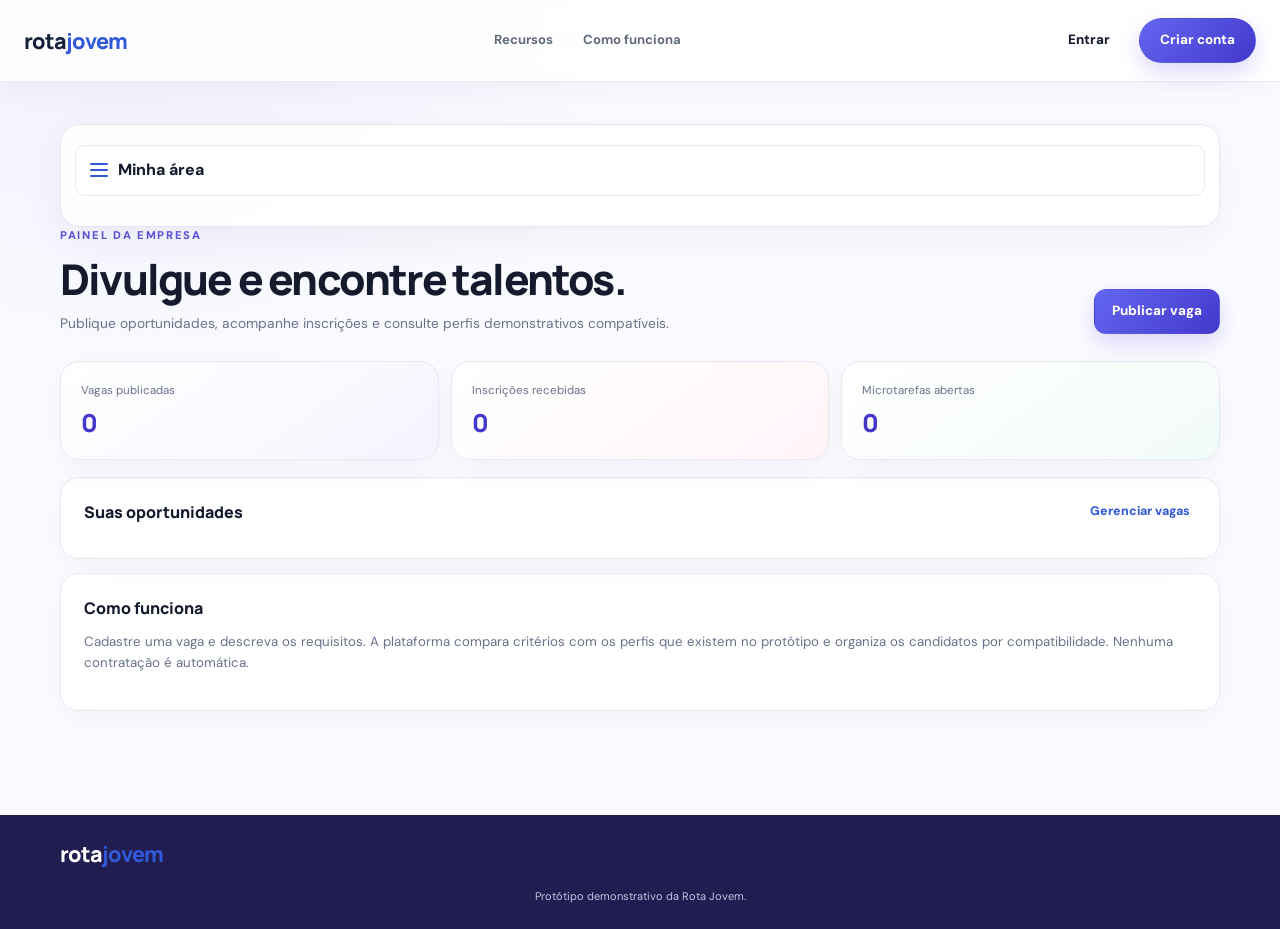
==== empresa.html @ 95242f40 "3- mudando o layout da página e deixando mais atrativa" ====
<!doctype html>
<html lang="pt-BR">

<head>
  <meta charset="utf-8">
  <meta name="viewport" content="width=device-width,initial-scale=1">
  <meta name="theme-color" content="#2457d6">
  <title>Rota Jovem | Área do empresa</title>
  <link rel="stylesheet" href="style.css">
  <script src="app.js" defer></script>
<style>body[data-account-page="company"] #view-home, body[data-account-page="company"] #view-student {display:none!important} body[data-account-page="company"] #view-company {display:block!important} body[data-account-page="company"] #mainNav a[href="#inicio"] {display:none}</style></head>

<body data-account-page="company">
  <header class="topbar">
    <a class="brand" href="#inicio" aria-label="Rota Jovem, início"><span>rota<strong>jovem</strong></span></a>
    <button class="mobile-menu" id="mobileMenu" aria-label="Abrir menu">Menu</button>
    <nav id="mainNav" class="main-nav">
      <a href="#inicio" data-view="home" id="homeNavLink">Início</a><a href="#recursos">Recursos</a><a href="#como-funciona">Como funciona</a>
    </nav>
    <div class="top-actions" id="topActions">
      <button class="btn btn-quiet" data-action="open-login">Entrar</button>
      <button class="btn btn-primary" data-action="open-register">Criar conta</button>
    </div>
  </header>

  <main>
    <section class="view active" id="view-home">
      <section class="hero hero-showcase shell" id="inicio">
        <div class="hero-copy">
          <p class="eyebrow"><span class="eyebrow-dot"></span> O futuro começa com uma oportunidade</p>
          <h1>Seu talento merece <em>um caminho.</em></h1>
          <p class="lead">Aprenda, descubra suas possibilidades e chegue mais perto do mundo do trabalho. A Rota Jovem conecta desenvolvimento e oportunidades em um só lugar.</p>
          <div class="button-row">
            <button class="btn btn-primary btn-lg" data-action="open-register" data-role="student">Quero começar <span aria-hidden="true">↗</span></button>
            <button class="btn btn-outline btn-lg" data-action="open-register" data-role="company">Sou empresa</button>
          </div>
          <p class="microcopy">Uma plataforma para dar os primeiros passos — e para abrir portas.</p>
        </div>
        <div class="showcase-art mountain-showcase" role="img" aria-label="Ilustração minimalista de uma montanha com uma bandeira no topo, representando novas oportunidades">
          <div class="art-orbit orbit-one"></div><div class="art-orbit orbit-two"></div>
          <div class="art-sun"></div>
          <div class="mountain-label mountain-label-top">NOVOS CAMINHOS <span>↗</span></div>
          <svg class="mountain-scene" viewBox="0 0 560 430" xmlns="http://www.w3.org/2000/svg" aria-hidden="true">
            <path d="M28 376 171 190l62 73 104-166 196 279H28Z" fill="#cbd7ff"/>
            <path d="m171 190 31 37-31-5-29 33 29-65Zm166-93 35 48-38-15-25 30 28-63Z" fill="#fff" opacity=".92"/>
            <path d="M88 377 244 164l52 69 55-83 143 227H88Z" fill="#7892ed"/>
            <path d="m244 164 52 69-46-17-26 33 20-85Zm107-14 42 59-42-18-23 25 23-66Z" fill="#eef2ff"/>
            <path d="m120 377 151-146 42 43 75-101 112 204H120Z" fill="#3458c9"/>
            <path d="m271 231 42 43-45-11-24 22 27-54Zm117-58 25 39-31-12-20 22 26-49Z" fill="#a9b9ff"/>
            <path d="M48 378h472" stroke="#263d91" stroke-width="8" stroke-linecap="round"/>
            <path d="M393 177V89" stroke="#283d91" stroke-width="6" stroke-linecap="round"/><path d="M395 91q43-22 76 0-34 28-76 12Z" fill="#f17eb2"/>
          </svg>
          <div class="mountain-caption"><span class="caption-mark">✦</span><div><b>Cada passo conta.</b><small>Aprenda · Explore · Conquiste</small></div></div>
        </div>
      </section>

      <section class="home-proof">
        <div class="shell proof-inner"><div><strong>01</strong><span>Descubra seus interesses</span></div><div><strong>02</strong><span>Desenvolva habilidades</span></div><div><strong>03</strong><span>Conecte-se a oportunidades</span></div></div>
      </section>

      <section class="home-highlights shell" id="recursos" aria-label="O que você encontra na Rota Jovem">
        <div class="section-heading centered">
          <p class="eyebrow">Muito além de encontrar uma vaga</p>
          <h2>Ferramentas para transformar <em>potencial em movimento.</em></h2>
          <p>Uma jornada completa para se preparar, experimentar e construir novas possibilidades.</p>
        </div>
        <div class="highlight-grid">
          <article class="highlight-card highlight-blue"><span class="highlight-icon">⌕</span><span class="card-index">01 / DESCOBRIR</span><h3>Encontre sua direção</h3><p>Explore áreas profissionais, entenda seus interesses e descubra caminhos que combinam com você.</p><span class="highlight-arrow">↗</span></article>
          <article class="highlight-card highlight-yellow"><span class="highlight-icon">✳</span><span class="card-index">02 / DESENVOLVER</span><h3>Aprenda no seu ritmo</h3><p>Acesse cursos, conteúdos, orientação profissional e recursos para fortalecer suas habilidades.</p><span class="highlight-arrow">↗</span></article>
          <article class="highlight-card highlight-pink"><span class="highlight-icon">◎</span><span class="card-index">03 / CONECTAR</span><h3>Chegue a novas oportunidades</h3><p>Conheça vagas, experiências e empresas que podem fazer parte do início da sua trajetória.</p><span class="highlight-arrow">↗</span></article>
        </div>
      </section>

      <section class="home-audience">
        <div class="shell audience-showcase">
          <div class="audience-intro"><p class="eyebrow">Duas jornadas. Um mesmo propósito.</p><h2>Oportunidade boa é aquela que <em>faz todo mundo crescer.</em></h2><p>A Rota Jovem aproxima quem está construindo o futuro profissional de quem pode abrir portas para ele.</p></div>
          <article class="audience-card student-audience"><div class="audience-symbol">✳</div><p class="eyebrow">PARA ESTUDANTES</p><h3>Seu começo pode ir mais longe.</h3><p>Organize sua jornada, desenvolva competências, prepare seu currículo e explore oportunidades.</p><button class="text-link" data-action="open-register" data-role="student">Conhecer a área do estudante <span>↗</span></button></article>
          <article class="audience-card company-audience"><div class="audience-symbol">↗</div><p class="eyebrow">PARA EMPRESAS</p><h3>Descubra novos talentos.</h3><p>Divulgue oportunidades, publique experiências e encontre jovens com vontade de aprender e crescer.</p><button class="text-link" data-action="open-register" data-role="company">Conhecer a área da empresa <span>↗</span></button></article>
        </div>
      </section>

      <section class="home-how shell" id="como-funciona"><div class="how-copy"><p class="eyebrow">Simples assim</p><h2>Uma rota com espaço para <em>o seu próximo passo.</em></h2><p>Comece criando seu acesso. Depois, explore os recursos que fazem sentido para sua jornada.</p><button class="btn btn-primary btn-lg" data-action="open-register">Fazer parte da Rota Jovem <span>↗</span></button></div>
        <div class="how-steps"><article><b>01</b><div><h3>Crie sua conta</h3><p>Escolha seu perfil e faça seu cadastro.</p></div><span>✦</span></article><article><b>02</b><div><h3>Explore as possibilidades</h3><p>Conheça os recursos disponíveis para sua jornada.</p></div><span>⌕</span></article><article><b>03</b><div><h3>Dê o próximo passo</h3><p>Aprenda, conecte-se e transforme planos em ação.</p></div><span>↗</span></article></div>
      </section>

      <section class="testimonials shell" aria-label="Avaliações da Rota Jovem">
        <div class="testimonials-heading">
          <p class="eyebrow">Gente que acredita em novas possibilidades</p>
          <h2>Uma boa oportunidade pode mudar <em>o começo de uma história.</em></h2>
          <p class="testimonial-intro">Veja como estudantes e empresas enxergam a proposta da Rota Jovem.</p>
          <div class="testimonial-tabs" role="tablist" aria-label="Tipo de avaliação">
            <button class="testimonial-tab active" type="button" data-testimonial-type="student" role="tab" aria-selected="true">Estudantes</button>
            <button class="testimonial-tab" type="button" data-testimonial-type="company" role="tab" aria-selected="false">Empresas</button>
          </div>
        </div>
        <div class="testimonial-carousel">
          <button class="testimonial-arrow" id="testimonialPrev" type="button" aria-label="Avaliação anterior">‹</button>
          <article class="testimonial-card">
            <div class="testimonial-stars" aria-label="5 de 5 estrelas">★★★★★</div>
            <blockquote id="testimonialQuote">“A plataforma me ajudou a organizar os próximos passos e enxergar possibilidades que eu ainda não conhecia.”</blockquote>
            <p class="testimonial-author" id="testimonialAuthor">Estudante participante</p>
            <span class="testimonial-note">Depoimento ilustrativo do protótipo escolar</span>
          </article>
          <button class="testimonial-arrow" id="testimonialNext" type="button" aria-label="Próxima avaliação">›</button>
        </div>
        <div class="testimonial-dots" aria-label="Selecionar avaliação">
          <button class="active" type="button" data-testimonial-index="0" aria-label="Avaliação 1"></button>
          <button type="button" data-testimonial-index="1" aria-label="Avaliação 2"></button>
          <button type="button" data-testimonial-index="2" aria-label="Avaliação 3"></button>
        </div>
      </section>
      <section class="home-final-cta"><div class="shell final-cta-inner"><div><p class="eyebrow">Seu futuro não precisa esperar</p><h2>Vamos descobrir até onde sua rota pode chegar?</h2><p>Crie sua conta e comece a explorar.</p></div><button class="btn btn-dark btn-lg" data-action="open-register">Começar agora <span>↗</span></button></div></section>
    </section>

    <section class="view shell dashboard" id="view-student">
      <aside class="side-nav">
        <button class="area-menu-toggle" type="button" aria-expanded="false" aria-controls="studentMenuLinks"><span
            class="hamburger-lines" aria-hidden="true"><i></i><i></i><i></i></span> Minha área</button>
        <div class="area-menu-links" id="studentMenuLinks">
          <p class="eyebrow">Área do estudante</p>
          <h2 id="studentGreeting">Sua jornada</h2>
          <button class="side-link active" data-panel="student-overview">Visão geral</button>
          <button class="side-link" data-panel="career">Orientação profissional</button>
          <button class="side-link" data-panel="learning">Cursos e certificados</button>
          <button class="side-link" data-panel="resume">Meu currículo</button>
          <button class="side-link" data-panel="student-jobs">Encontrar vagas</button>
          <button class="side-link" data-panel="tasks">Microtarefas</button>
          <button class="side-link" data-panel="ranking">Ranking e reconhecimento</button>
          <button class="side-link" data-panel="profile">Meu perfil</button>
        </div>
      </aside>
      <div class="dashboard-main">
        <section class="panel active" id="panel-student-overview">
          <div class="panel-heading">
            <div>
              <p class="eyebrow">Seu espaço</p>
              <h1>Continue de onde parou.</h1>
              <p>Organize seu desenvolvimento e acompanhe seus próximos passos.</p>
            </div>
          </div>
          <section class="content-card mountain-route">
            <div class="route-intro">
              <div>
                <p class="eyebrow">Sua trilha</p>
                <h2>Um passo de cada vez.</h2>
                <p>Avance pela montanha no seu ritmo. Cada etapa abre um novo caminho.</p>
              </div><span class="route-mark">ROTA<br>JOVEM</span>
            </div>
            <div class="route-path" id="routePath"><button class="route-stop" data-panel-link="career"><span
                  class="route-number">1</span><strong>Descobrir</strong><small>Orientação profissional</small><i
                  id="routeStatus1">Ponto de partida</i></button><span class="route-connector"></span><button
                class="route-stop" data-panel-link="learning"><span
                  class="route-number">2</span><strong>Preparar</strong><small>Capacitação e cursos</small><i
                  id="routeStatus2">Próxima etapa</i></button><span class="route-connector"></span><button
                class="route-stop" data-panel-link="tasks"><span
                  class="route-number">3</span><strong>Praticar</strong><small>Atividades e experiências</small><i
                  id="routeStatus3">Em seguida</i></button><span class="route-connector"></span><button
                class="route-stop" data-panel-link="resume"><span class="route-number">4</span><strong>Se
                  apresentar</strong><small>Currículo e perfil</small><i id="routeStatus4">Em seguida</i></button><span
                class="route-connector"></span><button class="route-stop" data-panel-link="student-jobs"><span
                  class="route-number">5</span><strong>Chegar ao topo</strong><small>Vagas e entrevistas</small><i
                  id="routeStatus5">Objetivo da jornada</i></button></div>
            <div class="route-bottom"><span id="routeProgressText">0 de 5 etapas iniciadas</span>
              <div class="route-progress"><span id="routeProgressBar"></span></div><button class="btn btn-primary"
                data-panel-link="career">Continuar trilha</button>
            </div>
          </section>
          <div class="stats-grid">
            <article><span>Etapas concluídas</span><b id="statSteps">0 de 4</b></article>
            <article><span>Cursos concluídos</span><b id="statCourses">0</b></article>
            <article><span>Certificados enviados</span><b id="statCertificates">0</b></article>
          </div>
          <div class="content-grid">
            <article class="content-card">
              <div class="card-head">
                <h3>Próximos passos</h3><span class="pill">Seu progresso</span>
              </div>
              <div id="nextSteps" class="check-list"></div>
            </article>
            <article class="content-card">
              <div class="card-head">
                <h3>Recomendação para você</h3>
              </div>
              <div id="studentRecommendation"></div><button class="btn btn-outline full"
                data-panel-link="career">Explorar orientação profissional</button>
            </article>
          </div>
          <div class="content-card">
            <div class="card-head">
              <h3>Oportunidades recentes</h3><button class="text-button" data-panel-link="student-jobs">Ver
                todas</button>
            </div>
            <div id="studentRecentJobs" class="compact-list"></div>
          </div>
        </section>

        <section class="panel" id="panel-career">
          <div class="panel-heading">
            <div>
              <p class="eyebrow">Orientação profissional</p>
              <h1>Descubra caminhos possíveis.</h1>
              <p>O questionário abaixo é uma orientação inicial baseada em interesses, não um diagnóstico nem uma
                decisão definitiva.</p>
            </div>
          </div>
          <div class="content-card career-start" id="careerStart">
            <h3>Você já tem uma área em mente?</h3>
            <p>Escolha uma opção para personalizar as próximas informações.</p>
            <div class="button-row"><button class="btn btn-primary" id="careerUndecided">Ainda estou
                descobrindo</button><button class="btn btn-outline" id="careerDefined">Já tenho uma área</button></div>
          </div>
          <form class="content-card form-stack" id="careerQuiz" hidden>
            <h3>Questionário de interesses</h3>
            <p>Marque a opção que mais combina com você em cada pergunta.</p>
            <div id="quizQuestions"></div>
            <button class="btn btn-primary" type="submit">Ver minhas áreas sugeridas</button>
          </form>
          <form class="content-card form-stack" id="careerKnown" hidden>
            <h3>Explore uma área específica</h3><label for="knownCareer">Área ou carreira de interesse</label><input
              id="knownCareer" class="field" placeholder="Ex.: tecnologia, administração, saúde" required>
            <button class="btn btn-primary" type="submit">Explorar possibilidades</button>
          </form>
          <div id="careerResults" class="content-card" hidden></div>
          <div class="content-card">
            <div class="card-head">
              <h3>Áreas para explorar</h3>
            </div>
            <div id="careerCatalog" class="career-grid"></div>
          </div>
        </section>

        <section class="panel" id="panel-learning">
          <div class="panel-heading">
            <div>
              <p class="eyebrow">Capacitação</p>
              <h1>Aprenda algo novo.</h1>
              <p>Conteúdos introdutórios e indicações de cursos gratuitos para desenvolver competências.</p>
            </div>
          </div>
          <div id="courseGrid" class="course-grid"></div>
          <div class="content-card form-stack">
            <h3>Enviar certificado</h3>
            <p>Depois de concluir um curso, registre o certificado no seu perfil. O protótipo guarda o nome do arquivo e
              os dados informados neste navegador; o documento não é enviado a um servidor.</p>
            <form id="certificateForm"><label for="certificateCourse">Curso concluído</label><select class="field"
                id="certificateCourse" required></select><label for="certificateFile">Arquivo do certificado (PDF ou
                imagem)</label><input class="field" id="certificateFile" type="file" accept=".pdf,.png,.jpg,.jpeg"
                required><button class="btn btn-primary" type="submit">Registrar certificado</button></form>
            <div id="certificateList" class="compact-list"></div>
          </div>
        </section>

        <section class="panel" id="panel-resume">
          <div class="panel-heading">
            <div>
              <p class="eyebrow">Currículo</p>
              <h1>Apresente suas habilidades.</h1>
              <p>Preencha os dados e gere uma versão simples para revisar, imprimir ou salvar em PDF.</p>
            </div>
          </div>
          <form id="resumeForm" class="content-card form-grid">
            <label>Nome para o currículo<input class="field" name="fullName" required></label><label>E-mail de
              contato<input class="field" name="email" type="email" required></label>
            <label>Cidade / região<input class="field" name="location"
                placeholder="Ex.: Campinas, SP"></label><label>Escolaridade<input class="field" name="education"
                placeholder="Ex.: 2º ano do ensino médio"></label>
            <label>Área de interesse<input class="field" name="interests"
                placeholder="Ex.: administração, tecnologia"></label><label>Habilidades<input class="field"
                name="skills" placeholder="Separe por vírgulas"></label>
            <label class="wide">Objetivo profissional<textarea class="field" name="objective" rows="3"
                placeholder="Uma breve apresentação profissional"></textarea></label>
            <label class="wide">Cursos e certificados<textarea class="field" name="courses" rows="3"
                placeholder="Cursos concluídos, certificados e projetos"></textarea></label>
            <div class="wide button-row"><button class="btn btn-primary" type="submit">Atualizar
                currículo</button><button class="btn btn-outline" type="button" id="printResume">Imprimir / salvar em
                PDF</button></div>
          </form>
          <div id="resumePreview" class="resume-preview"></div>
        </section>

        <section class="panel" id="panel-student-jobs">
          <div class="panel-heading">
            <div>
              <p class="eyebrow">Vagas</p>
              <h1>Encontre uma oportunidade.</h1>
              <p>Filtre as vagas cadastradas neste protótipo por localidade, área, habilidades ou empresa.</p>
            </div>
          </div>
          <form id="jobFilter" class="content-card filter-grid">
            <label>Localidade<input class="field" name="location" placeholder="Cidade ou remoto"></label><label>Área de
              interesse<input class="field" name="area" placeholder="Ex.: tecnologia"></label><label>Habilidades
              exigidas<input class="field" name="skills" placeholder="Ex.: comunicação"></label><label>Empresa
              desejada<input class="field" name="company" placeholder="Nome da empresa"></label>
            <label class="wide">Certificados exigidos<input class="field" name="certificate"
                placeholder="Opcional"></label>
            <div class="wide button-row"><button class="btn btn-primary" type="submit">Filtrar
                oportunidades</button><button class="btn btn-outline" type="reset">Limpar filtros</button></div>
          </form>
          <div id="jobResults" class="job-grid"></div>
        </section>

        <section class="panel" id="panel-tasks">
          <div class="panel-heading">
            <div>
              <p class="eyebrow">Microtarefas</p>
              <h1>Atividades de curta duração.</h1>
              <p>Esta área é demonstrativa. No projeto, tarefas remuneradas ficam restritas a pessoas com 18 anos ou
                mais.</p>
            </div>
          </div>
          <div id="taskAgeNotice" class="notice" hidden></div>
          <div id="taskStudentArea">
            <div class="content-card">
              <h3>Dados de recebimento</h3>
              <p>Por segurança, este protótipo não solicita nem armazena dados bancários reais. Uma versão de produção
                exigiria provedor de pagamentos e controles de segurança apropriados.</p>
              <p class="muted">Cadastro de recebimento: não disponível nesta demonstração.</p>
            </div>
            <div id="taskList" class="task-grid"></div>
          </div>
        </section>

        <section class="panel" id="panel-ranking">
          <div class="panel-heading">
            <div>
              <p class="eyebrow">Reconhecimento</p>
              <h1>Seu progresso conta.</h1>
              <p>Uma proposta de ranking por participação em cursos e atividades concluídas, com ligas e possíveis
                recompensas educativas.</p>
            </div>
          </div>
          <div class="content-card league-card">
            <p class="eyebrow">Sua liga demonstrativa</p>
            <h2 id="leagueName">Bronze</h2>
            <p id="leagueDescription">Conclua cursos e atividades para acumular pontos de demonstração.</p>
            <div class="progress-track"><span id="leagueProgress"></span></div>
            <p id="pointsText">0 pontos</p>
          </div>
          <div class="content-card">
            <h3>Como poderia funcionar</h3>
            <p>Os pontos representam participação no protótipo. Vouchers, visitas a empresas e outras recompensas são
              ideias para uma etapa futura; não há prêmios reais disponíveis nesta versão.</p>
          </div>
          <div class="content-card">
            <div class="card-head">
              <h3>Ranking local</h3><span class="pill">Dados demonstrativos</span>
            </div>
            <div id="rankingList" class="ranking-list"></div>
          </div>
        </section>

        <section class="panel" id="panel-profile">
          <div class="panel-heading">
            <div>
              <p class="eyebrow">Conta</p>
              <h1>Seu perfil.</h1>
              <p>Revise os dados básicos usados para personalizar a experiência.</p>
            </div>
          </div>
          <form id="studentProfileForm" class="content-card form-stack"><label>Nome<input class="field" name="name"
                required></label><label>E-mail<input class="field" name="email" type="email"
                required></label><label>Idade<input class="field" name="age" type="number" min="14" max="20"
                required></label><label>Escolaridade<select class="field" name="education" required>
                <option value="">Selecione</option>
                <option>Ensino médio — 1º ano</option>
                <option>Ensino médio — 2º ano</option>
                <option>Ensino médio — 3º ano</option>
                <option>Ensino técnico integrado</option>
                <option>Ensino médio concluído</option>
              </select></label><button class="btn btn-primary" type="submit">Salvar perfil</button></form>
        </section>
      </div>
    </section>

    <section class="view shell dashboard" id="view-company">
      <aside class="side-nav">
        <button class="area-menu-toggle" type="button" aria-expanded="false" aria-controls="companyMenuLinks"><span
            class="hamburger-lines" aria-hidden="true"><i></i><i></i><i></i></span> Minha área</button>
        <div class="area-menu-links" id="companyMenuLinks">
          <p class="eyebrow">Área da empresa</p>
          <h2 id="companyGreeting">Painel da empresa</h2>
          <button class="side-link active" data-panel="company-overview">Visão geral</button>
          <button class="side-link" data-panel="company-vacancies">Vagas de emprego</button>
          <button class="side-link" data-panel="company-tasks">Microtarefas</button>
          <button class="side-link" data-panel="company-candidates">Candidatos compatíveis</button>
          <button class="side-link" data-panel="company-plan">Planos e divulgação</button>
          <button class="side-link" data-panel="company-profile">Perfil da empresa</button>
        </div>
      </aside>
      <div class="dashboard-main">
        <section class="panel active" id="panel-company-overview">
          <div class="panel-heading">
            <div>
              <p class="eyebrow">Painel da empresa</p>
              <h1>Divulgue e encontre talentos.</h1>
              <p>Publique oportunidades, acompanhe inscrições e consulte perfis demonstrativos compatíveis.</p>
            </div><button class="btn btn-primary" data-panel-link="company-vacancies">Publicar vaga</button>
          </div>
          <div class="stats-grid">
            <article><span>Vagas publicadas</span><b id="companyStatJobs">0</b></article>
            <article><span>Inscrições recebidas</span><b id="companyStatApps">0</b></article>
            <article><span>Microtarefas abertas</span><b id="companyStatTasks">0</b></article>
          </div>
          <div class="content-card">
            <div class="card-head">
              <h3>Suas oportunidades</h3><button class="text-button" data-panel-link="company-vacancies">Gerenciar
                vagas</button>
            </div>
            <div id="companyRecentJobs" class="compact-list"></div>
          </div>
          <div class="content-card">
            <h3>Como funciona</h3>
            <p>Cadastre uma vaga e descreva os requisitos. A plataforma compara critérios com os perfis que existem no
              protótipo e organiza os candidatos por compatibilidade. Nenhuma contratação é automática.</p>
          </div>
        </section>
        <section class="panel" id="panel-company-vacancies">
          <div class="panel-heading">
            <div>
              <p class="eyebrow">Publicação</p>
              <h1>Gerencie suas vagas.</h1>
              <p>Cadastre oportunidades de Jovem Aprendiz e vagas de início de carreira.</p>
            </div>
          </div>
          <form id="vacancyForm" class="content-card form-grid">
            <label class="wide">Título da vaga<input class="field" name="title" required
                placeholder="Ex.: Jovem Aprendiz — Administrativo"></label>
            <label>Área<input class="field" name="area" required
                placeholder="Ex.: administração"></label><label>Localidade<input class="field" name="location" required
                placeholder="Cidade, estado ou remoto"></label>
            <label>Modalidade<select class="field" name="workMode">
                <option>Presencial</option>
                <option>Híbrido</option>
                <option>Remoto</option>
              </select></label><label>Tipo de oportunidade<select class="field" name="type">
                <option>Jovem Aprendiz</option>
                <option>Estágio</option>
                <option>Entrada no mercado</option>
              </select></label>
            <label class="wide">Habilidades desejadas<input class="field" name="skills"
                placeholder="Separe por vírgulas"></label><label class="wide">Certificados ou requisitos<input
                class="field" name="certificates" placeholder="Opcional"></label>
            <label class="wide">Descrição<textarea class="field" name="description" rows="3" required
                placeholder="Responsabilidades e requisitos principais"></textarea></label>
            <label>Faixa etária mínima<input class="field" name="minAge" type="number" min="14" max="99"
                value="14"></label><label>Faixa etária máxima<input class="field" name="maxAge" type="number" min="14"
                max="99" value="20"></label>
            <div class="wide"><button class="btn btn-primary" type="submit">Publicar vaga</button></div>
          </form>
          <div class="content-card">
            <div class="card-head">
              <h3>Vagas cadastradas</h3>
            </div>
            <div id="companyVacancyList" class="compact-list"></div>
          </div>
        </section>
        <section class="panel" id="panel-company-tasks">
          <div class="panel-heading">
            <div>
              <p class="eyebrow">Atividades</p>
              <h1>Publique microtarefas.</h1>
              <p>Esta funcionalidade é um protótipo e deve ser revisada juridicamente antes de uso real.</p>
            </div>
          </div>
          <form id="taskForm" class="content-card form-grid">
            <label class="wide">Título da tarefa<input class="field" name="title" required
                placeholder="Ex.: Organizar uma planilha de demonstração"></label><label>Categoria<input class="field"
                name="area" required placeholder="Ex.: dados"></label><label>Prazo em dias<input class="field"
                name="deadline" type="number" min="1" max="90" value="7" required></label>
            <label>Valor demonstrativo (R$)<input class="field" name="payment" type="number" min="0" step="0.01"
                required placeholder="0,00"></label><label>Certificado obrigatório<input class="field"
                name="certificate" placeholder="Nenhum, se não houver"></label>
            <label class="wide">Descrição e entrega esperada<textarea class="field" name="description" rows="3"
                required></textarea></label>
            <div class="wide"><button class="btn btn-primary" type="submit">Publicar microtarefa</button></div>
          </form>
          <div class="content-card">
            <h3>Microtarefas publicadas</h3>
            <div id="companyTaskList" class="compact-list"></div>
          </div>
        </section>
        <section class="panel" id="panel-company-candidates">
          <div class="panel-heading">
            <div>
              <p class="eyebrow">Seleção</p>
              <h1>Perfis por compatibilidade.</h1>
              <p>Veja candidatos demonstrativos e compare requisitos. Os perfis de exemplo não representam pessoas
                reais.</p>
            </div>
          </div>
          <div class="content-card">
            <h3>Selecione uma vaga</h3><select class="field" id="candidateVacancySelect"></select>
            <div id="candidateResults" class="candidate-list"></div>
          </div>
          <div class="content-card">
            <h3>Modelo de acesso</h3>
            <p>A navegação e uma prévia limitada de perfis são gratuitas no conceito freemium. O acesso a uma base
              ampliada e serviços de divulgação aparecem como opções de plano, sem cobrança real implementada.</p>
            <button class="btn btn-outline" data-panel-link="company-plan">Ver planos demonstrativos</button>
          </div>
        </section>
        <section class="panel" id="panel-company-plan">
          <div class="panel-heading">
            <div>
              <p class="eyebrow">Modelo freemium</p>
              <h1>Escolha como divulgar.</h1>
              <p>Valores abaixo são apenas exemplos para discutir o modelo comercial; não há pagamentos habilitados.</p>
            </div>
          </div>
          <div class="plan-grid">
            <article class="plan-card">
              <p class="eyebrow">Gratuito</p>
              <h2>R$ 0</h2>
              <p>Para conhecer a plataforma.</p>
              <ul>
                <li>Publicação de vagas no protótipo</li>
                <li>Prévia limitada de perfis fictícios</li>
                <li>Filtros básicos</li>
              </ul><span class="pill">Plano demonstrativo</span>
            </article>
            <article class="plan-card featured">
              <p class="eyebrow">Seleção ampliada</p>
              <h2>R$ 99 <small>/ exemplo</small></h2>
              <p>Para explorar uma base maior.</p>
              <ul>
                <li>Lista ampliada de perfis compatíveis</li>
                <li>Organização por requisitos</li>
                <li>Relatório demonstrativo de compatibilidade</li>
              </ul><span class="pill">Preço ilustrativo</span>
            </article>
            <article class="plan-card">
              <p class="eyebrow">Divulgação</p>
              <h2>Personalizado</h2>
              <p>Para ampliar o alcance da vaga.</p>
              <ul>
                <li>Divulgação em canais parceiros, se formalizados</li>
                <li>Publicações e campanhas</li>
                <li>Acompanhamento de resultados</li>
              </ul><span class="pill">Serviço futuro</span>
            </article>
          </div>
          <div class="content-card">
            <h3>Importante sobre a proposta</h3>
            <p>A divulgação em escolas, redes sociais e instituições depende de parcerias reais e autorização. O
              protótipo não afirma ter essas parcerias. Antes de vender acesso a currículos, será necessário definir
              consentimento, privacidade, critérios de seleção, retenção de dados e termos de serviço.</p>
          </div>
        </section>
        <section class="panel" id="panel-company-profile">
          <div class="panel-heading">
            <div>
              <p class="eyebrow">Conta empresarial</p>
              <h1>Dados da empresa.</h1>
            </div>
          </div>
        </section>
      </div>
    </section>


  </main>

  <footer class="footer">
    <div class="shell footer-inner"><a class="brand" href="#inicio"><span>rota<strong>jovem</strong></span></a><small>Protótipo demonstrativo da Rota
        Jovem.</small></div>
  </footer>

  <div class="modal-backdrop auth-backdrop" id="authModal" hidden>
    <section class="modal auth-modal" role="dialog" aria-modal="true" aria-labelledby="authTitle">
      <div class="auth-visual">
        <button class="auth-visual-close" id="closeModal" type="button" aria-label="Fechar">×</button>
        <div class="auth-visual-copy"><span class="auth-kicker">BEM-VINDO À ROTA JOVEM</span><h2>Seu próximo capítulo começa aqui.</h2><p>Conecte talentos, aprendizado e oportunidades em um só lugar.</p></div>
        <div class="auth-illustration" aria-hidden="true">
          <div class="auth-orbit auth-orbit-a"></div><div class="auth-orbit auth-orbit-b"></div>
          <div class="auth-paper-plane">➤</div>
          <div class="auth-phone"><span class="auth-avatar">●</span><i></i><i></i><b>SEU FUTURO</b></div>
          <div class="auth-person auth-person-one"><span></span><i></i></div><div class="auth-person auth-person-two"><span></span><i></i></div>
          <div class="auth-plant">✦</div>
        </div>
        <div class="auth-visual-foot"><span>✦</span> Descubra. Desenvolva. Conquiste.</div>
      </div>
      <div class="auth-content">
        <button class="auth-content-close" type="button" id="closeModalMobile" aria-label="Fechar">×</button>
        <a class="brand modal-brand" href="#inicio"><span>rota<strong>jovem</strong></span></a>
        <p class="eyebrow">Acesse a plataforma</p>
        <h2 id="authTitle">Crie sua conta</h2>
        <p id="authIntro" class="muted">Escolha seu perfil e preencha os dados.</p>
        <div class="auth-tabs"><button class="auth-tab active" type="button" data-auth-mode="register">Criar conta</button><button class="auth-tab" type="button" data-auth-mode="login">Entrar</button></div>
        <form id="authForm" class="form-stack">
          <fieldset class="role-choice">
            <legend>Tipo de conta</legend><label><input type="radio" name="role" value="student" checked> Estudante</label><label><input type="radio" name="role" value="company"> Empresa</label>
          </fieldset>
          <div id="authNameWrap"><label for="authName">Nome completo / empresa</label><input class="field" id="authName" name="name" required></div>
          <div id="authStudentFields"><label for="authCpf">CPF</label><input class="field" id="authCpf" name="cpf" inputmode="numeric" autocomplete="off" placeholder="000.000.000-00" maxlength="14"><label for="authAge">Idade (14 a 20 anos)</label><input class="field" id="authAge" name="age" type="number" min="14" max="20"><label for="authEducation">Escolaridade</label><select class="field" id="authEducation" name="education"><option value="">Selecione</option><option>Ensino médio — 1º ano</option><option>Ensino médio — 2º ano</option><option>Ensino médio — 3º ano</option><option>Ensino técnico integrado</option><option>Ensino médio concluído</option></select></div>
          <div id="authCompanyFields" hidden><label for="authCnpj">CNPJ</label><input class="field" id="authCnpj" name="cnpj" inputmode="numeric" placeholder="00.000.000/0000-00" maxlength="18"></div>
          <label for="authEmail">E-mail</label><input class="field" id="authEmail" name="email" type="email" autocomplete="email" required>
          <label for="authPassword">Senha</label><input class="field" id="authPassword" name="password" type="password" minlength="6" autocomplete="current-password" required>
          <button class="btn btn-primary btn-lg full" id="authSubmit" type="submit">Criar conta demonstrativa</button>
          <p class="fine-print">Use somente dados fictícios. Esta demonstração guarda dados no navegador e não possui segurança de autenticação de um serviço real.</p>
        </form>
      </div>
    </section>
  </div>
  <div class="modal-backdrop" id="jobInfoModal" hidden>
    <section class="modal job-info-modal" role="dialog" aria-modal="true" aria-labelledby="jobInfoTitle"><button
        class="modal-close" id="closeJobInfo" aria-label="Fechar">Fechar</button>
      <p class="eyebrow" id="jobInfoCompany">Empresa</p>
      <h2 id="jobInfoTitle">Detalhes da vaga</h2>
      <div id="jobInfoBody"></div><button class="btn btn-primary btn-lg full" id="jobInfoInterest">Tenho
        interesse</button>
    </section>
  </div>
  <div class="toast" id="toast" role="status" aria-live="polite"></div>
</body>

</html>
---- style.css ----
@import url('https://fonts.googleapis.com/css2?family=DM+Sans:wght@400;500;600;700&family=Manrope:wght@400;500;600;700;800&display=swap');

:root {
    --blue: #2457d6;
    --blue-dark: #173b96;
    --blue-pale: #edf2ff;
    --yellow: #ffd84d;
    --pink: #f58ab5;
    --pink-pale: #fff0f6;
    --ink: #171923;
    --muted: #697184;
    --line: #e5e8ef;
    --paper: #fff;
    --wash: #f7f8fb;
    --green: #21784c;
    --radius: 16px
}

* {
    box-sizing: border-box
}

html {
    scroll-behavior: smooth;
    scroll-padding-top: 88px
}

body {
    margin: 0;
    font-family: 'DM Sans', sans-serif;
    color: var(--ink);
    background: #fff;
    line-height: 1.55
}

button,
input,
textarea,
select {
    font: inherit
}

button {
    cursor: pointer
}

a {
    color: inherit;
    text-decoration: none
}

button:focus-visible,
a:focus-visible,
input:focus-visible,
select:focus-visible,
textarea:focus-visible {
    outline: 3px solid #2457d655;
    outline-offset: 2px
}

.shell {
    width: min(1160px, calc(100% - 40px));
    margin-inline: auto
}

.topbar {
    height: 78px;
    width: min(1240px, calc(100% - 40px));
    margin: auto;
    display: flex;
    align-items: center;
    justify-content: space-between;
    gap: 24px;
    border-bottom: 1px solid #f0f1f5
}

.brand {
    display: inline-flex;
    align-items: center;
    gap: 9px;
    font: 800 1.18rem Manrope, sans-serif;
    letter-spacing: -.7px;
    white-space: nowrap
}

.brand strong {
    color: var(--pink);
    font-weight: 800
}

.brand-mark {
    display: grid;
    place-items: center;
    width: 34px;
    height: 34px;
    border-radius: 10px 10px 10px 4px;
    background: var(--blue);
    color: white
}

.main-nav {
    display: flex;
    gap: 25px
}

.main-nav a {
    font-size: .85rem;
    font-weight: 700;
    color: #626b7c
}

.main-nav a:hover {
    color: var(--blue)
}

.top-actions {
    display: flex;
    gap: 8px
}

.btn {
    display: inline-flex;
    align-items: center;
    justify-content: center;
    gap: 8px;
    padding: 10px 15px;
    border: 1px solid transparent;
    border-radius: 9px;
    font-size: .84rem;
    font-weight: 800;
    transition: transform .18s, background .18s, border-color .18s
}

.btn:hover {
    transform: translateY(-1px)
}

.btn-primary {
    background: var(--blue);
    color: #fff;
    box-shadow: 0 6px 15px #2457d61c
}

.btn-primary:hover {
    background: var(--blue-dark)
}

.btn-outline {
    border-color: #d8deea;
    background: #fff;
    color: var(--ink)
}

.btn-outline:hover {
    border-color: var(--blue);
    color: var(--blue)
}

.btn-quiet {
    background: white;
    color: var(--ink)
}

.btn-dark {
    background: var(--ink);
    color: white
}

.btn-lg {
    padding: 13px 19px;
    font-size: .9rem
}

.full {
    width: 100%
}

.mobile-menu {
    display: none;
    border: 1px solid var(--line);
    background: white;
    padding: 8px 11px;
    border-radius: 8px;
    font-weight: 700
}

.hero {
    display: grid;
    grid-template-columns: 1.05fr .95fr;
    align-items: center;
    gap: 45px;
    padding-top: 66px;
    padding-bottom: 68px
}

.eyebrow {
    margin: 0 0 12px;
    color: var(--blue);
    font-size: .69rem;
    letter-spacing: 1.25px;
    text-transform: uppercase;
    font-weight: 800
}

.hero h1,
.panel-heading h1 {
    font: 800 clamp(2.7rem, 4.7vw, 4.15rem)/1.1 Manrope, sans-serif;
    letter-spacing: -2px;
    margin: 0;
    max-width: 650px
}

.hero h1 em,
.section-heading h2 em {
    font-style: normal;
    color: var(--blue)
}

.lead {
    font-size: 1rem;
    color: var(--muted);
    max-width: 560px;
    margin: 20px 0 24px
}

.button-row {
    display: flex;
    align-items: center;
    gap: 10px;
    flex-wrap: wrap
}

.microcopy {
    margin: 19px 0 0;
    color: #858c9b;
    font-size: .75rem
}

.hero-visual {
    height: 370px;
    border-radius: 25px;
    background: linear-gradient(135deg, #f0f4ff, #fff1f6);
    position: relative;
    overflow: hidden;
    display: grid;
    place-items: center
}

.hero-disc {
    position: absolute;
    width: 285px;
    height: 285px;
    border-radius: 50%;
    background: #dce6ff;
    right: 10%;
    top: 35px
}

.hero-card {
    position: relative;
    z-index: 1;
    width: min(300px, 78%);
    padding: 24px;
    background: #fff;
    border: 1px solid #fff;
    border-radius: 17px;
    box-shadow: 0 24px 55px #263d7518;
    transform: rotate(-2deg)
}

.mini-label {
    font-size: .65rem;
    font-weight: 800;
    letter-spacing: 1.4px;
    color: var(--blue)
}

.visual-line {
    height: 7px;
    border-radius: 8px;
    background: #e9ecf3;
    margin-top: 13px
}

.visual-line.short {
    width: 60%;
    margin-bottom: 17px
}

.visual-step {
    display: flex;
    align-items: center;
    gap: 11px;
    border-top: 1px solid var(--line);
    padding: 12px 0
}

.visual-step>span {
    display: grid;
    place-items: center;
    width: 34px;
    height: 34px;
    border-radius: 9px;
    background: var(--blue-pale);
    font-size: .7rem;
    font-weight: 800;
    color: var(--blue)
}

.visual-step:nth-of-type(4)>span {
    background: #fff6ce;
    color: #876700
}

.visual-step b,
.visual-step small {
    display: block
}

.visual-step b {
    font-size: .8rem
}

.visual-step small {
    font-size: .68rem;
    color: var(--muted)
}

.visual-tag {
    position: absolute;
    z-index: 2;
    padding: 9px 14px;
    border: 1.5px solid var(--ink);
    border-radius: 8px;
    font-size: .75rem;
    font-weight: 800;
    box-shadow: 3px 3px 0 var(--ink)
}

.tag-yellow {
    right: 8%;
    top: 58px;
    background: var(--yellow);
    transform: rotate(6deg)
}

.tag-pink {
    left: 6%;
    bottom: 47px;
    background: var(--pink);
    transform: rotate(-6deg)
}

.feature-strip {
    display: flex;
    justify-content: center;
    gap: clamp(22px, 6vw, 90px);
    padding: 19px 20px;
    background: #fbfbfd;
    border-block: 1px solid var(--line);
    flex-wrap: wrap
}

.feature-strip div {
    display: flex;
    align-items: center;
    gap: 10px;
    font-size: .8rem;
    font-weight: 700
}

.feature-strip b {
    font-size: .68rem;
    color: var(--blue);
    background: var(--blue-pale);
    padding: 5px 7px;
    border-radius: 5px
}

.section {
    padding-top: 82px;
    padding-bottom: 82px
}

.section-heading {
    display: flex;
    align-items: flex-end;
    justify-content: space-between;
    gap: 25px;
    margin-bottom: 29px
}

.section-heading h2 {
    font: 800 clamp(1.9rem, 3vw, 2.65rem)/1.17 Manrope, sans-serif;
    letter-spacing: -1px;
    margin: 0
}

.section-heading>p {
    max-width: 330px;
    margin: 0;
    color: var(--muted);
    font-size: .88rem
}

.steps-grid {
    display: grid;
    grid-template-columns: repeat(4, 1fr);
    gap: 14px
}

.step-card {
    border: 1px solid var(--line);
    border-radius: 14px;
    padding: 22px 19px;
    min-height: 190px;
    position: relative;
    overflow: hidden
}

.step-card:after {
    content: "";
    height: 4px;
    position: absolute;
    bottom: 0;
    left: 0;
    right: 0;
    background: var(--blue)
}

.step-card:nth-child(2):after {
    background: var(--pink)
}

.step-card:nth-child(3):after {
    background: var(--yellow)
}

.step-card:nth-child(4):after {
    background: var(--blue)
}

.step-number {
    font-size: .7rem;
    font-weight: 800;
    color: var(--blue)
}

.step-card h3 {
    font: 800 1rem Manrope, sans-serif;
    margin: 22px 0 8px
}

.step-card p,
.audience-columns p:not(.eyebrow) {
    font-size: .82rem;
    color: var(--muted);
    margin: 0
}

.audience-band {
    background: linear-gradient(110deg, #fff0f6 0 50%, #f0f4ff 50%)
}

.audience-columns {
    display: grid;
    grid-template-columns: 1fr 1fr;
    gap: clamp(35px, 7vw, 90px);
    padding-top: 58px;
    padding-bottom: 58px
}

.audience-columns h2 {
    font: 800 clamp(1.65rem, 2.7vw, 2.3rem)/1.2 Manrope, sans-serif;
    letter-spacing: -.8px;
    margin: 0 0 14px;
    max-width: 480px
}

.audience-columns article p:not(.eyebrow) {
    max-width: 470px;
    margin-bottom: 20px
}

.job-grid {
    display: grid;
    grid-template-columns: repeat(3, 1fr);
    gap: 15px
}

.job-card {
    border: 1px solid var(--line);
    border-radius: 14px;
    padding: 20px;
    display: flex;
    flex-direction: column;
    min-width: 0
}

.job-card:hover {
    box-shadow: 0 14px 35px #1e305a0d
}

.job-company {
    font-size: .68rem;
    color: var(--muted);
    font-weight: 700;
    margin-bottom: 9px
}

.job-card h3 {
    font: 800 1rem/1.35 Manrope, sans-serif;
    margin: 0 0 7px
}

.job-meta {
    font-size: .75rem;
    color: var(--muted);
    margin: 0 0 12px
}

.tag-list {
    display: flex;
    gap: 6px;
    flex-wrap: wrap;
    margin: 0 0 17px
}

.tag {
    font-size: .65rem;
    background: var(--wash);
    padding: 5px 7px;
    border-radius: 5px;
    color: #525a6a
}

.job-card .btn {
    margin-top: auto
}

.disclaimer,
.muted {
    color: #858c9b;
    font-size: .74rem
}

.disclaimer {
    margin-top: 15px
}

.footer {
    border-top: 1px solid var(--line)
}

.footer-inner {
    padding: 24px 0;
    display: flex;
    align-items: center;
    gap: 20px;
    flex-wrap: wrap
}

.footer p {
    font-size: .78rem;
    color: var(--muted);
    margin: 0
}

.footer small {
    width: 100%;
    text-align: center;
    color: #858c9b;
    font-size: .69rem
}

.view {
    display: none
}

.view.active {
    display: block
}

.dashboard {
    display: grid;
    grid-template-columns: 230px minmax(0, 1fr);
    gap: 30px;
    padding-top: 36px;
    padding-bottom: 70px;
    min-height: 65vh
}

.side-nav {
    align-self: start;
    position: sticky;
    top: 18px;
    border: 1px solid var(--line);
    border-radius: 14px;
    padding: 18px 12px;
    background: white
}

.side-nav h2 {
    font: 800 1.1rem Manrope, sans-serif;
    margin: 0 8px 17px;
    overflow-wrap: anywhere
}

.side-nav .eyebrow {
    margin-left: 8px
}

.side-link {
    display: block;
    width: 100%;
    text-align: left;
    border: 0;
    background: transparent;
    border-radius: 8px;
    padding: 10px 9px;
    color: #5e6677;
    font-size: .8rem;
    font-weight: 700;
    margin: 2px 0
}

.side-link:hover,
.side-link.active {
    background: var(--blue-pale);
    color: var(--blue)
}

.dashboard-main {
    min-width: 0
}

.panel {
    display: none
}

.panel.active {
    display: block
}

.panel-heading {
    display: flex;
    align-items: flex-end;
    justify-content: space-between;
    gap: 20px;
    margin-bottom: 23px
}

.panel-heading h1 {
    font-size: clamp(1.9rem, 3.5vw, 2.65rem);
    letter-spacing: -1.1px
}

.panel-heading p:not(.eyebrow) {
    color: var(--muted);
    font-size: .86rem;
    margin: 10px 0 0;
    max-width: 650px
}

.stats-grid {
    display: grid;
    grid-template-columns: repeat(3, 1fr);
    gap: 12px;
    margin-bottom: 17px
}

.stats-grid article {
    padding: 17px;
    border: 1px solid var(--line);
    border-radius: 12px
}

.stats-grid span,
.stats-grid b {
    display: block
}

.stats-grid span {
    font-size: .72rem;
    color: var(--muted)
}

.stats-grid b {
    font: 800 1.55rem Manrope, sans-serif;
    margin-top: 6px
}

.content-grid {
    display: grid;
    grid-template-columns: 1fr 1fr;
    gap: 14px
}

.content-card {
    border: 1px solid var(--line);
    border-radius: 13px;
    padding: 20px;
    margin-bottom: 14px;
    min-width: 0
}

.content-card h3 {
    font: 800 1rem Manrope, sans-serif;
    margin: 0 0 10px
}

.content-card p {
    font-size: .83rem;
    color: var(--muted)
}

.card-head {
    display: flex;
    align-items: center;
    justify-content: space-between;
    gap: 12px;
    margin-bottom: 12px
}

.card-head h3 {
    margin: 0
}

.pill {
    display: inline-flex;
    padding: 5px 8px;
    border-radius: 5px;
    background: var(--blue-pale);
    color: var(--blue);
    font-size: .65rem;
    font-weight: 800
}

.text-button {
    border: 0;
    background: transparent;
    color: var(--blue);
    font-size: .78rem;
    font-weight: 800
}

.check-list {
    display: grid;
    gap: 11px
}

.check-item {
    display: flex;
    align-items: center;
    gap: 9px;
    font-size: .79rem
}

.check-mark {
    width: 18px;
    height: 18px;
    border: 1px solid #cdd3df;
    border-radius: 5px;
    display: grid;
    place-items: center;
    font-size: .65rem;
    color: var(--green);
    flex-shrink: 0
}

.check-mark.done {
    background: #e8f6ee;
    border-color: #b8e2c9
}

.recommendation-box {
    padding: 14px;
    border-radius: 10px;
    background: var(--blue-pale);
    margin-bottom: 13px
}

.recommendation-box h4 {
    margin: 0 0 6px;
    font-size: .88rem
}

.recommendation-box p {
    margin: 0;
    font-size: .78rem
}

.compact-list {
    display: grid;
    gap: 0
}

.compact-row {
    display: flex;
    align-items: flex-start;
    justify-content: space-between;
    gap: 15px;
    padding: 13px 0;
    border-bottom: 1px solid var(--line)
}

.compact-row:last-child {
    border-bottom: 0
}

.compact-row h4 {
    font-size: .83rem;
    margin: 0 0 3px
}

.compact-row p {
    font-size: .73rem;
    margin: 0;
    color: var(--muted)
}

.compact-row .row-actions {
    display: flex;
    gap: 6px;
    flex-wrap: wrap;
    justify-content: flex-end
}

.small-btn {
    border: 1px solid var(--line);
    background: #fff;
    border-radius: 7px;
    padding: 6px 9px;
    font-size: .7rem;
    font-weight: 800;
    color: var(--blue)
}

.small-btn.danger {
    color: #b42335
}

.empty-state {
    padding: 17px;
    border-radius: 9px;
    background: var(--wash);
    color: var(--muted);
    font-size: .8rem
}

.form-stack {
    display: grid;
    gap: 9px
}

.form-stack label,
.form-grid label,
.filter-grid label {
    display: grid;
    gap: 6px;
    font-size: .76rem;
    font-weight: 800
}

.field {
    width: 100%;
    padding: 10px 11px;
    border: 1px solid #d7dce6;
    border-radius: 8px;
    background: white;
    color: var(--ink);
    font-size: .82rem;
    outline: none
}

.field:focus {
    border-color: var(--blue);
    box-shadow: 0 0 0 3px #2457d618
}

.field::placeholder {
    color: #9ba1ae
}

.form-grid,
.filter-grid {
    display: grid;
    grid-template-columns: repeat(2, minmax(0, 1fr));
    gap: 14px
}

.filter-grid {
    grid-template-columns: repeat(4, minmax(0, 1fr))
}

.wide {
    grid-column: 1/-1
}

.form-grid .button-row {
    align-self: end
}

.career-start h3 {
    font-size: 1.1rem
}

.career-start p {
    margin: 0 0 17px
}

.career-start .button-row {
    margin-top: 15px
}

.career-grid {
    display: grid;
    grid-template-columns: repeat(2, 1fr);
    gap: 10px
}

.career-item {
    border: 1px solid var(--line);
    border-radius: 10px;
    padding: 13px
}

.career-item h4 {
    margin: 0 0 6px;
    font-size: .84rem
}

.career-item p {
    font-size: .75rem;
    margin: 0 0 8px
}

.career-item small {
    font-size: .68rem;
    color: var(--blue);
    font-weight: 700
}

.quiz-question {
    padding: 14px 0;
    border-bottom: 1px solid var(--line)
}

.quiz-question p {
    font-weight: 800;
    color: var(--ink);
    margin: 0 0 9px
}

.quiz-question label {
    display: flex;
    align-items: center;
    gap: 8px;
    margin: 7px 0;
    font-weight: 500;
    font-size: .8rem
}

.course-grid {
    display: grid;
    grid-template-columns: repeat(2, minmax(0, 1fr));
    gap: 12px;
    margin-bottom: 15px
}

.course-card {
    border: 1px solid var(--line);
    border-radius: 13px;
    padding: 17px;
    display: flex;
    flex-direction: column;
    gap: 10px
}

.course-card h3 {
    font: 800 .98rem Manrope, sans-serif;
    margin: 0
}

.course-card p {
    font-size: .77rem;
    color: var(--muted);
    margin: 0
}

.course-card .course-foot {
    display: flex;
    align-items: center;
    justify-content: space-between;
    gap: 10px;
    margin-top: auto
}

.course-card small {
    font-size: .68rem;
    color: var(--muted)
}

.course-card a {
    font-size: .75rem;
    color: var(--blue);
    font-weight: 800
}

.course-card .btn {
    align-self: flex-start
}

.certificate-entry {
    font-size: .78rem;
    padding: 10px 0;
    border-bottom: 1px solid var(--line)
}

.certificate-entry:last-child {
    border: 0
}

.resume-preview {
    border: 1px solid var(--line);
    border-radius: 13px;
    padding: 25px;
    margin-top: 15px
}

.resume-preview h2 {
    font: 800 1.5rem Manrope, sans-serif;
    margin: 0 0 3px
}

.resume-preview h3 {
    font: 800 .85rem Manrope, sans-serif;
    margin: 17px 0 5px;
    color: var(--blue)
}

.resume-preview p {
    font-size: .8rem;
    margin: 4px 0;
    white-space: pre-wrap
}

.task-grid {
    display: grid;
    grid-template-columns: repeat(2, minmax(0, 1fr));
    gap: 12px
}

.task-card {
    border: 1px solid var(--line);
    border-radius: 12px;
    padding: 17px
}

.task-card h3 {
    font-size: .95rem;
    margin: 0 0 7px
}

.task-card p {
    font-size: .77rem;
    color: var(--muted)
}

.notice {
    border: 1px solid #f0d98c;
    background: #fff9df;
    border-radius: 10px;
    padding: 14px;
    margin-bottom: 14px;
    font-size: .82rem
}

.league-card {
    background: linear-gradient(110deg, #fff6ce, #fff)
}

.league-card h2 {
    font: 800 2rem Manrope, sans-serif;
    margin: 0
}

.progress-track {
    height: 8px;
    border-radius: 8px;
    background: #e7e8ec;
    overflow: hidden;
    margin: 16px 0 7px
}

.progress-track span {
    display: block;
    height: 100%;
    width: 0;
    background: var(--blue);
    transition: width .2s
}

.ranking-row {
    display: grid;
    grid-template-columns: 36px 1fr auto;
    align-items: center;
    gap: 10px;
    padding: 12px 0;
    border-bottom: 1px solid var(--line)
}

.ranking-row:last-child {
    border: 0
}

.rank-number {
    font: 800 .85rem Manrope;
    color: var(--blue)
}

.ranking-row strong,
.ranking-row small {
    display: block
}

.ranking-row strong {
    font-size: .8rem
}

.ranking-row small {
    font-size: .69rem;
    color: var(--muted)
}

.ranking-row b {
    font-size: .78rem
}

.plan-grid {
    display: grid;
    grid-template-columns: repeat(3, minmax(0, 1fr));
    gap: 12px;
    margin-bottom: 15px
}

.plan-card {
    border: 1px solid var(--line);
    border-radius: 13px;
    padding: 18px
}

.plan-card.featured {
    border: 2px solid var(--blue);
    background: #f9faff
}

.plan-card h2 {
    font: 800 1.8rem Manrope, sans-serif;
    margin: 8px 0
}

.plan-card h2 small {
    font-size: .65rem;
    color: var(--muted)
}

.plan-card p:not(.eyebrow) {
    font-size: .76rem;
    color: var(--muted)
}

.plan-card ul {
    padding-left: 17px;
    font-size: .76rem;
    display: grid;
    gap: 7px;
    margin: 18px 0
}

.plan-card .pill {
    margin-top: 5px
}

.candidate-list {
    margin-top: 15px
}

.candidate-card {
    border: 1px solid var(--line);
    border-radius: 10px;
    padding: 14px;
    margin-top: 10px
}

.candidate-top {
    display: flex;
    justify-content: space-between;
    gap: 12px
}

.candidate-card h4 {
    margin: 0 0 4px;
    font-size: .85rem
}

.candidate-card p {
    font-size: .73rem;
    margin: 3px 0
}

.match-score {
    font-weight: 800;
    color: var(--blue);
    font-size: .8rem
}

.candidate-card .small-btn {
    margin-top: 8px
}

.role-choice {
    border: 1px solid var(--line);
    border-radius: 8px;
    padding: 9px;
    display: flex;
    gap: 15px;
    flex-wrap: wrap
}

.role-choice legend {
    font-size: .75rem;
    font-weight: 800;
    padding: 0 4px
}

.role-choice label {
    display: flex;
    align-items: center;
    gap: 6px;
    font-size: .8rem
}

.modal-backdrop {
    position: fixed;
    inset: 0;
    z-index: 80;
    background: #11182799;
    display: grid;
    place-items: center;
    padding: 18px
}

.modal-backdrop[hidden] {
    display: none !important
}

.modal {
    position: relative;
    background: white;
    border-radius: 17px;
    padding: 25px;
    width: min(470px, 100%);
    max-height: calc(100vh - 36px);
    overflow: auto;
    box-shadow: 0 24px 80px #0003
}

.modal-close {
    float: right;
    border: 0;
    background: var(--wash);
    border-radius: 7px;
    padding: 7px 9px;
    font-size: .72rem;
    font-weight: 800
}

.modal-brand {
    margin-bottom: 18px
}

.modal h2 {
    font: 800 1.7rem Manrope, sans-serif;
    margin: 0
}

.modal .muted {
    margin: 5px 0 15px
}

.auth-tabs {
    display: grid;
    grid-template-columns: 1fr 1fr;
    background: var(--wash);
    padding: 4px;
    border-radius: 8px;
    margin: 15px 0
}

.auth-tab {
    border: 0;
    background: transparent;
    border-radius: 6px;
    padding: 8px;
    font-size: .8rem;
    font-weight: 800;
    color: var(--muted)
}

.auth-tab.active {
    background: white;
    color: var(--blue);
    box-shadow: 0 2px 7px #0000000c
}

.fine-print {
    font-size: .68rem;
    color: #858c9b;
    text-align: center;
    line-height: 1.45
}

.toast {
    position: fixed;
    z-index: 100;
    bottom: 20px;
    left: 50%;
    transform: translate(-50%, 15px);
    opacity: 0;
    pointer-events: none;
    transition: .2s;
    background: var(--ink);
    color: white;
    border-radius: 9px;
    padding: 12px 16px;
    font-size: .8rem;
    max-width: calc(100% - 30px);
    box-shadow: 0 8px 30px #0002
}

.toast.show {
    opacity: 1;
    transform: translate(-50%, 0)
}

@media(max-width:1000px) {
    .hero {
        gap: 25px
    }

    .steps-grid {
        grid-template-columns: repeat(2, 1fr)
    }

    .dashboard {
        grid-template-columns: 195px minmax(0, 1fr);
        gap: 18px
    }

    .filter-grid {
        grid-template-columns: repeat(2, minmax(0, 1fr))
    }

    .plan-grid {
        grid-template-columns: 1fr
    }

    .plan-card {
        padding: 16px
    }

    .job-grid {
        grid-template-columns: repeat(2, 1fr)
    }
}

@media(max-width:740px) {

    .shell,
    .topbar {
        width: calc(100% - 30px)
    }

    .topbar {
        height: 70px;
        gap: 10px
    }

    .mobile-menu {
        display: block;
        margin-left: auto
    }

    .main-nav {
        display: none;
        position: absolute;
        z-index: 30;
        top: 64px;
        left: 15px;
        right: 15px;
        background: white;
        border: 1px solid var(--line);
        border-radius: 10px;
        padding: 12px;
        box-shadow: 0 15px 35px #0001;
        flex-direction: column;
        gap: 4px
    }

    .main-nav.open {
        display: flex
    }

    .main-nav a {
        padding: 9px
    }

    .top-actions {
        gap: 3px
    }

    .top-actions .btn {
        padding: 8px 10px;
        font-size: .72rem
    }

    .brand {
        font-size: 1rem;
        gap: 6px
    }

    .brand-mark {
        width: 30px;
        height: 30px
    }

    .hero {
        grid-template-columns: 1fr;
        padding-top: 42px;
        padding-bottom: 45px;
        gap: 26px
    }

    .hero h1 {
        font-size: clamp(2.55rem, 9vw, 3.6rem)
    }

    .hero-visual {
        height: 315px
    }

    .hero-disc {
        width: 240px;
        height: 240px
    }

    .feature-strip {
        justify-content: flex-start;
        gap: 12px 22px
    }

    .feature-strip div {
        font-size: .73rem
    }

    .section {
        padding-top: 58px;
        padding-bottom: 58px
    }

    .section-heading {
        display: block
    }

    .section-heading>p {
        margin-top: 12px
    }

    .section-heading>.btn {
        margin-top: 14px
    }

    .audience-band {
        background: linear-gradient(180deg, #fff0f6 0 50%, #f0f4ff 50%)
    }

    .audience-columns {
        grid-template-columns: 1fr;
        gap: 30px;
        padding-top: 40px;
        padding-bottom: 40px
    }

    .dashboard {
        display: block;
        padding-top: 20px
    }

    .side-nav {
        position: static;
        margin-bottom: 20px;
        padding: 13px
    }

    .side-nav h2 {
        margin-bottom: 10px
    }

    .side-nav .eyebrow {
        margin-bottom: 5px
    }

    .side-link {
        display: inline-block;
        width: auto;
        margin: 2px;
        padding: 8px 10px
    }

    .panel-heading {
        display: block
    }

    .panel-heading>.btn {
        margin-top: 15px
    }

    .stats-grid {
        gap: 8px
    }

    .stats-grid article {
        padding: 12px
    }

    .stats-grid span {
        font-size: .65rem
    }

    .stats-grid b {
        font-size: 1.25rem
    }

    .content-grid {
        grid-template-columns: 1fr
    }

    .content-card {
        padding: 16px
    }

    .job-grid,
    .course-grid,
    .task-grid {
        grid-template-columns: 1fr
    }

    .career-grid {
        grid-template-columns: 1fr
    }

    .plan-grid {
        grid-template-columns: 1fr
    }

    .footer-inner {
        justify-content: center;
        text-align: center
    }

    .footer-inner p {
        width: 100%
    }

    .footer small {
        margin-top: 5px
    }

    .panel-heading h1 {
        font-size: 2rem
    }
}

@media(max-width:440px) {
    .top-actions .btn-quiet {
        display: none
    }

    .hero .button-row {
        align-items: stretch;
        flex-direction: column
    }

    .hero .button-row .btn {
        width: 100%
    }

    .steps-grid {
        grid-template-columns: 1fr
    }

    .step-card {
        min-height: 0
    }

    .step-card h3 {
        margin-top: 12px
    }

    .form-grid,
    .filter-grid {
        grid-template-columns: 1fr
    }

    .wide {
        grid-column: auto
    }

    .stats-grid {
        grid-template-columns: 1fr
    }

    .stats-grid article {
        display: flex;
        align-items: center;
        justify-content: space-between
    }

    .stats-grid b {
        margin: 0
    }

    .feature-strip {
        display: grid;
        grid-template-columns: 1fr
    }

    .modal {
        padding: 20px 16px
    }

    .compact-row {
        gap: 8px
    }

    .compact-row .row-actions {
        flex-direction: column
    }

    .role-choice {
        gap: 8px
    }
}

@media print {

    .topbar,
    .footer,
    .side-nav,
    .panel-heading,
    .btn,
    .text-button,
    .toast {
        display: none !important
    }

    body {
        background: #fff
    }

    .view {
        display: none !important
    }

    #view-student {
        display: block !important;
        padding: 0;
        width: 100%
    }

    #panel-resume {
        display: block !important
    }

    .dashboard {
        display: block;
        padding: 0
    }

    .dashboard-main {
        width: 100%
    }

    .resume-preview {
        border: 0;
        padding: 0
    }

    .resume-preview h2 {
        font-size: 24px
    }
}

/* Jornada visual inspirada na trilha da montanha da identidade Rota Jovem */
.area-menu-toggle {
    display: flex;
    align-items: center;
    gap: 10px;
    width: 100%;
    padding: 11px 12px;
    border: 1px solid var(--line);
    border-radius: 9px;
    background: #fff;
    color: var(--ink);
    font-weight: 800;
    text-align: left;
    cursor: pointer;
    margin-bottom: 10px
}

.area-menu-links {
    display: grid;
    gap: 3px
}

.area-menu-links .eyebrow {
    margin-top: 5px
}

.mountain-route {
    overflow: hidden;
    position: relative;
    background: linear-gradient(145deg, #f5f9ff 0%, #fff 62%, #fff8d7 100%)
}

.route-intro {
    display: flex;
    align-items: center;
    justify-content: space-between;
    gap: 15px;
    margin-bottom: 20px
}

.route-intro h2 {
    font: 800 1.35rem Manrope, sans-serif;
    margin: 0 0 5px
}

.route-intro p:not(.eyebrow) {
    font-size: .8rem;
    color: var(--muted);
    margin: 0;
    max-width: 470px
}

.route-mark {
    display: grid;
    place-content: center;
    flex: 0 0 58px;
    width: 58px;
    height: 58px;
    border-radius: 50%;
    background: #ffdf48;
    color: #152b78;
    text-align: center;
    font-size: .58rem;
    line-height: 1.15;
    font-weight: 900;
    transform: rotate(8deg)
}

.route-path {
    display: flex;
    align-items: stretch;
    gap: 6px;
    padding: 14px 0 18px;
    position: relative
}

.route-stop {
    position: relative;
    display: flex;
    flex: 1;
    min-width: 0;
    flex-direction: column;
    align-items: flex-start;
    gap: 5px;
    padding: 12px 10px;
    border: 1px solid #dbe4f7;
    border-radius: 12px;
    background: #fff;
    text-align: left;
    cursor: pointer;
    transition: transform .18s, border-color .18s, box-shadow .18s
}

.route-stop:hover {
    transform: translateY(-3px);
    border-color: var(--blue);
    box-shadow: 0 8px 20px #183e9410
}

.route-number {
    display: grid;
    place-items: center;
    width: 30px;
    height: 30px;
    border-radius: 50%;
    background: #e8efff;
    color: #2457d6;
    font-weight: 900;
    font-size: .8rem
}

.route-stop:nth-of-type(3n+1) .route-number {
    background: #fff2ad;
    color: #725900
}

.route-stop:nth-of-type(5) .route-number {
    background: #ffe0f0;
    color: #b90065
}

.route-stop strong {
    font-size: .78rem;
    color: var(--ink)
}

.route-stop small {
    font-size: .65rem;
    color: var(--muted);
    line-height: 1.35
}

.route-stop i {
    font-style: normal;
    font-size: .62rem;
    font-weight: 800;
    color: #2457d6;
    margin-top: auto;
    padding-top: 5px
}

.route-stop i.route-complete {
    color: #16734b
}

.route-connector {
    align-self: center;
    flex: 0 0 10px;
    height: 3px;
    background: linear-gradient(90deg, #ffdc42, #2457d6);
    border-radius: 4px
}

.route-bottom {
    display: grid;
    grid-template-columns: auto minmax(60px, 1fr) auto;
    align-items: center;
    gap: 12px;
    padding-top: 14px;
    border-top: 1px solid #e4eaf5
}

.route-bottom>span {
    font-size: .72rem;
    font-weight: 800;
    color: var(--muted)
}

.route-progress {
    height: 7px;
    background: #e2e8f5;
    border-radius: 8px;
    overflow: hidden
}

.route-progress span {
    display: block;
    width: 0;
    height: 100%;
    background: linear-gradient(90deg, #ffdc42, #e82c91, #2457d6);
    transition: width .25s
}

@media(min-width:741px) {
    .area-menu-toggle {
        display: none
    }

    .area-menu-links {
        display: grid !important
    }
}

@media(max-width:740px) {
    .side-nav {
        padding: 12px
    }

    .area-menu-links {
        display: none
    }

    .area-menu-links.menu-open {
        display: grid
    }

    .area-menu-links .side-link {
        display: block;
        width: 100%;
        text-align: left;
        margin: 1px 0;
        padding: 10px 12px
    }

    .route-path {
        display: grid;
        grid-template-columns: 1fr;
        gap: 7px
    }

    .route-stop {
        display: grid;
        grid-template-columns: 34px 1fr;
        column-gap: 10px;
        align-items: center;
        padding: 10px 12px
    }

    .route-number {
        grid-row: span 3
    }

    .route-stop strong,
    .route-stop small,
    .route-stop i {
        grid-column: 2
    }

    .route-stop i {
        padding-top: 0
    }

    .route-connector {
        justify-self: start;
        margin-left: 25px;
        width: 3px;
        height: 10px;
        flex: none
    }

    .route-bottom {
        grid-template-columns: 1fr auto
    }

    .route-progress {
        grid-column: 1/-1;
        grid-row: 2
    }

    .route-bottom .btn {
        grid-column: 2;
        grid-row: 1
    }

    .route-intro h2 {
        font-size: 1.15rem
    }
}

@media(max-width:440px) {
    .route-bottom {
        gap: 8px
    }

    .route-bottom>span {
        font-size: .67rem
    }

    .route-bottom .btn {
        padding: 9px 10px;
        font-size: .72rem
    }

    .route-mark {
        width: 48px;
        height: 48px;
        flex-basis: 48px
    }
}

/* Ajustes de navegação e detalhes de vagas */
[hidden] {
    display: none !important
}

.area-menu-toggle {
    display: flex;
    align-items: center;
    gap: 10px;
    width: 100%;
    justify-content: flex-start;
    border: 1px solid var(--line);
    background: #fff;
    border-radius: 10px;
    padding: 12px 14px;
    font-weight: 800;
    color: var(--ink)
}

.hamburger-lines {
    display: flex;
    flex-direction: column;
    gap: 4px;
    width: 18px
}

.hamburger-lines i {
    display: block;
    height: 2px;
    width: 18px;
    background: var(--blue);
    border-radius: 2px
}

.area-menu-links {
    display: none;
    padding-top: 14px
}

.area-menu-links.menu-open {
    display: block
}

.side-nav {
    min-width: 0
}

.side-link {
    display: block;
    width: 100%;
    text-align: left;
    border: 0;
    background: transparent;
    border-radius: 8px;
    padding: 10px 12px;
    margin: 3px 0;
    color: var(--muted);
    font-weight: 700
}

.side-link.active,
.side-link:hover {
    background: var(--blue-pale);
    color: var(--blue)
}

.job-card-actions {
    display: grid;
    grid-template-columns: 1fr;
    gap: 8px;
    margin-top: auto
}

.job-info-modal h2 {
    font: 800 1.8rem/1.2 Manrope, sans-serif;
    letter-spacing: -.7px;
    margin: 0 0 18px
}

.job-info-modal h3 {
    font-size: .95rem;
    margin: 18px 0 5px
}

.job-info-modal #jobInfoBody p {
    color: var(--muted);
    font-size: .88rem
}

.job-info-modal #jobInfoInterest {
    margin-top: 18px
}

@media(min-width:741px) {
    .area-menu-links.menu-open {
        display: block
    }

    .side-nav {
        align-self: start
    }
}

@media(max-width:740px) {
    .side-nav {
        padding: 10px
    }

    .area-menu-links.menu-open {
        display: grid;
        grid-template-columns: 1fr 1fr;
        gap: 4px
    }

    .area-menu-links .eyebrow,
    .area-menu-links h2 {
        grid-column: 1/-1
    }

    .side-link {
        font-size: .78rem;
        padding: 9px 8px;
        margin: 0
    }

    .job-info-modal {
        max-height: 85vh;
        overflow: auto
    }
}

/* Revisão: menu da área sempre funcional e depoimentos da página inicial */
.area-menu-toggle {
    display: flex !important;
}

.area-menu-links {
    display: none !important;
}

.area-menu-links.menu-open {
    display: grid !important;
}

.area-menu-links .side-link {
    display: block;
    width: 100%;
    text-align: left;
    margin: 2px 0;
    padding: 10px 12px;
}

@media(min-width:741px) {
    .dashboard {
        grid-template-columns: minmax(190px, 230px) minmax(0, 1fr)
    }

    .area-menu-links.menu-open {
        display: grid !important
    }

    .side-nav {
        align-self: start;
        position: sticky;
        top: 18px
    }
}

@media(max-width:740px) {
    .area-menu-links.menu-open {
        grid-template-columns: 1fr 1fr;
        gap: 5px
    }

    .area-menu-links .eyebrow,
    .area-menu-links h2 {
        grid-column: 1/-1
    }
}

.testimonials {
    padding-top: 44px;
    padding-bottom: 70px;
    max-width: 900px
}

.testimonials-heading {
    text-align: center;
    margin: 0 auto 22px
}

.testimonials-heading h2 {
    font: 800 clamp(1.7rem, 3vw, 2.4rem)/1.2 Manrope, sans-serif;
    letter-spacing: -.8px;
    max-width: 660px;
    margin: 8px auto 20px
}

.testimonial-tabs {
    display: flex;
    justify-content: center;
    gap: 8px
}

.testimonial-tab {
    border: 1px solid var(--line);
    border-radius: 999px;
    background: white;
    padding: 9px 16px;
    font-weight: 800;
    color: var(--muted);
    cursor: pointer
}

.testimonial-tab.active {
    background: var(--blue-pale);
    border-color: var(--blue);
    color: var(--blue)
}

.testimonial-carousel {
    display: grid;
    grid-template-columns: 44px minmax(0, 1fr) 44px;
    gap: 12px;
    align-items: center
}

.testimonial-card {
    min-height: 220px;
    border: 1px solid var(--line);
    border-radius: 18px;
    padding: 28px;
    background: linear-gradient(135deg, #fff 0%, #f5f8ff 100%);
    text-align: center;
    display: flex;
    flex-direction: column;
    align-items: center;
    justify-content: center
}

.testimonial-stars {
    color: #e5b600;
    font-size: 1.25rem;
    letter-spacing: 4px
}

.testimonial-card blockquote {
    font: 700 clamp(1rem, 2vw, 1.25rem)/1.6 Manrope, sans-serif;
    max-width: 620px;
    margin: 18px auto
}

.testimonial-author {
    font-weight: 800;
    margin: 0 0 7px
}

.testimonial-note {
    color: var(--muted);
    font-size: .68rem
}

.testimonial-arrow {
    width: 42px;
    height: 42px;
    border: 1px solid var(--line);
    border-radius: 50%;
    background: white;
    color: var(--blue);
    font-size: 1.8rem;
    cursor: pointer
}

.testimonial-arrow:hover {
    background: var(--blue-pale)
}

.testimonial-dots {
    display: flex;
    justify-content: center;
    gap: 8px;
    margin-top: 17px
}

.testimonial-dots button {
    width: 8px;
    height: 8px;
    padding: 0;
    border: 0;
    border-radius: 50%;
    background: #cbd2e0;
    cursor: pointer
}

.testimonial-dots button.active {
    background: var(--blue);
    transform: scale(1.25)
}

@media(max-width:500px) {
    .testimonials {
        padding-top: 30px;
        padding-bottom: 45px
    }

    .testimonial-carousel {
        grid-template-columns: 28px minmax(0, 1fr) 28px;
        gap: 5px
    }

    .testimonial-arrow {
        width: 28px;
        height: 34px;
        font-size: 1.35rem
    }

    .testimonial-card {
        padding: 20px 13px;
        min-height: 245px
    }

    .testimonial-card blockquote {
        font-size: .96rem
    }

    .testimonial-tabs {
        gap: 5px
    }

    .testimonial-tab {
        padding: 8px 12px;
        font-size: .78rem
    }
}

/* ===== ROTA JOVEM · identidade visual renovada ===== */
:root {
    --blue: #4f46e5;
    --blue-dark: #312e81;
    --blue-pale: #eef0ff;
    --yellow: #facc15;
    --pink: #fb7185;
    --pink-pale: #fff1f2;
    --ink: #17152f;
    --muted: #6f7088;
    --line: #e7e7f1;
    --paper: #fff;
    --wash: #f7f7fc;
    --green: #16845b;
    --radius: 20px;
}
body {
    color: var(--ink);
    background:
      radial-gradient(ellipse at 10% 0%, rgba(99,102,241,.07), transparent 34rem),
      #fbfbff;
}
.topbar {
    position: sticky;
    z-index: 50;
    top: 0;
    width: 100%;
    height: 76px;
    padding: 0 max(24px, calc((100vw - 1240px)/2));
    background: rgba(255,255,255,.86);
    border-bottom: 1px solid rgba(231,231,241,.8);
    backdrop-filter: blur(18px);
    box-shadow: 0 8px 30px rgba(36,32,90,.045);
}
.brand { font-size: 1.28rem; letter-spacing: -1px; }
.brand-mark {
    width: 39px; height: 39px; border-radius: 13px 13px 13px 5px;
    background: linear-gradient(145deg,#6366f1,#3730a3);
    box-shadow: 0 7px 16px #4f46e544;
}
.brand strong { color: #f05d86; }
.main-nav a { transition: color .2s ease; }
.btn {
    border-radius: 12px;
    padding: 11px 17px;
    transition: transform .25s cubic-bezier(.2,.8,.2,1), box-shadow .25s, background .2s;
}
.btn:hover { transform: translateY(-3px); box-shadow: 0 10px 22px #25205a18; }
.btn-primary {
    background: linear-gradient(135deg,#6366f1,#4338ca);
    box-shadow: 0 9px 22px #4f46e533;
}
.btn-primary:hover { background: linear-gradient(135deg,#4f46e5,#312e81); }
.btn-outline { border-color: #dcdcf0; background: rgba(255,255,255,.88); }
.hero {
    position: relative;
    padding-top: 86px;
    padding-bottom: 92px;
    gap: clamp(30px,5vw,76px);
}
.hero-copy { position: relative; z-index: 1; }
.eyebrow {
    color: #5b54dc;
    letter-spacing: 1.7px;
    font-size: .7rem;
}
.hero .eyebrow::before {
    content: "";
    display: inline-block;
    width: 23px; height: 3px;
    margin: 0 9px 3px 0;
    border-radius: 5px;
    background: var(--pink);
}
.hero h1 {
    font-size: clamp(3rem,5.5vw,5rem);
    line-height: 1.02;
    letter-spacing: -3.4px;
}
.hero h1 em {
    display: inline-block;
    color: transparent;
    background: linear-gradient(100deg,#4f46e5 8%,#8b5cf6 55%,#ec4899 100%);
    -webkit-background-clip: text;
    background-clip: text;
}
.lead { font-size: 1.08rem; line-height: 1.8; max-width: 510px; }
.hero-visual {
    min-height: 420px;
    height: auto;
    border-radius: 34px;
    background:
      radial-gradient(circle at 78% 16%,rgba(250,204,21,.75),transparent 18%),
      radial-gradient(circle at 8% 90%,rgba(244,114,182,.4),transparent 35%),
      linear-gradient(140deg,#312e81 0%,#5145c7 52%,#8b5cf6 100%);
    box-shadow: 0 28px 65px rgba(67,56,202,.22);
    isolation: isolate;
}
.hero-visual::before,.hero-visual::after {
    content:""; position:absolute; border:1px solid #ffffff30; border-radius:50%;
    width:360px;height:360px; right:-100px;top:-150px;
}
.hero-visual::after { width:250px;height:250px;right:auto;left:-115px;top:auto;bottom:-145px; }
.hero-disc {
    width: 320px; height: 320px; right: 9%; top: 12%;
    background: linear-gradient(145deg,#a5b4fc,#c4b5fd);
    opacity:.9; filter: drop-shadow(0 18px 30px #17104a44);
    animation: floatDisc 7s ease-in-out infinite;
}
.hero-card {
    width: min(310px,76%);
    padding: 26px 25px;
    border: 1px solid #ffffffa8;
    border-radius: 22px;
    background: rgba(255,255,255,.94);
    box-shadow: 0 25px 55px #17104a40;
    transform: rotate(-3deg);
    animation: floatCard 6s ease-in-out infinite;
}
.hero-card .mini-label { color:#5b54dc; letter-spacing:2px; }
.visual-step { padding: 13px 0; }
.visual-step>span {
    background:#eeedff;color:#4f46e5;border-radius:10px;
    width:34px;height:34px;display:grid;place-items:center;font-weight:900;
}
.visual-tag {
    border-radius: 13px;
    padding: 10px 16px;
    font-weight: 900;
    box-shadow: 0 12px 25px #17104a33;
    animation: floatTag 5s ease-in-out infinite;
}
.tag-yellow { background:#fde047; color:#342b55; }
.tag-pink { background:#fda4af; color:#54213a; animation-delay:-2s; }
.testimonials {
    padding-top: 58px; padding-bottom: 86px;
    border-top: 1px solid #ececf5;
}
.testimonials-heading { text-align:center; }
.testimonials-heading h2 {
    font: 800 clamp(1.8rem,3vw,2.7rem)/1.15 Manrope,sans-serif;
    letter-spacing:-1.5px; max-width:720px; margin:0 auto 22px;
}
.testimonial-card {
    border:1px solid #e7e5ff;
    border-radius:24px;
    background:linear-gradient(135deg,#fff 0%,#f1f0ff 100%);
    box-shadow:0 18px 50px rgba(55,48,163,.08);
}
.testimonial-arrow { border-radius:14px; transition:.2s; }
.testimonial-arrow:hover { transform:translateY(-3px); background:#eeedff; }
.view { min-height: 60vh; }
.dashboard {
    padding-top: 42px; padding-bottom: 90px;
    gap: 28px;
}
.side-nav {
    top: 98px;
    border:1px solid #e7e5f5;
    border-radius:20px;
    padding:20px 14px;
    background:rgba(255,255,255,.9);
    box-shadow:0 14px 40px rgba(40,35,100,.055);
}
.side-link { border-radius:11px; padding:11px 12px; transition:.2s; }
.side-link:hover,.side-link.active {
    color:#4338ca;
    background:linear-gradient(90deg,#eeedff,#f7f5ff);
}
.panel-heading { margin-bottom:27px; }
.panel-heading h1 { letter-spacing:-1.8px; }
.content-card,.stats-grid article,.job-card,.course-card,.career-item,
.resume-preview,.ranking-card,.task-card {
    border:1px solid #e8e7f3;
    border-radius:19px;
    background:rgba(255,255,255,.92);
    box-shadow:0 10px 30px rgba(38,34,90,.045);
    transition:transform .28s ease,box-shadow .28s ease,border-color .28s ease;
}
.content-card { padding:23px; }
.content-card:hover,.job-card:hover,.course-card:hover,.career-item:hover {
    transform:translateY(-4px);
    border-color:#d9d5ff;
    box-shadow:0 18px 38px rgba(55,48,163,.10);
}
.stats-grid article {
    padding:20px;
    background:linear-gradient(145deg,#fff,#f5f4ff);
}
.stats-grid article:nth-child(2) { background:linear-gradient(145deg,#fff,#fff5f7); }
.stats-grid article:nth-child(3) { background:linear-gradient(145deg,#fff,#f2fbf7); }
.stats-grid b { color:#4338ca; }
.mountain-route {
    overflow:hidden;
    color:white;
    border:0;
    background:
      radial-gradient(circle at 85% 0%,#a5b4fc55,transparent 30%),
      linear-gradient(130deg,#25205e,#4338a8 58%,#6654d9);
    box-shadow:0 20px 45px #312e8130;
}
.mountain-route .eyebrow { color:#c7d2fe; }
.mountain-route .route-intro h2 { color:white; }
.mountain-route .route-intro p:not(.eyebrow) { color:#d8d7ff; }
.mountain-route .route-stop { color:white; }
.mountain-route .route-stop small,.mountain-route .route-stop i { color:#d8d7ff; }
.mountain-route .route-number { background:#fff;color:#4338ca;box-shadow:0 6px 18px #17104a33; }
.mountain-route .route-connector { background:#a5b4fc66; }
.mountain-route .route-bottom { border-color:#ffffff30; color:#fff; }
.mountain-route .route-progress { background:#ffffff35; }
.mountain-route .route-progress span { background:#fde047; }
.pill { border-radius:999px; background:#eeedff; color:#5145c7; padding:6px 11px; }
.tag { border-radius:999px; background:#f0efff; color:#5145c7; padding:6px 10px; }
.field {
    border:1px solid #deddf0;
    border-radius:11px;
    padding:12px 13px;
    transition:border-color .2s,box-shadow .2s;
}
.field:focus { border-color:#7770ed; box-shadow:0 0 0 4px #7770ed18; outline:0; }
.job-card { padding:22px; }
.job-card .btn { border-radius:10px; }
.course-card,.career-item { padding:22px; }
.footer { background:#211d50; color:#fff; border:0; }
.footer p,.footer small { color:#c6c4e3; }
.footer .brand { color:#fff; }
.modal-card { border-radius:24px; box-shadow:0 30px 90px #17104a55; }
.toast { border-radius:13px; box-shadow:0 15px 40px #17104a25; }

/* Entrada progressiva dos elementos conforme a rolagem */
.js-reveal {
    opacity:0;
    transform:translateY(28px) scale(.985);
    transition:opacity .7s cubic-bezier(.2,.7,.2,1),transform .7s cubic-bezier(.2,.7,.2,1);
    transition-delay:var(--reveal-delay,0ms);
    will-change:opacity,transform;
}
.js-reveal.is-visible { opacity:1; transform:translateY(0) scale(1); }
@keyframes floatDisc { 0%,100%{transform:translateY(0) rotate(0)}50%{transform:translateY(-15px) rotate(5deg)} }
@keyframes floatCard { 0%,100%{transform:rotate(-3deg) translateY(0)}50%{transform:rotate(-1deg) translateY(-10px)} }
@keyframes floatTag { 0%,100%{transform:translateY(0) rotate(2deg)}50%{transform:translateY(-9px) rotate(-2deg)} }
@media (prefers-reduced-motion: reduce) {
    *,*::before,*::after { scroll-behavior:auto!important; animation-duration:.01ms!important; animation-iteration-count:1!important; transition-duration:.01ms!important; }
    .js-reveal { opacity:1; transform:none; }
}
@media(max-width:850px) {
    .topbar { padding:0 20px; }
    .hero { padding-top:55px; padding-bottom:60px; }
    .hero-visual { min-height:360px; }
    .dashboard { gap:18px; }
}
@media(max-width:650px) {
    .topbar { height:68px; }
    .hero { grid-template-columns:1fr; gap:30px; }
    .hero h1 { font-size:clamp(2.65rem,12vw,4rem); letter-spacing:-2.5px; }
    .hero-visual { min-height:340px; }
    .dashboard { padding-top:25px; }
    .content-card { padding:18px; }
    .testimonials { padding-top:40px; padding-bottom:55px; }
}

/* Identidade visual Rota Jovem + página inicial de divulgação */
.brand-logo { width: 76px; height: 32px; object-fit: cover; object-position: center; border-radius: 7px; }
.brand { gap: 8px; }
.hero { grid-template-columns: .88fr 1.12fr; gap: 38px; padding-top: 54px; padding-bottom: 58px; }
.hero-visual { height: auto; min-height: 0; aspect-ratio: 1600 / 651; background: #b9e4fb; border-radius: 22px; box-shadow: 0 24px 65px rgba(24,68,150,.13); }
.hero-banner { display: block; width: 100%; height: 100%; object-fit: cover; }
.hero h1 { font-size: clamp(2.55rem,4.1vw,3.8rem); }
.home-highlights { padding: 54px 0 76px; }
.section-heading.centered { max-width: 690px; margin: 0 auto 30px; text-align: center; }
.section-heading.centered h2,.home-how h2,.home-cta h2 { margin: 0; font: 800 clamp(1.9rem,3.2vw,2.8rem)/1.15 Manrope,sans-serif; letter-spacing: -1.2px; }
.section-heading.centered h2 em { color: var(--blue); font-style: normal; }
.section-heading.centered > p:last-child { color: var(--muted); margin: 13px auto 0; }
.highlight-grid { display: grid; grid-template-columns: repeat(3,minmax(0,1fr)); gap: 18px; }
.highlight-card { padding: 25px; border: 1px solid #e8edf7; border-radius: 18px; background: #fff; box-shadow: 0 12px 32px rgba(31,58,111,.045); }
.highlight-icon { display: grid; place-items: center; width: 43px; height: 43px; margin-bottom: 18px; border-radius: 13px; background: #edf3ff; color: var(--blue); font-size: 1.35rem; font-weight: 800; }
.highlight-card:nth-child(2) .highlight-icon { background: #fff3d2; color: #a36a00; }
.highlight-card:nth-child(3) .highlight-icon { background: #fff0f6; color: #cf4382; }
.highlight-card h3,.how-steps h3 { margin: 0 0 8px; font: 800 1.05rem Manrope,sans-serif; }
.highlight-card p,.how-steps p { margin: 0; color: var(--muted); font-size: .9rem; }
.home-how { padding: 66px 0; background: linear-gradient(120deg,#f3f7ff,#fff8fb); }
.how-inner { display: grid; grid-template-columns: .9fr 1.1fr; gap: 65px; align-items: center; }
.home-how h2 { max-width: 470px; }
.home-how .how-inner > div:first-child > p:last-child { max-width: 470px; color: var(--muted); }
.how-steps { display: grid; gap: 18px; }
.how-steps article { display: flex; align-items: flex-start; gap: 17px; padding: 17px 19px; border: 1px solid #e7eaf3; border-radius: 15px; background: rgba(255,255,255,.88); }
.how-steps article > b { display: grid; place-items: center; flex: 0 0 40px; height: 40px; border-radius: 12px; background: #edf2ff; color: var(--blue); font: 800 .9rem Manrope,sans-serif; }
.home-cta { display: flex; align-items: center; justify-content: space-between; gap: 28px; margin-top: 65px; margin-bottom: 70px; padding: 34px; border-radius: 22px; color: #fff; background: linear-gradient(115deg,#192f79,#285bd2 68%,#5378df); }
.home-cta .eyebrow { color: #cbd8ff; }
.home-cta h2 { max-width: 560px; }
.home-cta p:not(.eyebrow) { margin-bottom: 0; color: #e0e8ff; }
.home-cta .btn-outline { border-color: #ffffff75; background: transparent; color: white; }
.home-cta .btn-outline:hover { background: #ffffff18; }
@media(max-width:850px) { .hero { grid-template-columns: 1fr; } .hero-visual { max-width: 100%; } .how-inner { grid-template-columns: 1fr; gap: 28px; } .home-cta { align-items: flex-start; flex-direction: column; } }
@media(max-width:650px) { .brand-logo { width: 58px; height: 25px; } .highlight-grid { grid-template-columns: 1fr; } .home-highlights { padding: 42px 0 55px; } .home-how { padding: 48px 0; } .home-cta { padding: 24px; margin-top: 42px; margin-bottom: 50px; } .home-cta .button-row { width: 100%; } .home-cta .btn { flex: 1 1 100%; } }


/* ===== Rota Jovem | vitrine pública renovada ===== */
:root{--blue:#3158d8;--blue-dark:#1e3fa8;--ink:#151b2d;--muted:#68728a;--line:#e6eaf2;--pink:#f27eb1;--yellow:#ffd84d}
.topbar{height:82px;border-bottom:1px solid #e9edf5;position:relative;z-index:5}
.brand{font-size:1.35rem;letter-spacing:-1px;color:#18213a}
.brand strong{color:var(--blue)}
.main-nav{gap:30px}
.main-nav a{font-size:.82rem}
.top-actions .btn{border-radius:999px;padding:11px 20px}
.hero-showcase{padding-top:72px;padding-bottom:76px;min-height:580px;grid-template-columns:1.04fr .96fr;gap:38px}
.hero-showcase .hero-copy{position:relative;z-index:2}
.hero-showcase .eyebrow{display:flex;align-items:center;gap:9px}
.eyebrow-dot{width:8px;height:8px;border-radius:50%;background:#f2b82d;box-shadow:0 0 0 5px #fff3ce}
.hero-showcase h1{font-size:clamp(3.15rem,5.5vw,5.1rem);line-height:1.02;letter-spacing:-3.5px;max-width:650px}
.hero-showcase h1 em{color:var(--blue);font-style:normal;position:relative;white-space:nowrap}
.hero-showcase .lead{font-size:1.06rem;line-height:1.8;max-width:520px;margin:23px 0 28px}
.hero-showcase .btn{border-radius:999px;padding:15px 23px}
.hero-showcase .btn-primary{box-shadow:0 12px 25px #3158d833}
.hero-showcase .microcopy{font-size:.78rem;margin-top:20px}
.showcase-art{height:430px;position:relative;isolation:isolate;display:grid;place-items:center}
.showcase-art:before{content:"";position:absolute;inset:35px 22px 18px;border-radius:48% 52% 42% 58%/46% 43% 57% 54%;background:linear-gradient(145deg,#e7edff,#f8eaf2 65%,#fff5d6);transform:rotate(-7deg);z-index:-3}
.art-orbit{position:absolute;border:1px solid #9eafe8;border-radius:50%;transform:rotate(-28deg);z-index:-1}
.orbit-one{width:390px;height:180px}.orbit-two{width:440px;height:240px;transform:rotate(36deg);border-color:#f0b9d0}
.art-sun{position:absolute;width:105px;height:105px;border-radius:50%;background:#ffdc57;right:11%;top:6%;box-shadow:0 0 0 15px #ffdc5726}
.art-path{position:absolute;width:290px;height:180px;bottom:38px;left:15%;border:13px solid #3158d8;border-color:transparent transparent #3158d8 #3158d8;border-radius:0 0 0 100%;transform:rotate(-19deg);opacity:.95}
.art-card-main{position:relative;z-index:1;width:290px;padding:27px 25px 22px;background:#fff;border:1px solid #fff;border-radius:20px;box-shadow:0 28px 65px #243b7a24;transform:rotate(-4deg)}
.art-card-kicker{font-size:.58rem;letter-spacing:1.4px;font-weight:900;color:#7c86a0}
.art-card-title{font:700 1.8rem/1.15 Manrope,sans-serif;letter-spacing:-1px;margin:18px 0 24px;color:#202a45}
.art-card-title strong{color:var(--blue);font-size:2.25rem}
.art-progress{height:8px;border-radius:9px;background:#edf0f8;overflow:hidden}.art-progress i{display:block;width:72%;height:100%;border-radius:9px;background:linear-gradient(90deg,#3158d8,#f27eb1)}
.art-card-foot{display:flex;justify-content:space-between;align-items:center;margin-top:15px;font-size:.62rem;font-weight:800;color:#747e96}
.art-card-foot b{font-size:.9rem;color:#3158d8}
.art-float{position:absolute;z-index:2;display:flex;align-items:center;gap:10px;padding:12px 16px;border:1px solid #fff;border-radius:13px;background:#fff;box-shadow:0 13px 30px #293d741c}
.art-float>span{width:36px;height:36px;border-radius:11px;display:grid;place-items:center;background:#edf1ff;color:#3158d8;font-size:1.1rem}
.art-float b,.art-float small{display:block}.art-float b{font-size:.72rem}.art-float small{font-size:.62rem;color:#858da0}
.float-top{top:15%;left:1%;transform:rotate(-5deg)}.float-bottom{right:0;bottom:14%;transform:rotate(4deg)}.float-bottom>span{background:#fff0f6;color:#e04b91}
.art-sticker{position:absolute;right:10%;top:18%;z-index:2;background:#ffd84d;color:#202744;padding:11px 13px;border-radius:50%;font:900 .68rem/1.05 Manrope,sans-serif;text-align:center;transform:rotate(12deg);box-shadow:0 6px 0 #e9bb35}
.home-proof{background:#18213a;color:white}
.proof-inner{display:flex;justify-content:space-between;gap:20px;padding:20px 0;flex-wrap:wrap}
.proof-inner>div{display:flex;align-items:center;gap:12px;font-size:.82rem;font-weight:700}
.proof-inner strong{color:#ffd84d;font:800 .72rem Manrope,sans-serif;letter-spacing:1px}
.home-highlights{padding-top:90px;padding-bottom:95px}
.centered{display:flex;flex-direction:column;align-items:center;text-align:center;max-width:750px;margin:0 auto 38px}
.centered h2{font:800 clamp(2rem,3.8vw,3.1rem)/1.12 Manrope,sans-serif;letter-spacing:-1.8px;margin:0}
.centered h2 em{color:var(--blue);font-style:normal}
.centered>p:last-child{max-width:560px;color:var(--muted);font-size:.92rem;margin:15px 0 0}
.highlight-grid{display:grid;grid-template-columns:repeat(3,1fr);gap:17px}
.highlight-card{position:relative;min-height:270px;padding:26px 25px 30px;border:1px solid transparent;border-radius:19px;overflow:hidden;transition:transform .2s,box-shadow .2s}
.highlight-card:hover{transform:translateY(-6px);box-shadow:0 20px 40px #18213a12}
.highlight-blue{background:#edf1ff;border-color:#e1e8ff}.highlight-yellow{background:#fff8df;border-color:#fff0b4}.highlight-pink{background:#fff0f6;border-color:#f9dfeb}
.highlight-icon{display:grid;place-items:center;width:48px;height:48px;border-radius:14px;background:white;color:#3158d8;font-size:1.55rem;box-shadow:0 5px 15px #18213a0b}
.highlight-yellow .highlight-icon{color:#a77b00}.highlight-pink .highlight-icon{color:#d74b8a}
.card-index{display:block;margin-top:22px;font-size:.61rem;font-weight:900;letter-spacing:1.3px;color:#707b97}
.highlight-card h3{font:800 1.22rem Manrope,sans-serif;letter-spacing:-.5px;margin:9px 0}
.highlight-card p{font-size:.83rem;line-height:1.7;color:#65708a;max-width:310px;margin:0}
.highlight-arrow{position:absolute;right:25px;bottom:22px;font-size:1.2rem;color:#3158d8}
.home-audience{padding:86px 0;background:#f7f8fc}
.audience-showcase{display:grid;grid-template-columns:1.05fr 1fr 1fr;gap:17px;align-items:stretch}
.audience-intro{padding:25px 25px 25px 0;align-self:center}
.audience-intro h2,.how-copy h2{font:800 clamp(2rem,3vw,2.8rem)/1.12 Manrope,sans-serif;letter-spacing:-1.5px;margin:0 0 17px}
.audience-intro h2 em,.how-copy h2 em{color:var(--blue);font-style:normal}
.audience-intro>p:last-child,.how-copy>p:not(.eyebrow){font-size:.9rem;line-height:1.8;color:var(--muted)}
.audience-card{padding:28px;border-radius:18px;min-height:320px;display:flex;flex-direction:column;align-items:flex-start}
.student-audience{background:#e9efff}.company-audience{background:#fff0f6}
.audience-symbol{width:45px;height:45px;border-radius:14px;background:#fff;display:grid;place-items:center;color:#3158d8;font-size:1.35rem;margin-bottom:23px}
.company-audience .audience-symbol{color:#d74b8a}
.audience-card .eyebrow{font-size:.62rem;letter-spacing:1.3px;margin-bottom:9px}
.audience-card h3{font:800 1.35rem/1.2 Manrope,sans-serif;letter-spacing:-.6px;margin:0 0 12px}
.audience-card>p:not(.eyebrow){font-size:.82rem;line-height:1.7;color:#65708a;margin:0 0 22px}
.text-link{margin-top:auto;border:0;background:transparent;padding:0;color:#254dc0;font-weight:800;font-size:.78rem}.text-link span{margin-left:8px}
.company-audience .text-link{color:#c53e7b}
.home-how{display:grid;grid-template-columns:1fr 1fr;gap:90px;padding-top:95px;padding-bottom:100px;align-items:center}
.how-copy .btn{margin-top:15px;border-radius:999px}
.how-steps{display:grid;gap:0}
.how-steps article{display:grid;grid-template-columns:45px 1fr 35px;gap:15px;align-items:center;padding:20px 0;border-bottom:1px solid var(--line)}
.how-steps article:first-child{border-top:1px solid var(--line)}
.how-steps article>b{font:800 .75rem Manrope,sans-serif;color:#3158d8}
.how-steps h3{font:800 .95rem Manrope,sans-serif;margin:0 0 4px}
.how-steps p{font-size:.78rem;color:var(--muted);margin:0}
.how-steps article>span{width:32px;height:32px;border-radius:10px;background:#edf1ff;color:#3158d8;display:grid;place-items:center}
.home-final-cta{background:linear-gradient(110deg,#3158d8,#263e9d);color:#fff}
.final-cta-inner{padding:47px 0;display:flex;align-items:center;justify-content:space-between;gap:35px}
.final-cta-inner .eyebrow{color:#ffdf68}
.final-cta-inner h2{font:800 clamp(1.8rem,3.2vw,2.6rem)/1.12 Manrope,sans-serif;letter-spacing:-1.2px;max-width:650px;margin:0}
.final-cta-inner p:not(.eyebrow){color:#dce4ff;font-size:.86rem;margin:10px 0 0}
.final-cta-inner .btn{border-radius:999px;white-space:nowrap;padding:15px 24px}
.btn-dark{background:#fff;color:#18213a}
.footer{margin-top:0}.footer-inner .brand-mark{display:none}
@media(max-width:900px){
 .hero-showcase{grid-template-columns:1fr;gap:10px;padding-top:55px}.hero-showcase .hero-copy{max-width:720px}.showcase-art{height:380px;max-width:600px;width:100%;margin:auto}
 .audience-showcase{grid-template-columns:1fr 1fr}.audience-intro{grid-column:1/-1;max-width:650px;padding:0 0 15px}
 .home-how{gap:40px}
}
@media(max-width:620px){
 .topbar{height:auto;min-height:72px;flex-wrap:wrap;padding:13px 0}.main-nav{order:3;width:100%;display:none;gap:18px;padding:10px 0}.main-nav.open{display:flex}.mobile-menu{display:block;margin-left:auto}.top-actions{gap:5px}.top-actions .btn{padding:9px 12px;font-size:.74rem}
 .hero-showcase{padding-top:44px;padding-bottom:45px}.hero-showcase h1{font-size:clamp(2.8rem,13vw,4rem);letter-spacing:-2.4px}.hero-showcase .lead{font-size:.94rem}.showcase-art{height:315px}.art-card-main{width:245px;padding:21px}.art-card-title{font-size:1.55rem}.art-card-title strong{font-size:1.9rem}.art-orbit.orbit-two{width:320px}.art-orbit.orbit-one{width:300px}.art-float{padding:9px 11px}.float-top{left:-1%;top:10%}.float-bottom{right:-2%;bottom:8%}.art-sticker{right:4%;top:14%}
 .proof-inner{gap:13px;padding:17px 0}.proof-inner>div{font-size:.7rem;gap:8px}
 .home-highlights{padding-top:65px;padding-bottom:68px}.centered{margin-bottom:27px}.highlight-grid{grid-template-columns:1fr}.highlight-card{min-height:225px}
 .home-audience{padding:62px 0}.audience-showcase{grid-template-columns:1fr}.audience-intro{grid-column:auto}.audience-card{min-height:270px}
 .home-how{grid-template-columns:1fr;gap:32px;padding-top:65px;padding-bottom:70px}
 .final-cta-inner{padding:38px 0;align-items:flex-start;flex-direction:column;gap:22px}
}

/* ===== Ajustes finais: faixa pública, avaliações e acesso ===== */
.home-proof{background:transparent;color:var(--ink);}
.proof-inner{padding:23px 0;border-top:1px solid #e9edf5;border-bottom:1px solid #e9edf5;}
.proof-inner strong{color:var(--blue);}
.proof-inner>div{color:#4f5b74;}
.testimonials{max-width:1060px;padding-top:76px;padding-bottom:82px;}
.testimonials-heading h2 em{font-style:normal;color:var(--blue);}
.testimonial-intro{color:var(--muted);font-size:.9rem;margin:10px auto 22px;}
.testimonial-card{box-shadow:0 18px 50px #25345a0b;border-color:#e8eaf4;}
.testimonial-stars{color:#f2b928;font-size:1.45rem;letter-spacing:5px;}
.testimonial-note{margin-top:2px;}

.auth-backdrop{background:rgba(14,22,48,.62);backdrop-filter:blur(8px);padding:24px;}
.auth-modal{width:min(1040px,100%);max-width:1040px;max-height:min(900px,calc(100vh - 48px));padding:0;border-radius:26px;overflow:hidden;display:grid;grid-template-columns:.92fr 1.08fr;box-shadow:0 35px 100px #0b153b55;}
.auth-visual{position:relative;min-height:690px;overflow:hidden;padding:52px 42px 32px;color:white;background:linear-gradient(145deg,#06a9e8 0%,#087ce5 58%,#2456d6 100%);display:flex;flex-direction:column;justify-content:space-between;isolation:isolate;}
.auth-visual:before,.auth-visual:after{content:"";position:absolute;border-radius:50%;z-index:-1;pointer-events:none;}
.auth-visual:before{width:480px;height:480px;right:-245px;top:-190px;background:#ffffff13;}
.auth-visual:after{width:400px;height:400px;left:-240px;bottom:-220px;background:#082f9c26;}
.auth-visual-copy{position:relative;z-index:2;max-width:380px;margin-top:42px;}
.auth-kicker{font-size:.7rem;font-weight:900;letter-spacing:2.6px;color:#d7f6ff;}
.auth-visual-copy h2{font:800 clamp(2rem,3vw,2.8rem)/1.08 Manrope,sans-serif;letter-spacing:-1.4px;margin:18px 0 13px;color:white;}
.auth-visual-copy p{font-size:.92rem;line-height:1.75;color:#e1f5ff;max-width:340px;}
.auth-illustration{position:relative;height:330px;max-width:430px;width:100%;margin:0 auto;}
.auth-orbit{position:absolute;border:1px dashed #d6f6ff99;border-radius:50%;}
.auth-orbit-a{width:330px;height:170px;left:45px;top:75px;transform:rotate(-23deg);}
.auth-orbit-b{width:260px;height:230px;left:80px;top:40px;transform:rotate(32deg);border-color:#ffffff55;}
.auth-phone{position:absolute;left:50%;top:45px;transform:translateX(-50%);width:150px;height:235px;border:8px solid #26364b;border-radius:24px;background:#fff;box-shadow:0 20px 35px #073b8c45;display:flex;align-items:center;flex-direction:column;padding:24px 15px;gap:13px;}
.auth-avatar{width:62px;height:62px;border-radius:50%;display:grid;place-items:center;background:#d8fbff;color:#26364b;font-size:2.1rem;box-shadow:inset 0 0 0 7px #09c9d7;margin-bottom:7px;}
.auth-phone i{height:8px;width:100%;border-radius:20px;background:#e6edf5;display:block;}
.auth-phone i:nth-of-type(2){width:78%;}
.auth-phone b{font-size:.58rem;letter-spacing:1.2px;color:#087bd8;margin-top:4px;}
.auth-paper-plane{position:absolute;right:52px;top:9px;color:#ffdf50;font-size:2.4rem;transform:rotate(-25deg);}
.auth-person{position:absolute;z-index:2;bottom:16px;width:48px;height:118px;}
.auth-person span{position:absolute;top:0;left:12px;width:26px;height:29px;border-radius:50%;background:#f4b38e;}
.auth-person i{position:absolute;top:25px;left:3px;width:45px;height:57px;border-radius:15px 15px 8px 8px;background:#12c69b;box-shadow:0 54px 0 -14px #202b3d;}
.auth-person-one{left:45px;transform:rotate(5deg);}
.auth-person-two{right:42px;transform:scale(.82);}
.auth-person-two i{background:#ffd84d;}
.auth-plant{position:absolute;right:0;bottom:30px;color:#c9f7ff;font-size:2.5rem;}
.auth-visual-foot{position:relative;z-index:2;font-size:.76rem;font-weight:800;letter-spacing:.5px;color:#e0f7ff;}
.auth-visual-foot span{color:#ffe05b;margin-right:8px;}
.auth-visual-close,.auth-content-close{position:absolute;top:17px;right:18px;width:38px;height:38px;border:1px solid #ffffff55;border-radius:50%;background:#ffffff18;color:white;font-size:1.55rem;line-height:1;cursor:pointer;z-index:5;}
.auth-content{position:relative;padding:42px 48px 32px;overflow:auto;background:#fff;}
.auth-content .modal-brand{margin-bottom:28px;}
.auth-content>.eyebrow{margin-bottom:7px;}
.auth-content>h2{font:800 2rem/1.15 Manrope,sans-serif;letter-spacing:-1px;margin:0;color:#18213a;}
.auth-content>.muted{margin:8px 0 20px;font-size:.88rem;}
.auth-content .auth-tabs{padding:5px;border-radius:12px;background:#f0f3fb;margin-bottom:18px;}
.auth-content .auth-tab{border-radius:9px;padding:11px;font-size:.85rem;}
.auth-content .auth-tab.active{background:#fff;color:#3158d8;box-shadow:0 3px 12px #1c326411;}
.auth-content .form-stack{gap:9px;}
.auth-content .form-stack>label,.auth-content #authNameWrap>label,.auth-content #authStudentFields>label,.auth-content #authCompanyFields>label{font-size:.76rem;font-weight:800;color:#35415c;}
.auth-content .field{min-height:43px;border-radius:10px;border:1px solid #dfe5f0;background:#fbfcff;padding:10px 13px;font-size:.85rem;}
.auth-content .field:focus{outline:3px solid #3158d81b;border-color:#5274e6;}
.auth-content .role-choice{display:flex;gap:18px;align-items:center;border:1px solid #e3e8f2;border-radius:11px;padding:10px 13px;margin:0 0 3px;}
.auth-content .role-choice legend{font-size:.7rem;font-weight:900;color:#35415c;padding:0 5px;}
.auth-content .role-choice label{font-size:.78rem;font-weight:700;color:#536078;}
.auth-content .btn-primary{border-radius:11px;min-height:48px;margin-top:7px;box-shadow:0 10px 22px #3158d82b;}
.auth-content .fine-print{font-size:.65rem;line-height:1.5;color:#8a93a7;margin-top:3px;}
.auth-content-close{display:none;background:#f1f4fa;border-color:#e5eaf3;color:#26334f;}
@media(max-width:760px){
 .auth-backdrop{padding:10px;}
 .auth-modal{grid-template-columns:1fr;max-height:calc(100vh - 20px);width:min(560px,100%);border-radius:20px;}
 .auth-visual{min-height:180px;padding:26px 25px 20px;}
 .auth-visual-copy{margin:0;max-width:100%;padding-right:25px;}
 .auth-visual-copy h2{font-size:1.55rem;margin:10px 0 7px;max-width:390px;}
 .auth-visual-copy p{font-size:.78rem;margin:0;line-height:1.45;}
 .auth-kicker{font-size:.58rem;}
 .auth-illustration{display:none;}
 .auth-visual-foot{margin-top:17px;font-size:.68rem;}
 .auth-content{padding:26px 24px 22px;}
 .auth-content .modal-brand{display:none;}
 .auth-content-close{display:block;top:14px;right:14px;}
 .auth-content>.eyebrow{padding-right:42px;}
 .auth-content>h2{font-size:1.7rem;}
 .auth-content .muted{padding-right:30px;}
}
@media(max-width:480px){
 .auth-content{padding:22px 17px 18px;}
 .auth-content .form-stack{gap:7px;}
 .auth-content .role-choice{gap:12px;}
 .auth-content .field{min-height:40px;}
 .testimonials{padding-top:52px;padding-bottom:58px;}
}


/* Correções de navegação e acessibilidade */
.view[hidden] { display: none !important; }

/* Modal de acesso: a página e o formulário podem rolar sem cortar campos. */
.auth-backdrop {
    display: block;
    overflow-y: auto;
    overscroll-behavior: contain;
    padding: 16px;
}
.auth-modal {
    height: min(860px, calc(100dvh - 32px));
    max-height: calc(100dvh - 32px);
    min-height: 0;
    margin: 0 auto;
    grid-template-rows: minmax(0, 1fr);
}
.auth-visual { min-height: 0; }
.auth-content { min-height: 0; overflow-y: auto; overscroll-behavior: contain; scrollbar-gutter: stable; }
@media (max-width: 760px) {
    .auth-backdrop { padding: 10px; }
    .auth-modal { height: auto; max-height: calc(100dvh - 20px); min-height: 0; margin: 0 auto; }
    .auth-visual { min-height: 180px; }
    .auth-content { max-height: calc(100dvh - 210px); overflow-y: auto; }
}

/* Vitrines de estudante e empresa com personalidades visuais diferentes. */
.audience-card { position: relative; overflow: hidden; border: 1px solid transparent; transition: transform .22s ease, box-shadow .22s ease; }
.audience-card:hover { transform: translateY(-6px); box-shadow: 0 22px 48px #18213a18; }
.student-audience {
    color: #fff; border-color: #293c9c;
    background: radial-gradient(circle at 95% 5%, #6f8cff 0, transparent 34%), linear-gradient(145deg, #182b72 0%, #3158d8 100%);
    border-radius: 28px 28px 8px 28px;
}
.student-audience .eyebrow, .student-audience h3 { color: #fff; }
.student-audience > p:not(.eyebrow) { color: #e0e8ff; }
.student-audience .audience-symbol { background: #ffdf62; color: #203578; border-radius: 50%; }
.student-audience .text-link { color: #ffdf62; }
.company-audience {
    color: #34223c; border-color: #f6d5e5;
    background: radial-gradient(circle at 100% 0%, #ffd6e7 0, transparent 38%), linear-gradient(145deg, #fff8fb 0%, #ffeaf3 100%);
    border-radius: 8px 28px 28px 28px;
    transform: translateY(18px);
}
.company-audience:hover { transform: translateY(12px); }
.company-audience .audience-symbol { background: #fff; color: #cf4383; border-radius: 13px 13px 13px 4px; box-shadow: 0 8px 22px #b93e7615; }
.company-audience .text-link { color: #b72f70; }
.highlight-card { border-radius: 22px 22px 22px 7px; }
.highlight-yellow { border-radius: 7px 22px 7px 22px; transform: translateY(14px); }
.highlight-yellow:hover { transform: translateY(8px); }
.highlight-pink { border-radius: 22px 7px 22px 22px; }
@media (max-width: 900px) { .company-audience, .company-audience:hover, .highlight-yellow, .highlight-yellow:hover { transform: none; } }

/* Hero: ilustração minimalista da montanha, sem personagem */
.mountain-showcase{overflow:visible}
.mountain-showcase .art-sun{right:12%;top:8%;width:88px;height:88px}
.mountain-scene{position:relative;z-index:1;width:min(100%,560px);height:100%;max-height:420px;filter:drop-shadow(0 22px 24px #273d8520)}
.mountain-label{position:absolute;z-index:2;top:13%;left:2%;padding:10px 14px;border:1px solid #fff;border-radius:999px;background:#ffffffdc;color:#53618a;font-size:.62rem;font-weight:900;letter-spacing:1.1px;box-shadow:0 9px 24px #273d8514}
.mountain-label span{color:var(--blue);font-size:.9rem;margin-left:5px}
.mountain-caption{position:absolute;z-index:3;right:0;bottom:9%;display:flex;align-items:center;gap:11px;padding:12px 16px;border:1px solid #fff;border-radius:15px;background:#ffffffed;box-shadow:0 14px 32px #273d851c;transform:rotate(2deg)}
.caption-mark{display:grid;place-items:center;width:37px;height:37px;border-radius:12px;background:#fff3c7;color:#d39c00;font-size:1.2rem}
.mountain-caption b,.mountain-caption small{display:block}.mountain-caption b{font-size:.78rem;color:#202a45}.mountain-caption small{margin-top:3px;font-size:.63rem;color:#7c86a0}
@media(max-width:620px){.mountain-scene{max-height:300px}.mountain-label{top:5%;left:0;font-size:.52rem;padding:8px 10px}.mountain-caption{right:0;bottom:2%;padding:9px 11px}.mountain-caption small{font-size:.58rem}}

/* Separação das páginas privadas: a vitrine pública nunca mostra painéis. */
body:not([data-account-page]) #view-student, body:not([data-account-page]) #view-company { display:none !important; }
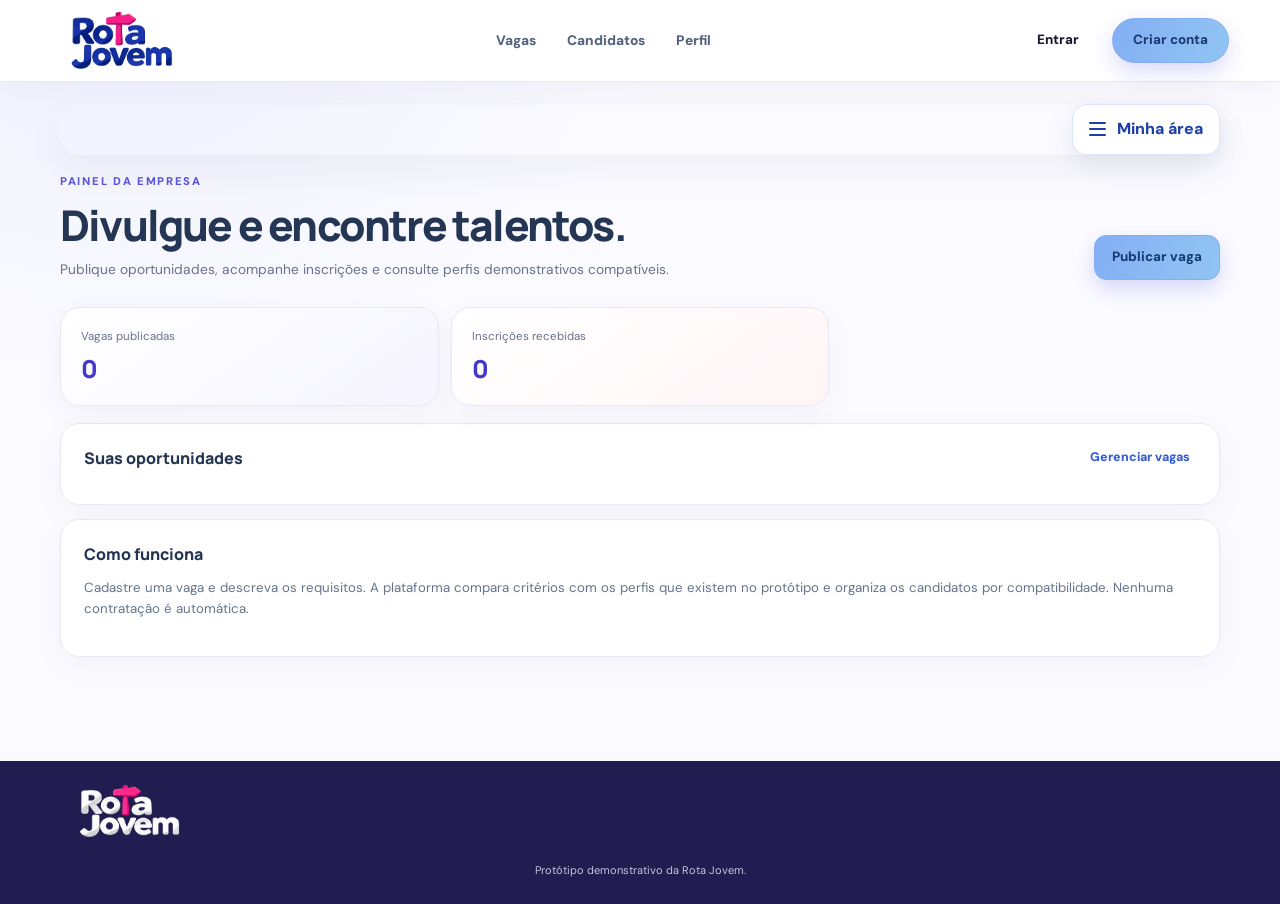
==== commit 42182f13: "4- Finalizando o projeto" ====
--- a/empresa.html
+++ b/empresa.html
@@ -7,16 +7,16 @@
   <meta name="theme-color" content="#2457d6">
   <title>Rota Jovem | Área do empresa</title>
   <link rel="stylesheet" href="style.css">
+  <link rel="icon" href="./rotajovemletrar.png">
   <script src="app.js" defer></script>
 <style>body[data-account-page="company"] #view-home, body[data-account-page="company"] #view-student {display:none!important} body[data-account-page="company"] #view-company {display:block!important} body[data-account-page="company"] #mainNav a[href="#inicio"] {display:none}</style></head>
 
 <body data-account-page="company">
   <header class="topbar">
-    <a class="brand" href="#inicio" aria-label="Rota Jovem, início"><span>rota<strong>jovem</strong></span></a>
+    <a class="brand" href="index.html#inicio"
+      aria-label="Rota Jovem, início"><img src="./rotajovemlogo.jpeg" alt="logo"></a>
     <button class="mobile-menu" id="mobileMenu" aria-label="Abrir menu">Menu</button>
-    <nav id="mainNav" class="main-nav">
-      <a href="#inicio" data-view="home" id="homeNavLink">Início</a><a href="#recursos">Recursos</a><a href="#como-funciona">Como funciona</a>
-    </nav>
+    <nav id="mainNav" class="main-nav workspace-topnav" aria-label="Navegação da empresa"><button data-panel="company-vacancies">Vagas</button><button data-panel="company-candidates">Candidatos</button><button data-panel="company-profile">Perfil</button></nav>
     <div class="top-actions" id="topActions">
       <button class="btn btn-quiet" data-action="open-login">Entrar</button>
       <button class="btn btn-primary" data-action="open-register">Criar conta</button>
@@ -109,6 +109,13 @@
           <button type="button" data-testimonial-index="2" aria-label="Avaliação 3"></button>
         </div>
       </section>
+
+      <section class="home-about shell" id="quem-somos">
+        <div class="about-mark">RJ</div>
+        <div><p class="eyebrow">Quem somos</p><h2>Conectamos jovens a novos caminhos.</h2>
+        <p>Somos um grupo de 7 integrantes e criamos a Rota Jovem para aproximar jovens, especialmente de regiões periféricas, do mercado de trabalho. Reunimos orientação profissional, capacitação e oportunidades para tornar esse caminho mais acessível.</p>
+        <p>Nosso projeto se inspira nos ODS 4 (Educação de Qualidade), 8 (Trabalho Decente e Crescimento Econômico) e 10 (Redução das Desigualdades), apoiando jovens em sua preparação e empresas na descoberta de novos talentos.</p></div>
+      </section>
       <section class="home-final-cta"><div class="shell final-cta-inner"><div><p class="eyebrow">Seu futuro não precisa esperar</p><h2>Vamos descobrir até onde sua rota pode chegar?</h2><p>Crie sua conta e comece a explorar.</p></div><button class="btn btn-dark btn-lg" data-action="open-register">Começar agora <span>↗</span></button></div></section>
     </section>
 
@@ -117,25 +124,33 @@
         <button class="area-menu-toggle" type="button" aria-expanded="false" aria-controls="studentMenuLinks"><span
             class="hamburger-lines" aria-hidden="true"><i></i><i></i><i></i></span> Minha área</button>
         <div class="area-menu-links" id="studentMenuLinks">
-          <p class="eyebrow">Área do estudante</p>
+          <p class="eyebrow">Minha área</p>
           <h2 id="studentGreeting">Sua jornada</h2>
-          <button class="side-link active" data-panel="student-overview">Visão geral</button>
+          <button class="side-link" data-panel="student-overview">Visão geral / Rota / Trilha</button>
           <button class="side-link" data-panel="career">Orientação profissional</button>
-          <button class="side-link" data-panel="learning">Cursos e certificados</button>
-          <button class="side-link" data-panel="resume">Meu currículo</button>
-          <button class="side-link" data-panel="student-jobs">Encontrar vagas</button>
-          <button class="side-link" data-panel="tasks">Microtarefas</button>
-          <button class="side-link" data-panel="ranking">Ranking e reconhecimento</button>
-          <button class="side-link" data-panel="profile">Meu perfil</button>
+          <button class="side-link" data-panel="resume">Currículo</button>
+          <button class="side-link" data-panel="learning">Cursos em andamento</button>
         </div>
       </aside>
       <div class="dashboard-main">
-        <section class="panel active" id="panel-student-overview">
+                <section class="panel active" id="panel-student-home">
+          <div class="panel-heading"><div><p class="eyebrow">Oportunidades e comunidade</p><h1>Início</h1><p>Encontre vagas anunciadas e acompanhe o ranking mensal.</p></div></div>
+        <section class="content-card inicio-opportunities">
+          <div class="card-head"><div><p class="eyebrow">Oportunidades</p><h2>Vagas anunciadas</h2></div><button class="text-button" data-panel="student-jobs">Ver todas</button></div>
+          <div id="inicioJobResults" class="job-grid"></div>
+        </section>
+        <section class="content-card inicio-ranking">
+          <div class="card-head"><div><p class="eyebrow">Liga mensal</p><h2>Ranking da comunidade</h2></div><span class="pill">Demonstrativo</span></div>
+          <div id="inicioLeagueSummary" class="league-summary"></div><div id="rankingListInicio" class="ranking-list"></div>
+        </section>
+        </section>
+
+        <section class="panel" id="panel-student-overview">
           <div class="panel-heading">
             <div>
               <p class="eyebrow">Seu espaço</p>
-              <h1>Continue de onde parou.</h1>
-              <p>Organize seu desenvolvimento e acompanhe seus próximos passos.</p>
+              <h1>Visão geral da sua jornada</h1>
+              <p>Acompanhe sua trilha de desenvolvimento e continue avançando no seu ritmo.</p>
             </div>
           </div>
           <section class="content-card mountain-route">
@@ -152,46 +167,18 @@
                 class="route-stop" data-panel-link="learning"><span
                   class="route-number">2</span><strong>Preparar</strong><small>Capacitação e cursos</small><i
                   id="routeStatus2">Próxima etapa</i></button><span class="route-connector"></span><button
-                class="route-stop" data-panel-link="tasks"><span
-                  class="route-number">3</span><strong>Praticar</strong><small>Atividades e experiências</small><i
-                  id="routeStatus3">Em seguida</i></button><span class="route-connector"></span><button
-                class="route-stop" data-panel-link="resume"><span class="route-number">4</span><strong>Se
-                  apresentar</strong><small>Currículo e perfil</small><i id="routeStatus4">Em seguida</i></button><span
+                class="route-stop" data-panel-link="resume"><span class="route-number">3</span><strong>Se
+                  apresentar</strong><small>Currículo e perfil</small><i id="routeStatus3">Em seguida</i></button><span
                 class="route-connector"></span><button class="route-stop" data-panel-link="student-jobs"><span
-                  class="route-number">5</span><strong>Chegar ao topo</strong><small>Vagas e entrevistas</small><i
-                  id="routeStatus5">Objetivo da jornada</i></button></div>
-            <div class="route-bottom"><span id="routeProgressText">0 de 5 etapas iniciadas</span>
+                  class="route-number">4</span><strong>Chegar ao topo</strong><small>Vagas e entrevistas</small><i
+                  id="routeStatus4">Objetivo da jornada</i></button></div>
+            <div class="route-bottom"><span id="routeProgressText">0 de 4 etapas iniciadas</span>
               <div class="route-progress"><span id="routeProgressBar"></span></div><button class="btn btn-primary"
                 data-panel-link="career">Continuar trilha</button>
             </div>
           </section>
-          <div class="stats-grid">
-            <article><span>Etapas concluídas</span><b id="statSteps">0 de 4</b></article>
-            <article><span>Cursos concluídos</span><b id="statCourses">0</b></article>
-            <article><span>Certificados enviados</span><b id="statCertificates">0</b></article>
-          </div>
-          <div class="content-grid">
-            <article class="content-card">
-              <div class="card-head">
-                <h3>Próximos passos</h3><span class="pill">Seu progresso</span>
-              </div>
-              <div id="nextSteps" class="check-list"></div>
-            </article>
-            <article class="content-card">
-              <div class="card-head">
-                <h3>Recomendação para você</h3>
-              </div>
-              <div id="studentRecommendation"></div><button class="btn btn-outline full"
-                data-panel-link="career">Explorar orientação profissional</button>
-            </article>
-          </div>
-          <div class="content-card">
-            <div class="card-head">
-              <h3>Oportunidades recentes</h3><button class="text-button" data-panel-link="student-jobs">Ver
-                todas</button>
-            </div>
-            <div id="studentRecentJobs" class="compact-list"></div>
-          </div>
+
+
         </section>
 
         <section class="panel" id="panel-career">
@@ -298,35 +285,12 @@
           </form>
           <div id="jobResults" class="job-grid"></div>
         </section>
-
-        <section class="panel" id="panel-tasks">
-          <div class="panel-heading">
-            <div>
-              <p class="eyebrow">Microtarefas</p>
-              <h1>Atividades de curta duração.</h1>
-              <p>Esta área é demonstrativa. No projeto, tarefas remuneradas ficam restritas a pessoas com 18 anos ou
-                mais.</p>
-            </div>
-          </div>
-          <div id="taskAgeNotice" class="notice" hidden></div>
-          <div id="taskStudentArea">
-            <div class="content-card">
-              <h3>Dados de recebimento</h3>
-              <p>Por segurança, este protótipo não solicita nem armazena dados bancários reais. Uma versão de produção
-                exigiria provedor de pagamentos e controles de segurança apropriados.</p>
-              <p class="muted">Cadastro de recebimento: não disponível nesta demonstração.</p>
-            </div>
-            <div id="taskList" class="task-grid"></div>
-          </div>
-        </section>
-
-        <section class="panel" id="panel-ranking">
+<section class="panel" id="panel-ranking">
           <div class="panel-heading">
             <div>
               <p class="eyebrow">Reconhecimento</p>
               <h1>Seu progresso conta.</h1>
-              <p>Uma proposta de ranking por participação em cursos e atividades concluídas, com ligas e possíveis
-                recompensas educativas.</p>
+              <p>Ganhe pontos com sua participação e dispute posições nas ligas do ranking mensal.</p>
             </div>
           </div>
           <div class="content-card league-card">
@@ -337,13 +301,12 @@
             <p id="pointsText">0 pontos</p>
           </div>
           <div class="content-card">
-            <h3>Como poderia funcionar</h3>
-            <p>Os pontos representam participação no protótipo. Vouchers, visitas a empresas e outras recompensas são
-              ideias para uma etapa futura; não há prêmios reais disponíveis nesta versão.</p>
+            <h3>Como funciona</h3>
+            <p>Os pontos representam participação no protótipo. Os pontos são demonstrativos e acompanham sua evolução. O ranking inclui participantes fictícios.</p>
           </div>
           <div class="content-card">
             <div class="card-head">
-              <h3>Ranking local</h3><span class="pill">Dados demonstrativos</span>
+              <h3>Ranking mensal</h3><span class="pill">Dados demonstrativos</span>
             </div>
             <div id="rankingList" class="ranking-list"></div>
           </div>
@@ -381,7 +344,6 @@
           <h2 id="companyGreeting">Painel da empresa</h2>
           <button class="side-link active" data-panel="company-overview">Visão geral</button>
           <button class="side-link" data-panel="company-vacancies">Vagas de emprego</button>
-          <button class="side-link" data-panel="company-tasks">Microtarefas</button>
           <button class="side-link" data-panel="company-candidates">Candidatos compatíveis</button>
           <button class="side-link" data-panel="company-plan">Planos e divulgação</button>
           <button class="side-link" data-panel="company-profile">Perfil da empresa</button>
@@ -399,7 +361,6 @@
           <div class="stats-grid">
             <article><span>Vagas publicadas</span><b id="companyStatJobs">0</b></article>
             <article><span>Inscrições recebidas</span><b id="companyStatApps">0</b></article>
-            <article><span>Microtarefas abertas</span><b id="companyStatTasks">0</b></article>
           </div>
           <div class="content-card">
             <div class="card-head">
@@ -454,32 +415,7 @@
             <div id="companyVacancyList" class="compact-list"></div>
           </div>
         </section>
-        <section class="panel" id="panel-company-tasks">
-          <div class="panel-heading">
-            <div>
-              <p class="eyebrow">Atividades</p>
-              <h1>Publique microtarefas.</h1>
-              <p>Esta funcionalidade é um protótipo e deve ser revisada juridicamente antes de uso real.</p>
-            </div>
-          </div>
-          <form id="taskForm" class="content-card form-grid">
-            <label class="wide">Título da tarefa<input class="field" name="title" required
-                placeholder="Ex.: Organizar uma planilha de demonstração"></label><label>Categoria<input class="field"
-                name="area" required placeholder="Ex.: dados"></label><label>Prazo em dias<input class="field"
-                name="deadline" type="number" min="1" max="90" value="7" required></label>
-            <label>Valor demonstrativo (R$)<input class="field" name="payment" type="number" min="0" step="0.01"
-                required placeholder="0,00"></label><label>Certificado obrigatório<input class="field"
-                name="certificate" placeholder="Nenhum, se não houver"></label>
-            <label class="wide">Descrição e entrega esperada<textarea class="field" name="description" rows="3"
-                required></textarea></label>
-            <div class="wide"><button class="btn btn-primary" type="submit">Publicar microtarefa</button></div>
-          </form>
-          <div class="content-card">
-            <h3>Microtarefas publicadas</h3>
-            <div id="companyTaskList" class="compact-list"></div>
-          </div>
-        </section>
-        <section class="panel" id="panel-company-candidates">
+<section class="panel" id="panel-company-candidates">
           <div class="panel-heading">
             <div>
               <p class="eyebrow">Seleção</p>
@@ -561,7 +497,8 @@
   </main>
 
   <footer class="footer">
-    <div class="shell footer-inner"><a class="brand" href="#inicio"><span>rota<strong>jovem</strong></span></a><small>Protótipo demonstrativo da Rota
+    <div class="shell footer-inner"><a class="brand" href="index.html#inicio"
+      aria-label="Rota Jovem, início"><img src="./rotajovemlogobranco.png" alt="logo"></a><small>Protótipo demonstrativo da Rota
         Jovem.</small></div>
   </footer>
 
--- a/style.css
+++ b/style.css
@@ -1,9 +1,9 @@
 @import url('https://fonts.googleapis.com/css2?family=DM+Sans:wght@400;500;600;700&family=Manrope:wght@400;500;600;700;800&display=swap');
 
 :root {
-    --blue: #2457d6;
-    --blue-dark: #173b96;
-    --blue-pale: #edf2ff;
+    --blue: #6493ff;
+    --blue-dark: #315bc2;
+    --blue-pale: #f0f4ff;
     --yellow: #ffd84d;
     --pink: #f58ab5;
     --pink-pale: #fff0f6;
@@ -47,6 +47,9 @@
 a {
     color: inherit;
     text-decoration: none
+}
+a img{
+    width: 140px;
 }
 
 button:focus-visible,
@@ -549,7 +552,7 @@
 }
 
 .footer {
-    border-top: 1px solid var(--line)
+    border-top: 1px solid var(--line);
 }
 
 .footer-inner {
@@ -2343,12 +2346,14 @@
     --green: #16845b;
     --radius: 20px;
 }
+
 body {
     color: var(--ink);
     background:
-      radial-gradient(ellipse at 10% 0%, rgba(99,102,241,.07), transparent 34rem),
-      #fbfbff;
-}
+        radial-gradient(ellipse at 10% 0%, rgba(99, 102, 241, .07), transparent 34rem),
+        #fbfbff;
+}
+
 .topbar {
     position: sticky;
     z-index: 50;
@@ -2356,102 +2361,181 @@
     width: 100%;
     height: 76px;
     padding: 0 max(24px, calc((100vw - 1240px)/2));
-    background: rgba(255,255,255,.86);
-    border-bottom: 1px solid rgba(231,231,241,.8);
+    background: rgba(255, 255, 255, .86);
+    border-bottom: 1px solid rgba(231, 231, 241, .8);
     backdrop-filter: blur(18px);
-    box-shadow: 0 8px 30px rgba(36,32,90,.045);
-}
-.brand { font-size: 1.28rem; letter-spacing: -1px; }
+    box-shadow: 0 8px 30px rgba(36, 32, 90, .045);
+}
+
+.brand {
+    font-size: 1.28rem;
+    letter-spacing: -1px;
+}
+
 .brand-mark {
-    width: 39px; height: 39px; border-radius: 13px 13px 13px 5px;
-    background: linear-gradient(145deg,#6366f1,#3730a3);
+    width: 39px;
+    height: 39px;
+    border-radius: 13px 13px 13px 5px;
+    background: linear-gradient(145deg, #6366f1, #3730a3);
     box-shadow: 0 7px 16px #4f46e544;
 }
-.brand strong { color: #f05d86; }
-.main-nav a { transition: color .2s ease; }
+
+.brand strong {
+    color: #f05d86;
+}
+
+.main-nav a {
+    transition: color .2s ease;
+}
+
 .btn {
     border-radius: 12px;
     padding: 11px 17px;
-    transition: transform .25s cubic-bezier(.2,.8,.2,1), box-shadow .25s, background .2s;
-}
-.btn:hover { transform: translateY(-3px); box-shadow: 0 10px 22px #25205a18; }
+    transition: transform .25s cubic-bezier(.2, .8, .2, 1), box-shadow .25s, background .2s;
+}
+
+.btn:hover {
+    transform: translateY(-3px);
+    box-shadow: 0 10px 22px #25205a18;
+}
+
 .btn-primary {
-    background: linear-gradient(135deg,#6366f1,#4338ca);
+    background: linear-gradient(135deg, #6366f1, #4338ca);
     box-shadow: 0 9px 22px #4f46e533;
 }
-.btn-primary:hover { background: linear-gradient(135deg,#4f46e5,#312e81); }
-.btn-outline { border-color: #dcdcf0; background: rgba(255,255,255,.88); }
+
+.btn-primary:hover {
+    background: linear-gradient(135deg, #4f46e5, #312e81);
+}
+
+.btn-outline {
+    border-color: #dcdcf0;
+    background: rgba(255, 255, 255, .88);
+}
+
 .hero {
     position: relative;
     padding-top: 86px;
     padding-bottom: 92px;
-    gap: clamp(30px,5vw,76px);
-}
-.hero-copy { position: relative; z-index: 1; }
+    gap: clamp(30px, 5vw, 76px);
+}
+
+.hero-copy {
+    position: relative;
+    z-index: 1;
+}
+
 .eyebrow {
     color: #5b54dc;
     letter-spacing: 1.7px;
     font-size: .7rem;
 }
+
 .hero .eyebrow::before {
     content: "";
     display: inline-block;
-    width: 23px; height: 3px;
+    width: 23px;
+    height: 3px;
     margin: 0 9px 3px 0;
     border-radius: 5px;
     background: var(--pink);
 }
+
 .hero h1 {
-    font-size: clamp(3rem,5.5vw,5rem);
+    font-size: clamp(3rem, 5.5vw, 5rem);
     line-height: 1.02;
     letter-spacing: -3.4px;
 }
+
 .hero h1 em {
     display: inline-block;
     color: transparent;
-    background: linear-gradient(100deg,#4f46e5 8%,#8b5cf6 55%,#ec4899 100%);
+    background: linear-gradient(100deg, #4f46e5 8%, #8b5cf6 55%, #ec4899 100%);
     -webkit-background-clip: text;
     background-clip: text;
 }
-.lead { font-size: 1.08rem; line-height: 1.8; max-width: 510px; }
+
+.lead {
+    font-size: 1.08rem;
+    line-height: 1.8;
+    max-width: 510px;
+}
+
 .hero-visual {
     min-height: 420px;
     height: auto;
     border-radius: 34px;
     background:
-      radial-gradient(circle at 78% 16%,rgba(250,204,21,.75),transparent 18%),
-      radial-gradient(circle at 8% 90%,rgba(244,114,182,.4),transparent 35%),
-      linear-gradient(140deg,#312e81 0%,#5145c7 52%,#8b5cf6 100%);
-    box-shadow: 0 28px 65px rgba(67,56,202,.22);
+        radial-gradient(circle at 78% 16%, rgba(250, 204, 21, .75), transparent 18%),
+        radial-gradient(circle at 8% 90%, rgba(244, 114, 182, .4), transparent 35%),
+        linear-gradient(140deg, #312e81 0%, #5145c7 52%, #8b5cf6 100%);
+    box-shadow: 0 28px 65px rgba(67, 56, 202, .22);
     isolation: isolate;
 }
-.hero-visual::before,.hero-visual::after {
-    content:""; position:absolute; border:1px solid #ffffff30; border-radius:50%;
-    width:360px;height:360px; right:-100px;top:-150px;
-}
-.hero-visual::after { width:250px;height:250px;right:auto;left:-115px;top:auto;bottom:-145px; }
+
+.hero-visual::before,
+.hero-visual::after {
+    content: "";
+    position: absolute;
+    border: 1px solid #ffffff30;
+    border-radius: 50%;
+    width: 360px;
+    height: 360px;
+    right: -100px;
+    top: -150px;
+}
+
+.hero-visual::after {
+    width: 250px;
+    height: 250px;
+    right: auto;
+    left: -115px;
+    top: auto;
+    bottom: -145px;
+}
+
 .hero-disc {
-    width: 320px; height: 320px; right: 9%; top: 12%;
-    background: linear-gradient(145deg,#a5b4fc,#c4b5fd);
-    opacity:.9; filter: drop-shadow(0 18px 30px #17104a44);
+    width: 320px;
+    height: 320px;
+    right: 9%;
+    top: 12%;
+    background: linear-gradient(145deg, #a5b4fc, #c4b5fd);
+    opacity: .9;
+    filter: drop-shadow(0 18px 30px #17104a44);
     animation: floatDisc 7s ease-in-out infinite;
 }
+
 .hero-card {
-    width: min(310px,76%);
+    width: min(310px, 76%);
     padding: 26px 25px;
     border: 1px solid #ffffffa8;
     border-radius: 22px;
-    background: rgba(255,255,255,.94);
+    background: rgba(255, 255, 255, .94);
     box-shadow: 0 25px 55px #17104a40;
     transform: rotate(-3deg);
     animation: floatCard 6s ease-in-out infinite;
 }
-.hero-card .mini-label { color:#5b54dc; letter-spacing:2px; }
-.visual-step { padding: 13px 0; }
+
+.hero-card .mini-label {
+    color: #5b54dc;
+    letter-spacing: 2px;
+}
+
+.visual-step {
+    padding: 13px 0;
+}
+
 .visual-step>span {
-    background:#eeedff;color:#4f46e5;border-radius:10px;
-    width:34px;height:34px;display:grid;place-items:center;font-weight:900;
-}
+    background: #eeedff;
+    color: #4f46e5;
+    border-radius: 10px;
+    width: 34px;
+    height: 34px;
+    display: grid;
+    place-items: center;
+    font-weight: 900;
+}
+
 .visual-tag {
     border-radius: 13px;
     padding: 10px 16px;
@@ -2459,361 +2543,1998 @@
     box-shadow: 0 12px 25px #17104a33;
     animation: floatTag 5s ease-in-out infinite;
 }
-.tag-yellow { background:#fde047; color:#342b55; }
-.tag-pink { background:#fda4af; color:#54213a; animation-delay:-2s; }
+
+.tag-yellow {
+    background: #fde047;
+    color: #342b55;
+}
+
+.tag-pink {
+    background: #fda4af;
+    color: #54213a;
+    animation-delay: -2s;
+}
+
 .testimonials {
-    padding-top: 58px; padding-bottom: 86px;
+    padding-top: 58px;
+    padding-bottom: 86px;
     border-top: 1px solid #ececf5;
 }
-.testimonials-heading { text-align:center; }
+
+.testimonials-heading {
+    text-align: center;
+}
+
 .testimonials-heading h2 {
-    font: 800 clamp(1.8rem,3vw,2.7rem)/1.15 Manrope,sans-serif;
-    letter-spacing:-1.5px; max-width:720px; margin:0 auto 22px;
-}
+    font: 800 clamp(1.8rem, 3vw, 2.7rem)/1.15 Manrope, sans-serif;
+    letter-spacing: -1.5px;
+    max-width: 720px;
+    margin: 0 auto 22px;
+}
+
 .testimonial-card {
-    border:1px solid #e7e5ff;
-    border-radius:24px;
-    background:linear-gradient(135deg,#fff 0%,#f1f0ff 100%);
-    box-shadow:0 18px 50px rgba(55,48,163,.08);
-}
-.testimonial-arrow { border-radius:14px; transition:.2s; }
-.testimonial-arrow:hover { transform:translateY(-3px); background:#eeedff; }
-.view { min-height: 60vh; }
+    border: 1px solid #e7e5ff;
+    border-radius: 24px;
+    background: linear-gradient(135deg, #fff 0%, #f1f0ff 100%);
+    box-shadow: 0 18px 50px rgba(55, 48, 163, .08);
+}
+
+.testimonial-arrow {
+    border-radius: 14px;
+    transition: .2s;
+}
+
+.testimonial-arrow:hover {
+    transform: translateY(-3px);
+    background: #eeedff;
+}
+
+.view {
+    min-height: 60vh;
+}
+
 .dashboard {
-    padding-top: 42px; padding-bottom: 90px;
+    padding-top: 42px;
+    padding-bottom: 90px;
     gap: 28px;
 }
+
 .side-nav {
     top: 98px;
-    border:1px solid #e7e5f5;
-    border-radius:20px;
-    padding:20px 14px;
-    background:rgba(255,255,255,.9);
-    box-shadow:0 14px 40px rgba(40,35,100,.055);
-}
-.side-link { border-radius:11px; padding:11px 12px; transition:.2s; }
-.side-link:hover,.side-link.active {
-    color:#4338ca;
-    background:linear-gradient(90deg,#eeedff,#f7f5ff);
-}
-.panel-heading { margin-bottom:27px; }
-.panel-heading h1 { letter-spacing:-1.8px; }
-.content-card,.stats-grid article,.job-card,.course-card,.career-item,
-.resume-preview,.ranking-card,.task-card {
-    border:1px solid #e8e7f3;
-    border-radius:19px;
-    background:rgba(255,255,255,.92);
-    box-shadow:0 10px 30px rgba(38,34,90,.045);
-    transition:transform .28s ease,box-shadow .28s ease,border-color .28s ease;
-}
-.content-card { padding:23px; }
-.content-card:hover,.job-card:hover,.course-card:hover,.career-item:hover {
-    transform:translateY(-4px);
-    border-color:#d9d5ff;
-    box-shadow:0 18px 38px rgba(55,48,163,.10);
-}
+    border: 1px solid #e7e5f5;
+    border-radius: 20px;
+    padding: 20px 14px;
+    background: rgba(255, 255, 255, .9);
+    box-shadow: 0 14px 40px rgba(40, 35, 100, .055);
+}
+
+.side-link {
+    border-radius: 11px;
+    padding: 11px 12px;
+    transition: .2s;
+}
+
+.side-link:hover,
+.side-link.active {
+    color: #4338ca;
+    background: linear-gradient(90deg, #eeedff, #f7f5ff);
+}
+
+.panel-heading {
+    margin-bottom: 27px;
+}
+
+.panel-heading h1 {
+    letter-spacing: -1.8px;
+}
+
+.content-card,
+.stats-grid article,
+.job-card,
+.course-card,
+.career-item,
+.resume-preview,
+.ranking-card,
+.task-card {
+    border: 1px solid #e8e7f3;
+    border-radius: 19px;
+    background: rgba(255, 255, 255, .92);
+    box-shadow: 0 10px 30px rgba(38, 34, 90, .045);
+    transition: transform .28s ease, box-shadow .28s ease, border-color .28s ease;
+}
+
+.content-card {
+    padding: 23px;
+}
+
+.content-card:hover,
+.job-card:hover,
+.course-card:hover,
+.career-item:hover {
+    transform: translateY(-4px);
+    border-color: #d9d5ff;
+    box-shadow: 0 18px 38px rgba(55, 48, 163, .10);
+}
+
 .stats-grid article {
-    padding:20px;
-    background:linear-gradient(145deg,#fff,#f5f4ff);
-}
-.stats-grid article:nth-child(2) { background:linear-gradient(145deg,#fff,#fff5f7); }
-.stats-grid article:nth-child(3) { background:linear-gradient(145deg,#fff,#f2fbf7); }
-.stats-grid b { color:#4338ca; }
+    padding: 20px;
+    background: linear-gradient(145deg, #fff, #f5f4ff);
+}
+
+.stats-grid article:nth-child(2) {
+    background: linear-gradient(145deg, #fff, #fff5f7);
+}
+
+.stats-grid article:nth-child(3) {
+    background: linear-gradient(145deg, #fff, #f2fbf7);
+}
+
+.stats-grid b {
+    color: #4338ca;
+}
+
 .mountain-route {
-    overflow:hidden;
-    color:white;
-    border:0;
+    overflow: hidden;
+    color: white;
+    border: 0;
     background:
-      radial-gradient(circle at 85% 0%,#a5b4fc55,transparent 30%),
-      linear-gradient(130deg,#25205e,#4338a8 58%,#6654d9);
-    box-shadow:0 20px 45px #312e8130;
-}
-.mountain-route .eyebrow { color:#c7d2fe; }
-.mountain-route .route-intro h2 { color:white; }
-.mountain-route .route-intro p:not(.eyebrow) { color:#d8d7ff; }
-.mountain-route .route-stop { color:white; }
-.mountain-route .route-stop small,.mountain-route .route-stop i { color:#d8d7ff; }
-.mountain-route .route-number { background:#fff;color:#4338ca;box-shadow:0 6px 18px #17104a33; }
-.mountain-route .route-connector { background:#a5b4fc66; }
-.mountain-route .route-bottom { border-color:#ffffff30; color:#fff; }
-.mountain-route .route-progress { background:#ffffff35; }
-.mountain-route .route-progress span { background:#fde047; }
-.pill { border-radius:999px; background:#eeedff; color:#5145c7; padding:6px 11px; }
-.tag { border-radius:999px; background:#f0efff; color:#5145c7; padding:6px 10px; }
+        radial-gradient(circle at 85% 0%, #a5b4fc55, transparent 30%),
+        linear-gradient(130deg, #25205e, #4338a8 58%, #6654d9);
+    box-shadow: 0 20px 45px #312e8130;
+}
+
+.mountain-route .eyebrow {
+    color: #c7d2fe;
+}
+
+.mountain-route .route-intro h2 {
+    color: white;
+}
+
+.mountain-route .route-intro p:not(.eyebrow) {
+    color: #d8d7ff;
+}
+
+.mountain-route .route-stop {
+    color: white;
+}
+
+.mountain-route .route-stop small,
+.mountain-route .route-stop i {
+    color: #d8d7ff;
+}
+
+.mountain-route .route-number {
+    background: #fff;
+    color: #4338ca;
+    box-shadow: 0 6px 18px #17104a33;
+}
+
+.mountain-route .route-connector {
+    background: #a5b4fc66;
+}
+
+.mountain-route .route-bottom {
+    border-color: #ffffff30;
+    color: #fff;
+}
+
+.mountain-route .route-progress {
+    background: #ffffff35;
+}
+
+.mountain-route .route-progress span {
+    background: #fde047;
+}
+
+.pill {
+    border-radius: 999px;
+    background: #eeedff;
+    color: #5145c7;
+    padding: 6px 11px;
+}
+
+.tag {
+    border-radius: 999px;
+    background: #f0efff;
+    color: #5145c7;
+    padding: 6px 10px;
+}
+
 .field {
-    border:1px solid #deddf0;
-    border-radius:11px;
-    padding:12px 13px;
-    transition:border-color .2s,box-shadow .2s;
-}
-.field:focus { border-color:#7770ed; box-shadow:0 0 0 4px #7770ed18; outline:0; }
-.job-card { padding:22px; }
-.job-card .btn { border-radius:10px; }
-.course-card,.career-item { padding:22px; }
-.footer { background:#211d50; color:#fff; border:0; }
-.footer p,.footer small { color:#c6c4e3; }
-.footer .brand { color:#fff; }
-.modal-card { border-radius:24px; box-shadow:0 30px 90px #17104a55; }
-.toast { border-radius:13px; box-shadow:0 15px 40px #17104a25; }
+    border: 1px solid #deddf0;
+    border-radius: 11px;
+    padding: 12px 13px;
+    transition: border-color .2s, box-shadow .2s;
+}
+
+.field:focus {
+    border-color: #7770ed;
+    box-shadow: 0 0 0 4px #7770ed18;
+    outline: 0;
+}
+
+.job-card {
+    padding: 22px;
+}
+
+.job-card .btn {
+    border-radius: 10px;
+}
+
+.course-card,
+.career-item {
+    padding: 22px;
+}
+
+.footer {
+    background: #211d50;
+    color: #fff;
+    border: 0;
+}
+
+.footer p,
+.footer small {
+    color: #c6c4e3;
+}
+
+.footer .brand {
+    color: #fff;
+}
+
+.modal-card {
+    border-radius: 24px;
+    box-shadow: 0 30px 90px #17104a55;
+}
+
+.toast {
+    border-radius: 13px;
+    box-shadow: 0 15px 40px #17104a25;
+}
 
 /* Entrada progressiva dos elementos conforme a rolagem */
 .js-reveal {
-    opacity:0;
-    transform:translateY(28px) scale(.985);
-    transition:opacity .7s cubic-bezier(.2,.7,.2,1),transform .7s cubic-bezier(.2,.7,.2,1);
-    transition-delay:var(--reveal-delay,0ms);
-    will-change:opacity,transform;
-}
-.js-reveal.is-visible { opacity:1; transform:translateY(0) scale(1); }
-@keyframes floatDisc { 0%,100%{transform:translateY(0) rotate(0)}50%{transform:translateY(-15px) rotate(5deg)} }
-@keyframes floatCard { 0%,100%{transform:rotate(-3deg) translateY(0)}50%{transform:rotate(-1deg) translateY(-10px)} }
-@keyframes floatTag { 0%,100%{transform:translateY(0) rotate(2deg)}50%{transform:translateY(-9px) rotate(-2deg)} }
+    opacity: 0;
+    transform: translateY(28px) scale(.985);
+    transition: opacity .7s cubic-bezier(.2, .7, .2, 1), transform .7s cubic-bezier(.2, .7, .2, 1);
+    transition-delay: var(--reveal-delay, 0ms);
+    will-change: opacity, transform;
+}
+
+.js-reveal.is-visible {
+    opacity: 1;
+    transform: translateY(0) scale(1);
+}
+
+@keyframes floatDisc {
+
+    0%,
+    100% {
+        transform: translateY(0) rotate(0)
+    }
+
+    50% {
+        transform: translateY(-15px) rotate(5deg)
+    }
+}
+
+@keyframes floatCard {
+
+    0%,
+    100% {
+        transform: rotate(-3deg) translateY(0)
+    }
+
+    50% {
+        transform: rotate(-1deg) translateY(-10px)
+    }
+}
+
+@keyframes floatTag {
+
+    0%,
+    100% {
+        transform: translateY(0) rotate(2deg)
+    }
+
+    50% {
+        transform: translateY(-9px) rotate(-2deg)
+    }
+}
+
 @media (prefers-reduced-motion: reduce) {
-    *,*::before,*::after { scroll-behavior:auto!important; animation-duration:.01ms!important; animation-iteration-count:1!important; transition-duration:.01ms!important; }
-    .js-reveal { opacity:1; transform:none; }
-}
+
+    *,
+    *::before,
+    *::after {
+        scroll-behavior: auto !important;
+        animation-duration: .01ms !important;
+        animation-iteration-count: 1 !important;
+        transition-duration: .01ms !important;
+    }
+
+    .js-reveal {
+        opacity: 1;
+        transform: none;
+    }
+}
+
 @media(max-width:850px) {
-    .topbar { padding:0 20px; }
-    .hero { padding-top:55px; padding-bottom:60px; }
-    .hero-visual { min-height:360px; }
-    .dashboard { gap:18px; }
-}
+    .topbar {
+        padding: 0 20px;
+    }
+
+    .hero {
+        padding-top: 55px;
+        padding-bottom: 60px;
+    }
+
+    .hero-visual {
+        min-height: 360px;
+    }
+
+    .dashboard {
+        gap: 18px;
+    }
+}
+
 @media(max-width:650px) {
-    .topbar { height:68px; }
-    .hero { grid-template-columns:1fr; gap:30px; }
-    .hero h1 { font-size:clamp(2.65rem,12vw,4rem); letter-spacing:-2.5px; }
-    .hero-visual { min-height:340px; }
-    .dashboard { padding-top:25px; }
-    .content-card { padding:18px; }
-    .testimonials { padding-top:40px; padding-bottom:55px; }
+    .topbar {
+        height: 68px;
+    }
+
+    .hero {
+        grid-template-columns: 1fr;
+        gap: 30px;
+    }
+
+    .hero h1 {
+        font-size: clamp(2.65rem, 12vw, 4rem);
+        letter-spacing: -2.5px;
+    }
+
+    .hero-visual {
+        min-height: 340px;
+    }
+
+    .dashboard {
+        padding-top: 25px;
+    }
+
+    .content-card {
+        padding: 18px;
+    }
+
+    .testimonials {
+        padding-top: 40px;
+        padding-bottom: 55px;
+    }
 }
 
 /* Identidade visual Rota Jovem + página inicial de divulgação */
-.brand-logo { width: 76px; height: 32px; object-fit: cover; object-position: center; border-radius: 7px; }
-.brand { gap: 8px; }
-.hero { grid-template-columns: .88fr 1.12fr; gap: 38px; padding-top: 54px; padding-bottom: 58px; }
-.hero-visual { height: auto; min-height: 0; aspect-ratio: 1600 / 651; background: #b9e4fb; border-radius: 22px; box-shadow: 0 24px 65px rgba(24,68,150,.13); }
-.hero-banner { display: block; width: 100%; height: 100%; object-fit: cover; }
-.hero h1 { font-size: clamp(2.55rem,4.1vw,3.8rem); }
-.home-highlights { padding: 54px 0 76px; }
-.section-heading.centered { max-width: 690px; margin: 0 auto 30px; text-align: center; }
-.section-heading.centered h2,.home-how h2,.home-cta h2 { margin: 0; font: 800 clamp(1.9rem,3.2vw,2.8rem)/1.15 Manrope,sans-serif; letter-spacing: -1.2px; }
-.section-heading.centered h2 em { color: var(--blue); font-style: normal; }
-.section-heading.centered > p:last-child { color: var(--muted); margin: 13px auto 0; }
-.highlight-grid { display: grid; grid-template-columns: repeat(3,minmax(0,1fr)); gap: 18px; }
-.highlight-card { padding: 25px; border: 1px solid #e8edf7; border-radius: 18px; background: #fff; box-shadow: 0 12px 32px rgba(31,58,111,.045); }
-.highlight-icon { display: grid; place-items: center; width: 43px; height: 43px; margin-bottom: 18px; border-radius: 13px; background: #edf3ff; color: var(--blue); font-size: 1.35rem; font-weight: 800; }
-.highlight-card:nth-child(2) .highlight-icon { background: #fff3d2; color: #a36a00; }
-.highlight-card:nth-child(3) .highlight-icon { background: #fff0f6; color: #cf4382; }
-.highlight-card h3,.how-steps h3 { margin: 0 0 8px; font: 800 1.05rem Manrope,sans-serif; }
-.highlight-card p,.how-steps p { margin: 0; color: var(--muted); font-size: .9rem; }
-.home-how { padding: 66px 0; background: linear-gradient(120deg,#f3f7ff,#fff8fb); }
-.how-inner { display: grid; grid-template-columns: .9fr 1.1fr; gap: 65px; align-items: center; }
-.home-how h2 { max-width: 470px; }
-.home-how .how-inner > div:first-child > p:last-child { max-width: 470px; color: var(--muted); }
-.how-steps { display: grid; gap: 18px; }
-.how-steps article { display: flex; align-items: flex-start; gap: 17px; padding: 17px 19px; border: 1px solid #e7eaf3; border-radius: 15px; background: rgba(255,255,255,.88); }
-.how-steps article > b { display: grid; place-items: center; flex: 0 0 40px; height: 40px; border-radius: 12px; background: #edf2ff; color: var(--blue); font: 800 .9rem Manrope,sans-serif; }
-.home-cta { display: flex; align-items: center; justify-content: space-between; gap: 28px; margin-top: 65px; margin-bottom: 70px; padding: 34px; border-radius: 22px; color: #fff; background: linear-gradient(115deg,#192f79,#285bd2 68%,#5378df); }
-.home-cta .eyebrow { color: #cbd8ff; }
-.home-cta h2 { max-width: 560px; }
-.home-cta p:not(.eyebrow) { margin-bottom: 0; color: #e0e8ff; }
-.home-cta .btn-outline { border-color: #ffffff75; background: transparent; color: white; }
-.home-cta .btn-outline:hover { background: #ffffff18; }
-@media(max-width:850px) { .hero { grid-template-columns: 1fr; } .hero-visual { max-width: 100%; } .how-inner { grid-template-columns: 1fr; gap: 28px; } .home-cta { align-items: flex-start; flex-direction: column; } }
-@media(max-width:650px) { .brand-logo { width: 58px; height: 25px; } .highlight-grid { grid-template-columns: 1fr; } .home-highlights { padding: 42px 0 55px; } .home-how { padding: 48px 0; } .home-cta { padding: 24px; margin-top: 42px; margin-bottom: 50px; } .home-cta .button-row { width: 100%; } .home-cta .btn { flex: 1 1 100%; } }
+.brand-logo {
+    width: 76px;
+    height: 32px;
+    object-fit: cover;
+    object-position: center;
+    border-radius: 7px;
+}
+
+.brand {
+    gap: 8px;
+}
+
+.hero {
+    grid-template-columns: .88fr 1.12fr;
+    gap: 38px;
+    padding-top: 54px;
+    padding-bottom: 58px;
+}
+
+.hero-visual {
+    height: auto;
+    min-height: 0;
+    aspect-ratio: 1600 / 651;
+    background: #b9e4fb;
+    border-radius: 22px;
+    box-shadow: 0 24px 65px rgba(24, 68, 150, .13);
+}
+
+.hero-banner {
+    display: block;
+    width: 100%;
+    height: 100%;
+    object-fit: cover;
+}
+
+.hero h1 {
+    font-size: clamp(2.55rem, 4.1vw, 3.8rem);
+}
+
+.home-highlights {
+    padding: 54px 0 76px;
+}
+
+.section-heading.centered {
+    max-width: 690px;
+    margin: 0 auto 30px;
+    text-align: center;
+}
+
+.section-heading.centered h2,
+.home-how h2,
+.home-cta h2 {
+    margin: 0;
+    font: 800 clamp(1.9rem, 3.2vw, 2.8rem)/1.15 Manrope, sans-serif;
+    letter-spacing: -1.2px;
+}
+
+.section-heading.centered h2 em {
+    color: var(--blue);
+    font-style: normal;
+}
+
+.section-heading.centered>p:last-child {
+    color: var(--muted);
+    margin: 13px auto 0;
+}
+
+.highlight-grid {
+    display: grid;
+    grid-template-columns: repeat(3, minmax(0, 1fr));
+    gap: 18px;
+}
+
+.highlight-card {
+    padding: 25px;
+    border: 1px solid #e8edf7;
+    border-radius: 18px;
+    background: #fff;
+    box-shadow: 0 12px 32px rgba(31, 58, 111, .045);
+}
+
+.highlight-icon {
+    display: grid;
+    place-items: center;
+    width: 43px;
+    height: 43px;
+    margin-bottom: 18px;
+    border-radius: 13px;
+    background: #edf3ff;
+    color: var(--blue);
+    font-size: 1.35rem;
+    font-weight: 800;
+}
+
+.highlight-card:nth-child(2) .highlight-icon {
+    background: #fff3d2;
+    color: #a36a00;
+}
+
+.highlight-card:nth-child(3) .highlight-icon {
+    background: #fff0f6;
+    color: #cf4382;
+}
+
+.highlight-card h3,
+.how-steps h3 {
+    margin: 0 0 8px;
+    font: 800 1.05rem Manrope, sans-serif;
+}
+
+.highlight-card p,
+.how-steps p {
+    margin: 0;
+    color: var(--muted);
+    font-size: .9rem;
+}
+
+.home-how {
+    padding: 66px 0;
+    background: linear-gradient(120deg, #f3f7ff, #fff8fb);
+}
+
+.how-inner {
+    display: grid;
+    grid-template-columns: .9fr 1.1fr;
+    gap: 65px;
+    align-items: center;
+}
+
+.home-how h2 {
+    max-width: 470px;
+}
+
+.home-how .how-inner>div:first-child>p:last-child {
+    max-width: 470px;
+    color: var(--muted);
+}
+
+.how-steps {
+    display: grid;
+    gap: 18px;
+}
+
+.how-steps article {
+    display: flex;
+    align-items: flex-start;
+    gap: 17px;
+    padding: 17px 19px;
+    border: 1px solid #e7eaf3;
+    border-radius: 15px;
+    background: rgba(255, 255, 255, .88);
+}
+
+.how-steps article>b {
+    display: grid;
+    place-items: center;
+    flex: 0 0 40px;
+    height: 40px;
+    border-radius: 12px;
+    background: #edf2ff;
+    color: var(--blue);
+    font: 800 .9rem Manrope, sans-serif;
+}
+
+.home-cta {
+    display: flex;
+    align-items: center;
+    justify-content: space-between;
+    gap: 28px;
+    margin-top: 65px;
+    margin-bottom: 70px;
+    padding: 34px;
+    border-radius: 22px;
+    color: #fff;
+    background: linear-gradient(115deg, #192f79, #285bd2 68%, #5378df);
+}
+
+.home-cta .eyebrow {
+    color: #cbd8ff;
+}
+
+.home-cta h2 {
+    max-width: 560px;
+}
+
+.home-cta p:not(.eyebrow) {
+    margin-bottom: 0;
+    color: #e0e8ff;
+}
+
+.home-cta .btn-outline {
+    border-color: #ffffff75;
+    background: transparent;
+    color: white;
+}
+
+.home-cta .btn-outline:hover {
+    background: #ffffff18;
+}
+
+@media(max-width:850px) {
+    .hero {
+        grid-template-columns: 1fr;
+    }
+
+    .hero-visual {
+        max-width: 100%;
+    }
+
+    .how-inner {
+        grid-template-columns: 1fr;
+        gap: 28px;
+    }
+
+    .home-cta {
+        align-items: flex-start;
+        flex-direction: column;
+    }
+}
+
+@media(max-width:650px) {
+    .brand-logo {
+        width: 58px;
+        height: 25px;
+    }
+
+    .highlight-grid {
+        grid-template-columns: 1fr;
+    }
+
+    .home-highlights {
+        padding: 42px 0 55px;
+    }
+
+    .home-how {
+        padding: 48px 0;
+    }
+
+    .home-cta {
+        padding: 24px;
+        margin-top: 42px;
+        margin-bottom: 50px;
+    }
+
+    .home-cta .button-row {
+        width: 100%;
+    }
+
+    .home-cta .btn {
+        flex: 1 1 100%;
+    }
+}
 
 
 /* ===== Rota Jovem | vitrine pública renovada ===== */
-:root{--blue:#3158d8;--blue-dark:#1e3fa8;--ink:#151b2d;--muted:#68728a;--line:#e6eaf2;--pink:#f27eb1;--yellow:#ffd84d}
-.topbar{height:82px;border-bottom:1px solid #e9edf5;position:relative;z-index:5}
-.brand{font-size:1.35rem;letter-spacing:-1px;color:#18213a}
-.brand strong{color:var(--blue)}
-.main-nav{gap:30px}
-.main-nav a{font-size:.82rem}
-.top-actions .btn{border-radius:999px;padding:11px 20px}
-.hero-showcase{padding-top:72px;padding-bottom:76px;min-height:580px;grid-template-columns:1.04fr .96fr;gap:38px}
-.hero-showcase .hero-copy{position:relative;z-index:2}
-.hero-showcase .eyebrow{display:flex;align-items:center;gap:9px}
-.eyebrow-dot{width:8px;height:8px;border-radius:50%;background:#f2b82d;box-shadow:0 0 0 5px #fff3ce}
-.hero-showcase h1{font-size:clamp(3.15rem,5.5vw,5.1rem);line-height:1.02;letter-spacing:-3.5px;max-width:650px}
-.hero-showcase h1 em{color:var(--blue);font-style:normal;position:relative;white-space:nowrap}
-.hero-showcase .lead{font-size:1.06rem;line-height:1.8;max-width:520px;margin:23px 0 28px}
-.hero-showcase .btn{border-radius:999px;padding:15px 23px}
-.hero-showcase .btn-primary{box-shadow:0 12px 25px #3158d833}
-.hero-showcase .microcopy{font-size:.78rem;margin-top:20px}
-.showcase-art{height:430px;position:relative;isolation:isolate;display:grid;place-items:center}
-.showcase-art:before{content:"";position:absolute;inset:35px 22px 18px;border-radius:48% 52% 42% 58%/46% 43% 57% 54%;background:linear-gradient(145deg,#e7edff,#f8eaf2 65%,#fff5d6);transform:rotate(-7deg);z-index:-3}
-.art-orbit{position:absolute;border:1px solid #9eafe8;border-radius:50%;transform:rotate(-28deg);z-index:-1}
-.orbit-one{width:390px;height:180px}.orbit-two{width:440px;height:240px;transform:rotate(36deg);border-color:#f0b9d0}
-.art-sun{position:absolute;width:105px;height:105px;border-radius:50%;background:#ffdc57;right:11%;top:6%;box-shadow:0 0 0 15px #ffdc5726}
-.art-path{position:absolute;width:290px;height:180px;bottom:38px;left:15%;border:13px solid #3158d8;border-color:transparent transparent #3158d8 #3158d8;border-radius:0 0 0 100%;transform:rotate(-19deg);opacity:.95}
-.art-card-main{position:relative;z-index:1;width:290px;padding:27px 25px 22px;background:#fff;border:1px solid #fff;border-radius:20px;box-shadow:0 28px 65px #243b7a24;transform:rotate(-4deg)}
-.art-card-kicker{font-size:.58rem;letter-spacing:1.4px;font-weight:900;color:#7c86a0}
-.art-card-title{font:700 1.8rem/1.15 Manrope,sans-serif;letter-spacing:-1px;margin:18px 0 24px;color:#202a45}
-.art-card-title strong{color:var(--blue);font-size:2.25rem}
-.art-progress{height:8px;border-radius:9px;background:#edf0f8;overflow:hidden}.art-progress i{display:block;width:72%;height:100%;border-radius:9px;background:linear-gradient(90deg,#3158d8,#f27eb1)}
-.art-card-foot{display:flex;justify-content:space-between;align-items:center;margin-top:15px;font-size:.62rem;font-weight:800;color:#747e96}
-.art-card-foot b{font-size:.9rem;color:#3158d8}
-.art-float{position:absolute;z-index:2;display:flex;align-items:center;gap:10px;padding:12px 16px;border:1px solid #fff;border-radius:13px;background:#fff;box-shadow:0 13px 30px #293d741c}
-.art-float>span{width:36px;height:36px;border-radius:11px;display:grid;place-items:center;background:#edf1ff;color:#3158d8;font-size:1.1rem}
-.art-float b,.art-float small{display:block}.art-float b{font-size:.72rem}.art-float small{font-size:.62rem;color:#858da0}
-.float-top{top:15%;left:1%;transform:rotate(-5deg)}.float-bottom{right:0;bottom:14%;transform:rotate(4deg)}.float-bottom>span{background:#fff0f6;color:#e04b91}
-.art-sticker{position:absolute;right:10%;top:18%;z-index:2;background:#ffd84d;color:#202744;padding:11px 13px;border-radius:50%;font:900 .68rem/1.05 Manrope,sans-serif;text-align:center;transform:rotate(12deg);box-shadow:0 6px 0 #e9bb35}
-.home-proof{background:#18213a;color:white}
-.proof-inner{display:flex;justify-content:space-between;gap:20px;padding:20px 0;flex-wrap:wrap}
-.proof-inner>div{display:flex;align-items:center;gap:12px;font-size:.82rem;font-weight:700}
-.proof-inner strong{color:#ffd84d;font:800 .72rem Manrope,sans-serif;letter-spacing:1px}
-.home-highlights{padding-top:90px;padding-bottom:95px}
-.centered{display:flex;flex-direction:column;align-items:center;text-align:center;max-width:750px;margin:0 auto 38px}
-.centered h2{font:800 clamp(2rem,3.8vw,3.1rem)/1.12 Manrope,sans-serif;letter-spacing:-1.8px;margin:0}
-.centered h2 em{color:var(--blue);font-style:normal}
-.centered>p:last-child{max-width:560px;color:var(--muted);font-size:.92rem;margin:15px 0 0}
-.highlight-grid{display:grid;grid-template-columns:repeat(3,1fr);gap:17px}
-.highlight-card{position:relative;min-height:270px;padding:26px 25px 30px;border:1px solid transparent;border-radius:19px;overflow:hidden;transition:transform .2s,box-shadow .2s}
-.highlight-card:hover{transform:translateY(-6px);box-shadow:0 20px 40px #18213a12}
-.highlight-blue{background:#edf1ff;border-color:#e1e8ff}.highlight-yellow{background:#fff8df;border-color:#fff0b4}.highlight-pink{background:#fff0f6;border-color:#f9dfeb}
-.highlight-icon{display:grid;place-items:center;width:48px;height:48px;border-radius:14px;background:white;color:#3158d8;font-size:1.55rem;box-shadow:0 5px 15px #18213a0b}
-.highlight-yellow .highlight-icon{color:#a77b00}.highlight-pink .highlight-icon{color:#d74b8a}
-.card-index{display:block;margin-top:22px;font-size:.61rem;font-weight:900;letter-spacing:1.3px;color:#707b97}
-.highlight-card h3{font:800 1.22rem Manrope,sans-serif;letter-spacing:-.5px;margin:9px 0}
-.highlight-card p{font-size:.83rem;line-height:1.7;color:#65708a;max-width:310px;margin:0}
-.highlight-arrow{position:absolute;right:25px;bottom:22px;font-size:1.2rem;color:#3158d8}
-.home-audience{padding:86px 0;background:#f7f8fc}
-.audience-showcase{display:grid;grid-template-columns:1.05fr 1fr 1fr;gap:17px;align-items:stretch}
-.audience-intro{padding:25px 25px 25px 0;align-self:center}
-.audience-intro h2,.how-copy h2{font:800 clamp(2rem,3vw,2.8rem)/1.12 Manrope,sans-serif;letter-spacing:-1.5px;margin:0 0 17px}
-.audience-intro h2 em,.how-copy h2 em{color:var(--blue);font-style:normal}
-.audience-intro>p:last-child,.how-copy>p:not(.eyebrow){font-size:.9rem;line-height:1.8;color:var(--muted)}
-.audience-card{padding:28px;border-radius:18px;min-height:320px;display:flex;flex-direction:column;align-items:flex-start}
-.student-audience{background:#e9efff}.company-audience{background:#fff0f6}
-.audience-symbol{width:45px;height:45px;border-radius:14px;background:#fff;display:grid;place-items:center;color:#3158d8;font-size:1.35rem;margin-bottom:23px}
-.company-audience .audience-symbol{color:#d74b8a}
-.audience-card .eyebrow{font-size:.62rem;letter-spacing:1.3px;margin-bottom:9px}
-.audience-card h3{font:800 1.35rem/1.2 Manrope,sans-serif;letter-spacing:-.6px;margin:0 0 12px}
-.audience-card>p:not(.eyebrow){font-size:.82rem;line-height:1.7;color:#65708a;margin:0 0 22px}
-.text-link{margin-top:auto;border:0;background:transparent;padding:0;color:#254dc0;font-weight:800;font-size:.78rem}.text-link span{margin-left:8px}
-.company-audience .text-link{color:#c53e7b}
-.home-how{display:grid;grid-template-columns:1fr 1fr;gap:90px;padding-top:95px;padding-bottom:100px;align-items:center}
-.how-copy .btn{margin-top:15px;border-radius:999px}
-.how-steps{display:grid;gap:0}
-.how-steps article{display:grid;grid-template-columns:45px 1fr 35px;gap:15px;align-items:center;padding:20px 0;border-bottom:1px solid var(--line)}
-.how-steps article:first-child{border-top:1px solid var(--line)}
-.how-steps article>b{font:800 .75rem Manrope,sans-serif;color:#3158d8}
-.how-steps h3{font:800 .95rem Manrope,sans-serif;margin:0 0 4px}
-.how-steps p{font-size:.78rem;color:var(--muted);margin:0}
-.how-steps article>span{width:32px;height:32px;border-radius:10px;background:#edf1ff;color:#3158d8;display:grid;place-items:center}
-.home-final-cta{background:linear-gradient(110deg,#3158d8,#263e9d);color:#fff}
-.final-cta-inner{padding:47px 0;display:flex;align-items:center;justify-content:space-between;gap:35px}
-.final-cta-inner .eyebrow{color:#ffdf68}
-.final-cta-inner h2{font:800 clamp(1.8rem,3.2vw,2.6rem)/1.12 Manrope,sans-serif;letter-spacing:-1.2px;max-width:650px;margin:0}
-.final-cta-inner p:not(.eyebrow){color:#dce4ff;font-size:.86rem;margin:10px 0 0}
-.final-cta-inner .btn{border-radius:999px;white-space:nowrap;padding:15px 24px}
-.btn-dark{background:#fff;color:#18213a}
-.footer{margin-top:0}.footer-inner .brand-mark{display:none}
-@media(max-width:900px){
- .hero-showcase{grid-template-columns:1fr;gap:10px;padding-top:55px}.hero-showcase .hero-copy{max-width:720px}.showcase-art{height:380px;max-width:600px;width:100%;margin:auto}
- .audience-showcase{grid-template-columns:1fr 1fr}.audience-intro{grid-column:1/-1;max-width:650px;padding:0 0 15px}
- .home-how{gap:40px}
-}
-@media(max-width:620px){
- .topbar{height:auto;min-height:72px;flex-wrap:wrap;padding:13px 0}.main-nav{order:3;width:100%;display:none;gap:18px;padding:10px 0}.main-nav.open{display:flex}.mobile-menu{display:block;margin-left:auto}.top-actions{gap:5px}.top-actions .btn{padding:9px 12px;font-size:.74rem}
- .hero-showcase{padding-top:44px;padding-bottom:45px}.hero-showcase h1{font-size:clamp(2.8rem,13vw,4rem);letter-spacing:-2.4px}.hero-showcase .lead{font-size:.94rem}.showcase-art{height:315px}.art-card-main{width:245px;padding:21px}.art-card-title{font-size:1.55rem}.art-card-title strong{font-size:1.9rem}.art-orbit.orbit-two{width:320px}.art-orbit.orbit-one{width:300px}.art-float{padding:9px 11px}.float-top{left:-1%;top:10%}.float-bottom{right:-2%;bottom:8%}.art-sticker{right:4%;top:14%}
- .proof-inner{gap:13px;padding:17px 0}.proof-inner>div{font-size:.7rem;gap:8px}
- .home-highlights{padding-top:65px;padding-bottom:68px}.centered{margin-bottom:27px}.highlight-grid{grid-template-columns:1fr}.highlight-card{min-height:225px}
- .home-audience{padding:62px 0}.audience-showcase{grid-template-columns:1fr}.audience-intro{grid-column:auto}.audience-card{min-height:270px}
- .home-how{grid-template-columns:1fr;gap:32px;padding-top:65px;padding-bottom:70px}
- .final-cta-inner{padding:38px 0;align-items:flex-start;flex-direction:column;gap:22px}
+:root {
+    --blue: #3158d8;
+    --blue-dark: #1e3fa8;
+    --ink: #151b2d;
+    --muted: #68728a;
+    --line: #e6eaf2;
+    --pink: #f27eb1;
+    --yellow: #ffd84d
+}
+
+.topbar {
+    height: 82px;
+    border-bottom: 1px solid #e9edf5;
+    position: relative;
+    z-index: 5
+}
+
+.brand {
+    font-size: 1.35rem;
+    letter-spacing: -1px;
+    color: #18213a
+}
+
+.brand strong {
+    color: var(--blue)
+}
+
+.main-nav {
+    gap: 30px
+}
+
+.main-nav a {
+    font-size: .82rem
+}
+
+.top-actions .btn {
+    border-radius: 999px;
+    padding: 11px 20px
+}
+
+.hero-showcase {
+    padding-top: 72px;
+    padding-bottom: 76px;
+    min-height: 580px;
+    grid-template-columns: 1.04fr .96fr;
+    gap: 38px
+}
+
+.hero-showcase .hero-copy {
+    position: relative;
+    z-index: 2
+}
+
+.hero-showcase .eyebrow {
+    display: flex;
+    align-items: center;
+    gap: 9px
+}
+
+.eyebrow-dot {
+    width: 8px;
+    height: 8px;
+    border-radius: 50%;
+    background: #f2b82d;
+    box-shadow: 0 0 0 5px #fff3ce
+}
+
+.hero-showcase h1 {
+    font-size: clamp(3.15rem, 5.5vw, 5.1rem);
+    line-height: 1.02;
+    letter-spacing: -3.5px;
+    max-width: 650px
+}
+
+.hero-showcase h1 em {
+    color: var(--blue);
+    font-style: normal;
+    position: relative;
+    white-space: nowrap
+}
+
+.hero-showcase .lead {
+    font-size: 1.06rem;
+    line-height: 1.8;
+    max-width: 520px;
+    margin: 23px 0 28px
+}
+
+.hero-showcase .btn {
+    border-radius: 999px;
+    padding: 15px 23px
+}
+
+.hero-showcase .btn-primary {
+    box-shadow: 0 12px 25px #3158d833
+}
+
+.hero-showcase .microcopy {
+    font-size: .78rem;
+    margin-top: 20px
+}
+
+.showcase-art {
+    height: 430px;
+    position: relative;
+    isolation: isolate;
+    display: grid;
+    place-items: center
+}
+
+.showcase-art:before {
+    content: "";
+    position: absolute;
+    inset: 35px 22px 18px;
+    border-radius: 48% 52% 42% 58%/46% 43% 57% 54%;
+    background: linear-gradient(145deg, #e7edff, #f8eaf2 65%, #fff5d6);
+    transform: rotate(-7deg);
+    z-index: -3
+}
+
+.art-orbit {
+    position: absolute;
+    border: 1px solid #9eafe8;
+    border-radius: 50%;
+    transform: rotate(-28deg);
+    z-index: -1
+}
+
+.orbit-one {
+    width: 390px;
+    height: 180px
+}
+
+.orbit-two {
+    width: 440px;
+    height: 240px;
+    transform: rotate(36deg);
+    border-color: #f0b9d0
+}
+
+.art-sun {
+    position: absolute;
+    width: 105px;
+    height: 105px;
+    border-radius: 50%;
+    background: #ffdc57;
+    right: 11%;
+    top: 6%;
+    box-shadow: 0 0 0 15px #ffdc5726
+}
+
+.art-path {
+    position: absolute;
+    width: 290px;
+    height: 180px;
+    bottom: 38px;
+    left: 15%;
+    border: 13px solid #3158d8;
+    border-color: transparent transparent #3158d8 #3158d8;
+    border-radius: 0 0 0 100%;
+    transform: rotate(-19deg);
+    opacity: .95
+}
+
+.art-card-main {
+    position: relative;
+    z-index: 1;
+    width: 290px;
+    padding: 27px 25px 22px;
+    background: #fff;
+    border: 1px solid #fff;
+    border-radius: 20px;
+    box-shadow: 0 28px 65px #243b7a24;
+    transform: rotate(-4deg)
+}
+
+.art-card-kicker {
+    font-size: .58rem;
+    letter-spacing: 1.4px;
+    font-weight: 900;
+    color: #7c86a0
+}
+
+.art-card-title {
+    font: 700 1.8rem/1.15 Manrope, sans-serif;
+    letter-spacing: -1px;
+    margin: 18px 0 24px;
+    color: #202a45
+}
+
+.art-card-title strong {
+    color: var(--blue);
+    font-size: 2.25rem
+}
+
+.art-progress {
+    height: 8px;
+    border-radius: 9px;
+    background: #edf0f8;
+    overflow: hidden
+}
+
+.art-progress i {
+    display: block;
+    width: 72%;
+    height: 100%;
+    border-radius: 9px;
+    background: linear-gradient(90deg, #3158d8, #f27eb1)
+}
+
+.art-card-foot {
+    display: flex;
+    justify-content: space-between;
+    align-items: center;
+    margin-top: 15px;
+    font-size: .62rem;
+    font-weight: 800;
+    color: #747e96
+}
+
+.art-card-foot b {
+    font-size: .9rem;
+    color: #3158d8
+}
+
+.art-float {
+    position: absolute;
+    z-index: 2;
+    display: flex;
+    align-items: center;
+    gap: 10px;
+    padding: 12px 16px;
+    border: 1px solid #fff;
+    border-radius: 13px;
+    background: #fff;
+    box-shadow: 0 13px 30px #293d741c
+}
+
+.art-float>span {
+    width: 36px;
+    height: 36px;
+    border-radius: 11px;
+    display: grid;
+    place-items: center;
+    background: #edf1ff;
+    color: #3158d8;
+    font-size: 1.1rem
+}
+
+.art-float b,
+.art-float small {
+    display: block
+}
+
+.art-float b {
+    font-size: .72rem
+}
+
+.art-float small {
+    font-size: .62rem;
+    color: #858da0
+}
+
+.float-top {
+    top: 15%;
+    left: 1%;
+    transform: rotate(-5deg)
+}
+
+.float-bottom {
+    right: 0;
+    bottom: 14%;
+    transform: rotate(4deg)
+}
+
+.float-bottom>span {
+    background: #fff0f6;
+    color: #e04b91
+}
+
+.art-sticker {
+    position: absolute;
+    right: 10%;
+    top: 18%;
+    z-index: 2;
+    background: #ffd84d;
+    color: #202744;
+    padding: 11px 13px;
+    border-radius: 50%;
+    font: 900 .68rem/1.05 Manrope, sans-serif;
+    text-align: center;
+    transform: rotate(12deg);
+    box-shadow: 0 6px 0 #e9bb35
+}
+
+.home-proof {
+    background: #18213a;
+    color: white
+}
+
+.proof-inner {
+    display: flex;
+    justify-content: space-between;
+    gap: 20px;
+    padding: 20px 0;
+    flex-wrap: wrap
+}
+
+.proof-inner>div {
+    display: flex;
+    align-items: center;
+    gap: 12px;
+    font-size: .82rem;
+    font-weight: 700
+}
+
+.proof-inner strong {
+    color: #ffd84d;
+    font: 800 .72rem Manrope, sans-serif;
+    letter-spacing: 1px
+}
+
+.home-highlights {
+    padding-top: 90px;
+    padding-bottom: 95px
+}
+
+.centered {
+    display: flex;
+    flex-direction: column;
+    align-items: center;
+    text-align: center;
+    max-width: 750px;
+    margin: 0 auto 38px
+}
+
+.centered h2 {
+    font: 800 clamp(2rem, 3.8vw, 3.1rem)/1.12 Manrope, sans-serif;
+    letter-spacing: -1.8px;
+    margin: 0
+}
+
+.centered h2 em {
+    color: var(--blue);
+    font-style: normal
+}
+
+.centered>p:last-child {
+    max-width: 560px;
+    color: var(--muted);
+    font-size: .92rem;
+    margin: 15px 0 0
+}
+
+.highlight-grid {
+    display: grid;
+    grid-template-columns: repeat(3, 1fr);
+    gap: 17px
+}
+
+.highlight-card {
+    position: relative;
+    min-height: 270px;
+    padding: 26px 25px 30px;
+    border: 1px solid transparent;
+    border-radius: 19px;
+    overflow: hidden;
+    transition: transform .2s, box-shadow .2s
+}
+
+.highlight-card:hover {
+    transform: translateY(-6px);
+    box-shadow: 0 20px 40px #18213a12
+}
+
+.highlight-blue {
+    background: #edf1ff;
+    border-color: #e1e8ff
+}
+
+.highlight-yellow {
+    background: #fff8df;
+    border-color: #fff0b4
+}
+
+.highlight-pink {
+    background: #fff0f6;
+    border-color: #f9dfeb
+}
+
+.highlight-icon {
+    display: grid;
+    place-items: center;
+    width: 48px;
+    height: 48px;
+    border-radius: 14px;
+    background: white;
+    color: #3158d8;
+    font-size: 1.55rem;
+    box-shadow: 0 5px 15px #18213a0b
+}
+
+.highlight-yellow .highlight-icon {
+    color: #a77b00
+}
+
+.highlight-pink .highlight-icon {
+    color: #d74b8a
+}
+
+.card-index {
+    display: block;
+    margin-top: 22px;
+    font-size: .61rem;
+    font-weight: 900;
+    letter-spacing: 1.3px;
+    color: #707b97
+}
+
+.highlight-card h3 {
+    font: 800 1.22rem Manrope, sans-serif;
+    letter-spacing: -.5px;
+    margin: 9px 0
+}
+
+.highlight-card p {
+    font-size: .83rem;
+    line-height: 1.7;
+    color: #65708a;
+    max-width: 310px;
+    margin: 0
+}
+
+.highlight-arrow {
+    position: absolute;
+    right: 25px;
+    bottom: 22px;
+    font-size: 1.2rem;
+    color: #3158d8
+}
+
+.home-audience {
+    padding: 86px 0;
+    background: #f7f8fc
+}
+
+.audience-showcase {
+    display: grid;
+    grid-template-columns: 1.05fr 1fr 1fr;
+    gap: 17px;
+    align-items: stretch
+}
+
+.audience-intro {
+    padding: 25px 25px 25px 0;
+    align-self: center
+}
+
+.audience-intro h2,
+.how-copy h2 {
+    font: 800 clamp(2rem, 3vw, 2.8rem)/1.12 Manrope, sans-serif;
+    letter-spacing: -1.5px;
+    margin: 0 0 17px
+}
+
+.audience-intro h2 em,
+.how-copy h2 em {
+    color: var(--blue);
+    font-style: normal
+}
+
+.audience-intro>p:last-child,
+.how-copy>p:not(.eyebrow) {
+    font-size: .9rem;
+    line-height: 1.8;
+    color: var(--muted)
+}
+
+.audience-card {
+    padding: 28px;
+    border-radius: 18px;
+    min-height: 320px;
+    display: flex;
+    flex-direction: column;
+    align-items: flex-start
+}
+
+.student-audience {
+    background: #e9efff
+}
+
+.company-audience {
+    background: #fff0f6
+}
+
+.audience-symbol {
+    width: 45px;
+    height: 45px;
+    border-radius: 14px;
+    background: #fff;
+    display: grid;
+    place-items: center;
+    color: #3158d8;
+    font-size: 1.35rem;
+    margin-bottom: 23px
+}
+
+.company-audience .audience-symbol {
+    color: #d74b8a
+}
+
+.audience-card .eyebrow {
+    font-size: .62rem;
+    letter-spacing: 1.3px;
+    margin-bottom: 9px
+}
+
+.audience-card h3 {
+    font: 800 1.35rem/1.2 Manrope, sans-serif;
+    letter-spacing: -.6px;
+    margin: 0 0 12px
+}
+
+.audience-card>p:not(.eyebrow) {
+    font-size: .82rem;
+    line-height: 1.7;
+    color: #65708a;
+    margin: 0 0 22px
+}
+
+.text-link {
+    margin-top: auto;
+    border: 0;
+    background: transparent;
+    padding: 0;
+    color: #254dc0;
+    font-weight: 800;
+    font-size: .78rem
+}
+
+.text-link span {
+    margin-left: 8px
+}
+
+.company-audience .text-link {
+    color: #c53e7b
+}
+
+.home-how {
+    display: grid;
+    grid-template-columns: 1fr 1fr;
+    gap: 90px;
+    padding-top: 95px;
+    padding-bottom: 100px;
+    align-items: center
+}
+
+.how-copy .btn {
+    margin-top: 15px;
+    border-radius: 999px
+}
+
+.how-steps {
+    display: grid;
+    gap: 0
+}
+
+.how-steps article {
+    display: grid;
+    grid-template-columns: 45px 1fr 35px;
+    gap: 15px;
+    align-items: center;
+    padding: 20px 0;
+    border-bottom: 1px solid var(--line)
+}
+
+.how-steps article:first-child {
+    border-top: 1px solid var(--line)
+}
+
+.how-steps article>b {
+    font: 800 .75rem Manrope, sans-serif;
+    color: #3158d8
+}
+
+.how-steps h3 {
+    font: 800 .95rem Manrope, sans-serif;
+    margin: 0 0 4px
+}
+
+.how-steps p {
+    font-size: .78rem;
+    color: var(--muted);
+    margin: 0
+}
+
+.how-steps article>span {
+    width: 32px;
+    height: 32px;
+    border-radius: 10px;
+    background: #edf1ff;
+    color: #3158d8;
+    display: grid;
+    place-items: center
+}
+
+.home-final-cta {
+    background: linear-gradient(110deg, #3158d8, #263e9d);
+    color: #fff
+}
+
+.final-cta-inner {
+    padding: 47px 0;
+    display: flex;
+    align-items: center;
+    justify-content: space-between;
+    gap: 35px
+}
+
+.final-cta-inner .eyebrow {
+    color: #ffdf68
+}
+
+.final-cta-inner h2 {
+    font: 800 clamp(1.8rem, 3.2vw, 2.6rem)/1.12 Manrope, sans-serif;
+    letter-spacing: -1.2px;
+    max-width: 650px;
+    margin: 0
+}
+
+.final-cta-inner p:not(.eyebrow) {
+    color: #dce4ff;
+    font-size: .86rem;
+    margin: 10px 0 0
+}
+
+.final-cta-inner .btn {
+    border-radius: 999px;
+    white-space: nowrap;
+    padding: 15px 24px
+}
+
+.btn-dark {
+    background: #fff;
+    color: #18213a
+}
+
+.footer {
+    margin-top: 0
+}
+
+.footer-inner .brand-mark {
+    display: none
+}
+
+@media(max-width:900px) {
+    .hero-showcase {
+        grid-template-columns: 1fr;
+        gap: 10px;
+        padding-top: 55px
+    }
+
+    .hero-showcase .hero-copy {
+        max-width: 720px
+    }
+
+    .showcase-art {
+        height: 380px;
+        max-width: 600px;
+        width: 100%;
+        margin: auto
+    }
+
+    .audience-showcase {
+        grid-template-columns: 1fr 1fr
+    }
+
+    .audience-intro {
+        grid-column: 1/-1;
+        max-width: 650px;
+        padding: 0 0 15px
+    }
+
+    .home-how {
+        gap: 40px
+    }
+}
+
+@media(max-width:620px) {
+    .topbar {
+        height: auto;
+        min-height: 72px;
+        flex-wrap: wrap;
+        padding: 13px 0
+    }
+
+    .main-nav {
+        order: 3;
+        width: 100%;
+        display: none;
+        gap: 18px;
+        padding: 10px 0
+    }
+
+    .main-nav.open {
+        display: flex
+    }
+
+    .mobile-menu {
+        display: block;
+        margin-left: auto
+    }
+
+    .top-actions {
+        gap: 5px
+    }
+
+    .top-actions .btn {
+        padding: 9px 12px;
+        font-size: .74rem
+    }
+
+    .hero-showcase {
+        padding-top: 44px;
+        padding-bottom: 45px
+    }
+
+    .hero-showcase h1 {
+        font-size: clamp(2.8rem, 13vw, 4rem);
+        letter-spacing: -2.4px
+    }
+
+    .hero-showcase .lead {
+        font-size: .94rem
+    }
+
+    .showcase-art {
+        height: 315px
+    }
+
+    .art-card-main {
+        width: 245px;
+        padding: 21px
+    }
+
+    .art-card-title {
+        font-size: 1.55rem
+    }
+
+    .art-card-title strong {
+        font-size: 1.9rem
+    }
+
+    .art-orbit.orbit-two {
+        width: 320px;
+        display: none;
+    }
+
+    .art-orbit.orbit-one {
+        width: 300px;
+        display: none;
+    }
+
+    .art-float {
+        padding: 9px 11px
+    }
+
+    .float-top {
+        left: -1%;
+        top: 10%
+    }
+
+    .float-bottom {
+        right: -2%;
+        bottom: 8%
+    }
+
+    .art-sticker {
+        right: 4%;
+        top: 14%
+    }
+
+    .proof-inner {
+        gap: 13px;
+        padding: 17px 0
+    }
+
+    .proof-inner>div {
+        font-size: .7rem;
+        gap: 8px
+    }
+
+    .home-highlights {
+        padding-top: 65px;
+        padding-bottom: 68px
+    }
+
+    .centered {
+        margin-bottom: 27px
+    }
+
+    .highlight-grid {
+        grid-template-columns: 1fr
+    }
+
+    .highlight-card {
+        min-height: 225px
+    }
+
+    .home-audience {
+        padding: 62px 0
+    }
+
+    .audience-showcase {
+        grid-template-columns: 1fr
+    }
+
+    .audience-intro {
+        grid-column: auto
+    }
+
+    .audience-card {
+        min-height: 270px
+    }
+
+    .home-how {
+        grid-template-columns: 1fr;
+        gap: 32px;
+        padding-top: 65px;
+        padding-bottom: 70px
+    }
+
+    .final-cta-inner {
+        padding: 38px 0;
+        align-items: flex-start;
+        flex-direction: column;
+        gap: 22px
+    }
 }
 
 /* ===== Ajustes finais: faixa pública, avaliações e acesso ===== */
-.home-proof{background:transparent;color:var(--ink);}
-.proof-inner{padding:23px 0;border-top:1px solid #e9edf5;border-bottom:1px solid #e9edf5;}
-.proof-inner strong{color:var(--blue);}
-.proof-inner>div{color:#4f5b74;}
-.testimonials{max-width:1060px;padding-top:76px;padding-bottom:82px;}
-.testimonials-heading h2 em{font-style:normal;color:var(--blue);}
-.testimonial-intro{color:var(--muted);font-size:.9rem;margin:10px auto 22px;}
-.testimonial-card{box-shadow:0 18px 50px #25345a0b;border-color:#e8eaf4;}
-.testimonial-stars{color:#f2b928;font-size:1.45rem;letter-spacing:5px;}
-.testimonial-note{margin-top:2px;}
-
-.auth-backdrop{background:rgba(14,22,48,.62);backdrop-filter:blur(8px);padding:24px;}
-.auth-modal{width:min(1040px,100%);max-width:1040px;max-height:min(900px,calc(100vh - 48px));padding:0;border-radius:26px;overflow:hidden;display:grid;grid-template-columns:.92fr 1.08fr;box-shadow:0 35px 100px #0b153b55;}
-.auth-visual{position:relative;min-height:690px;overflow:hidden;padding:52px 42px 32px;color:white;background:linear-gradient(145deg,#06a9e8 0%,#087ce5 58%,#2456d6 100%);display:flex;flex-direction:column;justify-content:space-between;isolation:isolate;}
-.auth-visual:before,.auth-visual:after{content:"";position:absolute;border-radius:50%;z-index:-1;pointer-events:none;}
-.auth-visual:before{width:480px;height:480px;right:-245px;top:-190px;background:#ffffff13;}
-.auth-visual:after{width:400px;height:400px;left:-240px;bottom:-220px;background:#082f9c26;}
-.auth-visual-copy{position:relative;z-index:2;max-width:380px;margin-top:42px;}
-.auth-kicker{font-size:.7rem;font-weight:900;letter-spacing:2.6px;color:#d7f6ff;}
-.auth-visual-copy h2{font:800 clamp(2rem,3vw,2.8rem)/1.08 Manrope,sans-serif;letter-spacing:-1.4px;margin:18px 0 13px;color:white;}
-.auth-visual-copy p{font-size:.92rem;line-height:1.75;color:#e1f5ff;max-width:340px;}
-.auth-illustration{position:relative;height:330px;max-width:430px;width:100%;margin:0 auto;}
-.auth-orbit{position:absolute;border:1px dashed #d6f6ff99;border-radius:50%;}
-.auth-orbit-a{width:330px;height:170px;left:45px;top:75px;transform:rotate(-23deg);}
-.auth-orbit-b{width:260px;height:230px;left:80px;top:40px;transform:rotate(32deg);border-color:#ffffff55;}
-.auth-phone{position:absolute;left:50%;top:45px;transform:translateX(-50%);width:150px;height:235px;border:8px solid #26364b;border-radius:24px;background:#fff;box-shadow:0 20px 35px #073b8c45;display:flex;align-items:center;flex-direction:column;padding:24px 15px;gap:13px;}
-.auth-avatar{width:62px;height:62px;border-radius:50%;display:grid;place-items:center;background:#d8fbff;color:#26364b;font-size:2.1rem;box-shadow:inset 0 0 0 7px #09c9d7;margin-bottom:7px;}
-.auth-phone i{height:8px;width:100%;border-radius:20px;background:#e6edf5;display:block;}
-.auth-phone i:nth-of-type(2){width:78%;}
-.auth-phone b{font-size:.58rem;letter-spacing:1.2px;color:#087bd8;margin-top:4px;}
-.auth-paper-plane{position:absolute;right:52px;top:9px;color:#ffdf50;font-size:2.4rem;transform:rotate(-25deg);}
-.auth-person{position:absolute;z-index:2;bottom:16px;width:48px;height:118px;}
-.auth-person span{position:absolute;top:0;left:12px;width:26px;height:29px;border-radius:50%;background:#f4b38e;}
-.auth-person i{position:absolute;top:25px;left:3px;width:45px;height:57px;border-radius:15px 15px 8px 8px;background:#12c69b;box-shadow:0 54px 0 -14px #202b3d;}
-.auth-person-one{left:45px;transform:rotate(5deg);}
-.auth-person-two{right:42px;transform:scale(.82);}
-.auth-person-two i{background:#ffd84d;}
-.auth-plant{position:absolute;right:0;bottom:30px;color:#c9f7ff;font-size:2.5rem;}
-.auth-visual-foot{position:relative;z-index:2;font-size:.76rem;font-weight:800;letter-spacing:.5px;color:#e0f7ff;}
-.auth-visual-foot span{color:#ffe05b;margin-right:8px;}
-.auth-visual-close,.auth-content-close{position:absolute;top:17px;right:18px;width:38px;height:38px;border:1px solid #ffffff55;border-radius:50%;background:#ffffff18;color:white;font-size:1.55rem;line-height:1;cursor:pointer;z-index:5;}
-.auth-content{position:relative;padding:42px 48px 32px;overflow:auto;background:#fff;}
-.auth-content .modal-brand{margin-bottom:28px;}
-.auth-content>.eyebrow{margin-bottom:7px;}
-.auth-content>h2{font:800 2rem/1.15 Manrope,sans-serif;letter-spacing:-1px;margin:0;color:#18213a;}
-.auth-content>.muted{margin:8px 0 20px;font-size:.88rem;}
-.auth-content .auth-tabs{padding:5px;border-radius:12px;background:#f0f3fb;margin-bottom:18px;}
-.auth-content .auth-tab{border-radius:9px;padding:11px;font-size:.85rem;}
-.auth-content .auth-tab.active{background:#fff;color:#3158d8;box-shadow:0 3px 12px #1c326411;}
-.auth-content .form-stack{gap:9px;}
-.auth-content .form-stack>label,.auth-content #authNameWrap>label,.auth-content #authStudentFields>label,.auth-content #authCompanyFields>label{font-size:.76rem;font-weight:800;color:#35415c;}
-.auth-content .field{min-height:43px;border-radius:10px;border:1px solid #dfe5f0;background:#fbfcff;padding:10px 13px;font-size:.85rem;}
-.auth-content .field:focus{outline:3px solid #3158d81b;border-color:#5274e6;}
-.auth-content .role-choice{display:flex;gap:18px;align-items:center;border:1px solid #e3e8f2;border-radius:11px;padding:10px 13px;margin:0 0 3px;}
-.auth-content .role-choice legend{font-size:.7rem;font-weight:900;color:#35415c;padding:0 5px;}
-.auth-content .role-choice label{font-size:.78rem;font-weight:700;color:#536078;}
-.auth-content .btn-primary{border-radius:11px;min-height:48px;margin-top:7px;box-shadow:0 10px 22px #3158d82b;}
-.auth-content .fine-print{font-size:.65rem;line-height:1.5;color:#8a93a7;margin-top:3px;}
-.auth-content-close{display:none;background:#f1f4fa;border-color:#e5eaf3;color:#26334f;}
-@media(max-width:760px){
- .auth-backdrop{padding:10px;}
- .auth-modal{grid-template-columns:1fr;max-height:calc(100vh - 20px);width:min(560px,100%);border-radius:20px;}
- .auth-visual{min-height:180px;padding:26px 25px 20px;}
- .auth-visual-copy{margin:0;max-width:100%;padding-right:25px;}
- .auth-visual-copy h2{font-size:1.55rem;margin:10px 0 7px;max-width:390px;}
- .auth-visual-copy p{font-size:.78rem;margin:0;line-height:1.45;}
- .auth-kicker{font-size:.58rem;}
- .auth-illustration{display:none;}
- .auth-visual-foot{margin-top:17px;font-size:.68rem;}
- .auth-content{padding:26px 24px 22px;}
- .auth-content .modal-brand{display:none;}
- .auth-content-close{display:block;top:14px;right:14px;}
- .auth-content>.eyebrow{padding-right:42px;}
- .auth-content>h2{font-size:1.7rem;}
- .auth-content .muted{padding-right:30px;}
-}
-@media(max-width:480px){
- .auth-content{padding:22px 17px 18px;}
- .auth-content .form-stack{gap:7px;}
- .auth-content .role-choice{gap:12px;}
- .auth-content .field{min-height:40px;}
- .testimonials{padding-top:52px;padding-bottom:58px;}
+.home-proof {
+    background: transparent;
+    color: var(--ink);
+}
+
+.proof-inner {
+    padding: 23px 0;
+    border-top: 1px solid #e9edf5;
+    border-bottom: 1px solid #e9edf5;
+}
+
+.proof-inner strong {
+    color: var(--blue);
+}
+
+.proof-inner>div {
+    color: #4f5b74;
+}
+
+.testimonials {
+    max-width: 1060px;
+    padding-top: 76px;
+    padding-bottom: 82px;
+}
+
+.testimonials-heading h2 em {
+    font-style: normal;
+    color: var(--blue);
+}
+
+.testimonial-intro {
+    color: var(--muted);
+    font-size: .9rem;
+    margin: 10px auto 22px;
+}
+
+.testimonial-card {
+    box-shadow: 0 18px 50px #25345a0b;
+    border-color: #e8eaf4;
+}
+
+.testimonial-stars {
+    color: #f2b928;
+    font-size: 1.45rem;
+    letter-spacing: 5px;
+}
+
+.testimonial-note {
+    margin-top: 2px;
+}
+
+.auth-backdrop {
+    background: rgba(14, 22, 48, .62);
+    backdrop-filter: blur(8px);
+    padding: 24px;
+}
+
+.auth-modal {
+    width: min(1040px, 100%);
+    max-width: 1040px;
+    max-height: min(900px, calc(100vh - 48px));
+    padding: 0;
+    border-radius: 26px;
+    overflow: hidden;
+    display: grid;
+    grid-template-columns: .92fr 1.08fr;
+    box-shadow: 0 35px 100px #0b153b55;
+}
+
+.auth-visual {
+    position: relative;
+    min-height: 690px;
+    overflow: hidden;
+    padding: 52px 42px 32px;
+    color: white;
+    background: linear-gradient(145deg, #06a9e8 0%, #087ce5 58%, #2456d6 100%);
+    display: flex;
+    flex-direction: column;
+    justify-content: space-between;
+    isolation: isolate;
+}
+
+.auth-visual:before,
+.auth-visual:after {
+    content: "";
+    position: absolute;
+    border-radius: 50%;
+    z-index: -1;
+    pointer-events: none;
+}
+
+.auth-visual:before {
+    width: 480px;
+    height: 480px;
+    right: -245px;
+    top: -190px;
+    background: #ffffff13;
+}
+
+.auth-visual:after {
+    width: 400px;
+    height: 400px;
+    left: -240px;
+    bottom: -220px;
+    background: #082f9c26;
+}
+
+.auth-visual-copy {
+    position: relative;
+    z-index: 2;
+    max-width: 380px;
+    margin-top: 42px;
+}
+
+.auth-kicker {
+    font-size: .7rem;
+    font-weight: 900;
+    letter-spacing: 2.6px;
+    color: #d7f6ff;
+}
+
+.auth-visual-copy h2 {
+    font: 800 clamp(2rem, 3vw, 2.8rem)/1.08 Manrope, sans-serif;
+    letter-spacing: -1.4px;
+    margin: 18px 0 13px;
+    color: white;
+}
+
+.auth-visual-copy p {
+    font-size: .92rem;
+    line-height: 1.75;
+    color: #e1f5ff;
+    max-width: 340px;
+}
+
+.auth-illustration {
+    position: relative;
+    height: 330px;
+    max-width: 430px;
+    width: 100%;
+    margin: 0 auto;
+}
+
+.auth-orbit {
+    position: absolute;
+    border: 1px dashed #d6f6ff99;
+    border-radius: 50%;
+}
+
+.auth-orbit-a {
+    width: 330px;
+    height: 170px;
+    left: 45px;
+    top: 75px;
+    transform: rotate(-23deg);
+}
+
+.auth-orbit-b {
+    width: 260px;
+    height: 230px;
+    left: 80px;
+    top: 40px;
+    transform: rotate(32deg);
+    border-color: #ffffff55;
+}
+
+.auth-phone {
+    position: absolute;
+    left: 50%;
+    top: 45px;
+    transform: translateX(-50%);
+    width: 150px;
+    height: 235px;
+    border: 8px solid #26364b;
+    border-radius: 24px;
+    background: #fff;
+    box-shadow: 0 20px 35px #073b8c45;
+    display: flex;
+    align-items: center;
+    flex-direction: column;
+    padding: 24px 15px;
+    gap: 13px;
+}
+
+.auth-avatar {
+    width: 62px;
+    height: 62px;
+    border-radius: 50%;
+    display: grid;
+    place-items: center;
+    background: #d8fbff;
+    color: #26364b;
+    font-size: 2.1rem;
+    box-shadow: inset 0 0 0 7px #09c9d7;
+    margin-bottom: 7px;
+}
+
+.auth-phone i {
+    height: 8px;
+    width: 100%;
+    border-radius: 20px;
+    background: #e6edf5;
+    display: block;
+}
+
+.auth-phone i:nth-of-type(2) {
+    width: 78%;
+}
+
+.auth-phone b {
+    font-size: .58rem;
+    letter-spacing: 1.2px;
+    color: #087bd8;
+    margin-top: 4px;
+}
+
+.auth-paper-plane {
+    position: absolute;
+    right: 52px;
+    top: 9px;
+    color: #ffdf50;
+    font-size: 2.4rem;
+    transform: rotate(-25deg);
+}
+
+.auth-person {
+    position: absolute;
+    z-index: 2;
+    bottom: 16px;
+    width: 48px;
+    height: 118px;
+}
+
+.auth-person span {
+    position: absolute;
+    top: 0;
+    left: 12px;
+    width: 26px;
+    height: 29px;
+    border-radius: 50%;
+    background: #f4b38e;
+}
+
+.auth-person i {
+    position: absolute;
+    top: 25px;
+    left: 3px;
+    width: 45px;
+    height: 57px;
+    border-radius: 15px 15px 8px 8px;
+    background: #12c69b;
+    box-shadow: 0 54px 0 -14px #202b3d;
+}
+
+.auth-person-one {
+    left: 45px;
+    transform: rotate(5deg);
+}
+
+.auth-person-two {
+    right: 42px;
+    transform: scale(.82);
+}
+
+.auth-person-two i {
+    background: #ffd84d;
+}
+
+.auth-plant {
+    position: absolute;
+    right: 0;
+    bottom: 30px;
+    color: #c9f7ff;
+    font-size: 2.5rem;
+}
+
+.auth-visual-foot {
+    position: relative;
+    z-index: 2;
+    font-size: .76rem;
+    font-weight: 800;
+    letter-spacing: .5px;
+    color: #e0f7ff;
+}
+
+.auth-visual-foot span {
+    color: #ffe05b;
+    margin-right: 8px;
+}
+
+.auth-visual-close,
+.auth-content-close {
+    position: absolute;
+    top: 17px;
+    right: 18px;
+    width: 38px;
+    height: 38px;
+    border: 1px solid #ffffff55;
+    border-radius: 50%;
+    background: #ffffff18;
+    color: white;
+    font-size: 1.55rem;
+    line-height: 1;
+    cursor: pointer;
+    z-index: 5;
+}
+
+.auth-content {
+    position: relative;
+    padding: 42px 48px 32px;
+    overflow: auto;
+    background: #fff;
+}
+
+.auth-content .modal-brand {
+    margin-bottom: 28px;
+}
+
+.auth-content>.eyebrow {
+    margin-bottom: 7px;
+}
+
+.auth-content>h2 {
+    font: 800 2rem/1.15 Manrope, sans-serif;
+    letter-spacing: -1px;
+    margin: 0;
+    color: #18213a;
+}
+
+.auth-content>.muted {
+    margin: 8px 0 20px;
+    font-size: .88rem;
+}
+
+.auth-content .auth-tabs {
+    padding: 5px;
+    border-radius: 12px;
+    background: #f0f3fb;
+    margin-bottom: 18px;
+}
+
+.auth-content .auth-tab {
+    border-radius: 9px;
+    padding: 11px;
+    font-size: .85rem;
+}
+
+.auth-content .auth-tab.active {
+    background: #fff;
+    color: #3158d8;
+    box-shadow: 0 3px 12px #1c326411;
+}
+
+.auth-content .form-stack {
+    gap: 9px;
+}
+
+.auth-content .form-stack>label,
+.auth-content #authNameWrap>label,
+.auth-content #authStudentFields>label,
+.auth-content #authCompanyFields>label {
+    font-size: .76rem;
+    font-weight: 800;
+    color: #35415c;
+}
+
+.auth-content .field {
+    min-height: 43px;
+    border-radius: 10px;
+    border: 1px solid #dfe5f0;
+    background: #fbfcff;
+    padding: 10px 13px;
+    font-size: .85rem;
+}
+
+.auth-content .field:focus {
+    outline: 3px solid #3158d81b;
+    border-color: #5274e6;
+}
+
+.auth-content .role-choice {
+    display: flex;
+    gap: 18px;
+    align-items: center;
+    border: 1px solid #e3e8f2;
+    border-radius: 11px;
+    padding: 10px 13px;
+    margin: 0 0 3px;
+}
+
+.auth-content .role-choice legend {
+    font-size: .7rem;
+    font-weight: 900;
+    color: #35415c;
+    padding: 0 5px;
+}
+
+.auth-content .role-choice label {
+    font-size: .78rem;
+    font-weight: 700;
+    color: #536078;
+}
+
+.auth-content .btn-primary {
+    border-radius: 11px;
+    min-height: 48px;
+    margin-top: 7px;
+    box-shadow: 0 10px 22px #3158d82b;
+}
+
+.auth-content .fine-print {
+    font-size: .65rem;
+    line-height: 1.5;
+    color: #8a93a7;
+    margin-top: 3px;
+}
+
+.auth-content-close {
+    display: none;
+    background: #f1f4fa;
+    border-color: #e5eaf3;
+    color: #26334f;
+}
+
+@media(max-width:760px) {
+    .auth-backdrop {
+        padding: 10px;
+    }
+
+    .auth-modal {
+        grid-template-columns: 1fr;
+        max-height: calc(100vh - 20px);
+        width: min(560px, 100%);
+        border-radius: 20px;
+    }
+
+    .auth-visual {
+        min-height: 180px;
+        padding: 26px 25px 20px;
+    }
+
+    .auth-visual-copy {
+        margin: 0;
+        max-width: 100%;
+        padding-right: 25px;
+    }
+
+    .auth-visual-copy h2 {
+        font-size: 1.55rem;
+        margin: 10px 0 7px;
+        max-width: 390px;
+    }
+
+    .auth-visual-copy p {
+        font-size: .78rem;
+        margin: 0;
+        line-height: 1.45;
+    }
+
+    .auth-kicker {
+        font-size: .58rem;
+    }
+
+    .auth-illustration {
+        display: none;
+    }
+
+    .auth-visual-foot {
+        margin-top: 17px;
+        font-size: .68rem;
+    }
+
+    .auth-content {
+        padding: 26px 24px 22px;
+    }
+
+    .auth-content .modal-brand {
+        display: none;
+    }
+
+    .auth-content-close {
+        display: block;
+        top: 14px;
+        right: 14px;
+    }
+
+    .auth-content>.eyebrow {
+        padding-right: 42px;
+    }
+
+    .auth-content>h2 {
+        font-size: 1.7rem;
+    }
+
+    .auth-content .muted {
+        padding-right: 30px;
+    }
+}
+
+@media(max-width:480px) {
+    .auth-content {
+        padding: 22px 17px 18px;
+    }
+
+    .auth-content .form-stack {
+        gap: 7px;
+    }
+
+    .auth-content .role-choice {
+        gap: 12px;
+    }
+
+    .auth-content .field {
+        min-height: 40px;
+    }
+
+    .testimonials {
+        padding-top: 52px;
+        padding-bottom: 58px;
+    }
 }
 
 
 /* Correções de navegação e acessibilidade */
-.view[hidden] { display: none !important; }
+.view[hidden] {
+    display: none !important;
+}
 
 /* Modal de acesso: a página e o formulário podem rolar sem cortar campos. */
 .auth-backdrop {
@@ -2822,6 +4543,7 @@
     overscroll-behavior: contain;
     padding: 16px;
 }
+
 .auth-modal {
     height: min(860px, calc(100dvh - 32px));
     max-height: calc(100dvh - 32px);
@@ -2829,52 +4551,1370 @@
     margin: 0 auto;
     grid-template-rows: minmax(0, 1fr);
 }
-.auth-visual { min-height: 0; }
-.auth-content { min-height: 0; overflow-y: auto; overscroll-behavior: contain; scrollbar-gutter: stable; }
+
+.auth-visual {
+    min-height: 0;
+}
+
+.auth-content {
+    min-height: 0;
+    overflow-y: auto;
+    overscroll-behavior: contain;
+    scrollbar-gutter: stable;
+}
+
 @media (max-width: 760px) {
-    .auth-backdrop { padding: 10px; }
-    .auth-modal { height: auto; max-height: calc(100dvh - 20px); min-height: 0; margin: 0 auto; }
-    .auth-visual { min-height: 180px; }
-    .auth-content { max-height: calc(100dvh - 210px); overflow-y: auto; }
+    .auth-backdrop {
+        padding: 10px;
+    }
+
+    .auth-modal {
+        height: auto;
+        max-height: calc(100dvh - 20px);
+        min-height: 0;
+        margin: 0 auto;
+    }
+
+    .auth-visual {
+        min-height: 180px;
+    }
+
+    .auth-content {
+        max-height: calc(100dvh - 210px);
+        overflow-y: auto;
+    }
 }
 
 /* Vitrines de estudante e empresa com personalidades visuais diferentes. */
-.audience-card { position: relative; overflow: hidden; border: 1px solid transparent; transition: transform .22s ease, box-shadow .22s ease; }
-.audience-card:hover { transform: translateY(-6px); box-shadow: 0 22px 48px #18213a18; }
+.audience-card {
+    position: relative;
+    overflow: hidden;
+    border: 1px solid transparent;
+    transition: transform .22s ease, box-shadow .22s ease;
+}
+
+.audience-card:hover {
+    transform: translateY(-6px);
+    box-shadow: 0 22px 48px #18213a18;
+}
+
 .student-audience {
-    color: #fff; border-color: #293c9c;
+    color: #fff;
+    border-color: #293c9c;
     background: radial-gradient(circle at 95% 5%, #6f8cff 0, transparent 34%), linear-gradient(145deg, #182b72 0%, #3158d8 100%);
     border-radius: 28px 28px 8px 28px;
 }
-.student-audience .eyebrow, .student-audience h3 { color: #fff; }
-.student-audience > p:not(.eyebrow) { color: #e0e8ff; }
-.student-audience .audience-symbol { background: #ffdf62; color: #203578; border-radius: 50%; }
-.student-audience .text-link { color: #ffdf62; }
+
+.student-audience .eyebrow,
+.student-audience h3 {
+    color: #fff;
+}
+
+.student-audience>p:not(.eyebrow) {
+    color: #e0e8ff;
+}
+
+.student-audience .audience-symbol {
+    background: #ffdf62;
+    color: #203578;
+    border-radius: 50%;
+}
+
+.student-audience .text-link {
+    color: #ffdf62;
+}
+
 .company-audience {
-    color: #34223c; border-color: #f6d5e5;
+    color: #34223c;
+    border-color: #f6d5e5;
     background: radial-gradient(circle at 100% 0%, #ffd6e7 0, transparent 38%), linear-gradient(145deg, #fff8fb 0%, #ffeaf3 100%);
     border-radius: 8px 28px 28px 28px;
     transform: translateY(18px);
 }
-.company-audience:hover { transform: translateY(12px); }
-.company-audience .audience-symbol { background: #fff; color: #cf4383; border-radius: 13px 13px 13px 4px; box-shadow: 0 8px 22px #b93e7615; }
-.company-audience .text-link { color: #b72f70; }
-.highlight-card { border-radius: 22px 22px 22px 7px; }
-.highlight-yellow { border-radius: 7px 22px 7px 22px; transform: translateY(14px); }
-.highlight-yellow:hover { transform: translateY(8px); }
-.highlight-pink { border-radius: 22px 7px 22px 22px; }
-@media (max-width: 900px) { .company-audience, .company-audience:hover, .highlight-yellow, .highlight-yellow:hover { transform: none; } }
+
+.company-audience:hover {
+    transform: translateY(12px);
+}
+
+.company-audience .audience-symbol {
+    background: #fff;
+    color: #cf4383;
+    border-radius: 13px 13px 13px 4px;
+    box-shadow: 0 8px 22px #b93e7615;
+}
+
+.company-audience .text-link {
+    color: #b72f70;
+}
+
+.highlight-card {
+    border-radius: 22px 22px 22px 7px;
+}
+
+.highlight-yellow {
+    border-radius: 7px 22px 7px 22px;
+    transform: translateY(14px);
+}
+
+.highlight-yellow:hover {
+    transform: translateY(8px);
+}
+
+.highlight-pink {
+    border-radius: 22px 7px 22px 22px;
+}
+
+@media (max-width: 900px) {
+
+    .company-audience,
+    .company-audience:hover,
+    .highlight-yellow,
+    .highlight-yellow:hover {
+        transform: none;
+    }
+}
 
 /* Hero: ilustração minimalista da montanha, sem personagem */
-.mountain-showcase{overflow:visible}
-.mountain-showcase .art-sun{right:12%;top:8%;width:88px;height:88px}
-.mountain-scene{position:relative;z-index:1;width:min(100%,560px);height:100%;max-height:420px;filter:drop-shadow(0 22px 24px #273d8520)}
-.mountain-label{position:absolute;z-index:2;top:13%;left:2%;padding:10px 14px;border:1px solid #fff;border-radius:999px;background:#ffffffdc;color:#53618a;font-size:.62rem;font-weight:900;letter-spacing:1.1px;box-shadow:0 9px 24px #273d8514}
-.mountain-label span{color:var(--blue);font-size:.9rem;margin-left:5px}
-.mountain-caption{position:absolute;z-index:3;right:0;bottom:9%;display:flex;align-items:center;gap:11px;padding:12px 16px;border:1px solid #fff;border-radius:15px;background:#ffffffed;box-shadow:0 14px 32px #273d851c;transform:rotate(2deg)}
-.caption-mark{display:grid;place-items:center;width:37px;height:37px;border-radius:12px;background:#fff3c7;color:#d39c00;font-size:1.2rem}
-.mountain-caption b,.mountain-caption small{display:block}.mountain-caption b{font-size:.78rem;color:#202a45}.mountain-caption small{margin-top:3px;font-size:.63rem;color:#7c86a0}
-@media(max-width:620px){.mountain-scene{max-height:300px}.mountain-label{top:5%;left:0;font-size:.52rem;padding:8px 10px}.mountain-caption{right:0;bottom:2%;padding:9px 11px}.mountain-caption small{font-size:.58rem}}
+.mountain-showcase {
+    overflow: visible
+}
+
+.mountain-showcase .art-sun {
+    right: 12%;
+    top: 8%;
+    width: 88px;
+    height: 88px
+}
+
+.mountain-scene {
+    position: relative;
+    z-index: 1;
+    width: min(100%, 560px);
+    height: 100%;
+    max-height: 420px;
+    filter: drop-shadow(0 22px 24px #273d8520)
+}
+
+.mountain-label {
+    position: absolute;
+    z-index: 2;
+    top: 13%;
+    left: 2%;
+    padding: 10px 14px;
+    border: 1px solid #fff;
+    border-radius: 999px;
+    background: #ffffffdc;
+    color: #53618a;
+    font-size: .62rem;
+    font-weight: 900;
+    letter-spacing: 1.1px;
+    box-shadow: 0 9px 24px #273d8514
+}
+
+.mountain-label span {
+    color: var(--blue);
+    font-size: .9rem;
+    margin-left: 5px
+}
+
+.mountain-caption {
+    position: absolute;
+    z-index: 3;
+    right: 0;
+    bottom: 9%;
+    display: flex;
+    align-items: center;
+    gap: 11px;
+    padding: 12px 16px;
+    border: 1px solid #fff;
+    border-radius: 15px;
+    background: #ffffffed;
+    box-shadow: 0 14px 32px #273d851c;
+    transform: rotate(2deg)
+}
+
+.caption-mark {
+    display: grid;
+    place-items: center;
+    width: 37px;
+    height: 37px;
+    border-radius: 12px;
+    background: #fff3c7;
+    color: #d39c00;
+    font-size: 1.2rem
+}
+
+.mountain-caption b,
+.mountain-caption small {
+    display: block
+}
+
+.mountain-caption b {
+    font-size: .78rem;
+    color: #202a45
+}
+
+.mountain-caption small {
+    margin-top: 3px;
+    font-size: .63rem;
+    color: #7c86a0
+}
+
+@media(max-width:620px) {
+    .mountain-scene {
+        max-height: 300px
+    }
+
+    .mountain-label {
+        top: 5%;
+        left: 0;
+        font-size: .52rem;
+        padding: 8px 10px
+    }
+
+    .mountain-caption {
+        right: 0;
+        bottom: 2%;
+        padding: 9px 11px
+    }
+
+    .mountain-caption small {
+        font-size: .58rem
+    }
+}
 
 /* Separação das páginas privadas: a vitrine pública nunca mostra painéis. */
-body:not([data-account-page]) #view-student, body:not([data-account-page]) #view-company { display:none !important; }
+body:not([data-account-page]) #view-student,
+body:not([data-account-page]) #view-company {
+    display: none !important;
+}
+
+/* Ajustes solicitados: menu lateral fixo à direita e navegação compacta */
+.dashboard {
+    display: block;
+    padding-top: 30px;
+}
+
+.side-nav {
+    position: fixed;
+    z-index: 120;
+    top: 88px;
+    right: 18px;
+    width: min(300px, calc(100vw - 36px));
+    border: 0;
+    padding: 0;
+    background: transparent;
+    pointer-events: none;
+}
+
+.area-menu-toggle {
+    pointer-events: auto;
+    margin-left: auto;
+    display: flex;
+    align-items: center;
+    gap: 10px;
+    border: 1px solid #dce5fb;
+    border-radius: 14px;
+    padding: 12px 16px;
+    background: #fff;
+    color: var(--blue-dark);
+    box-shadow: 0 8px 28px #172b5018;
+    font-weight: 800;
+}
+
+.area-menu-links {
+    pointer-events: auto;
+    display: none;
+    margin-top: 10px;
+    padding: 18px 14px;
+    background: #fff;
+    border: 1px solid var(--line);
+    border-radius: 16px;
+    box-shadow: 0 18px 48px #172b5026;
+    max-height: calc(100dvh - 160px);
+    overflow: auto;
+}
+
+.area-menu-links.menu-open {
+    display: block;
+}
+
+.dashboard-main {
+    width: 100%;
+}
+
+.hamburger-lines {
+    display: inline-flex;
+    flex-direction: column;
+    gap: 4px;
+}
+
+.hamburger-lines i {
+    display: block;
+    width: 17px;
+    height: 2px;
+    border-radius: 2px;
+    background: currentColor;
+}
+
+@media(max-width:760px) {
+    .dashboard {
+        padding-top: 24px;
+    }
+
+    .side-nav {
+        top: 12px;
+        right: 12px;
+        width: min(285px, calc(100vw - 24px));
+    }
+
+    .area-menu-toggle {
+        padding: 10px 13px;
+    }
+
+    .hero-showcase {
+        display: flex;
+        flex-direction: column;
+        gap: 10px;
+        padding-top: 32px;
+        padding-bottom: 42px;
+        min-height: 0;
+    }
+
+    .hero-showcase .hero-copy {
+        order: 1;
+    }
+
+    .hero-showcase .showcase-art {
+        order: 0;
+        width: 100%;
+        height: clamp(210px, 58vw, 300px);
+        margin-top: 0;
+    }
+
+    .hero-showcase h1 {
+        font-size: clamp(2.45rem, 10vw, 3.5rem);
+        letter-spacing: -2px;
+    }
+
+    .hero-showcase .lead {
+        margin: 14px 0 20px;
+        font-size: .95rem;
+    }
+
+    .mountain-scene {
+        max-height: 290px;
+    }
+}
+
+/* Navegação própria das áreas autenticadas */
+.workspace-nav {
+    display: flex;
+    align-items: center;
+    gap: 8px;
+    flex-wrap: wrap;
+    margin: 0 0 24px;
+    padding: 10px 12px;
+    background: #fff;
+    border: 1px solid #e1e9fb;
+    border-radius: 16px;
+    box-shadow: 0 8px 24px #1d37600b
+}
+
+.workspace-nav button {
+    border: 0;
+    background: transparent;
+    color: #52617d;
+    padding: 10px 13px;
+    border-radius: 10px;
+    font: inherit;
+    font-weight: 700;
+    cursor: pointer
+}
+
+.workspace-nav button:hover,
+.workspace-nav .workspace-current {
+    background: #eaf0ff;
+    color: #2856c5
+}
+
+.login-dot {
+    display: inline-block;
+    width: 8px;
+    height: 8px;
+    border-radius: 50%;
+    background: #24b47e;
+    margin-right: 7px;
+    box-shadow: 0 0 0 3px #24b47e20
+}
+
+.inicio-opportunities,
+.inicio-ranking {
+    margin-top: 22px
+}
+
+.inicio-opportunities .job-grid {
+    margin-top: 14px
+}
+
+.league-summary {
+    display: flex;
+    gap: 8px;
+    align-items: center;
+    flex-wrap: wrap;
+    margin: 8px 0 14px;
+    color: #50617e
+}
+
+.league-summary strong {
+    color: #2c55b8
+}
+
+@media(max-width:640px) {
+    .workspace-nav {
+        gap: 4px;
+        padding: 7px;
+        overflow-x: auto;
+        flex-wrap: nowrap
+    }
+
+    .workspace-nav button {
+        white-space: nowrap;
+        padding: 9px 10px;
+        font-size: .88rem
+    }
+
+    .user-chip {
+        max-width: 130px;
+        overflow: hidden;
+        text-overflow: ellipsis;
+        white-space: nowrap
+    }
+}
+
+/* Navegação principal das áreas: permanece no topo do site */
+.workspace-topnav {
+    display: flex;
+    align-items: center;
+    justify-content: center;
+    gap: 5px;
+    flex: 1;
+    margin: 0;
+    padding: 0;
+    border: 0;
+    border-radius: 0;
+    background: transparent;
+    box-shadow: none;
+}
+
+.workspace-topnav button {
+    border: 0;
+    background: transparent;
+    color: #52617d;
+    padding: 10px 11px;
+    border-radius: 10px;
+    font: inherit;
+    font-size: .84rem;
+    font-weight: 700;
+    white-space: nowrap;
+    cursor: pointer;
+}
+
+.workspace-topnav button:hover,
+.workspace-topnav button.workspace-current {
+    background: #eaf0ff;
+    color: #2856c5;
+}
+
+.topbar:has(.workspace-topnav) {
+    position: relative;
+    z-index: 40;
+    width: min(1320px, calc(100% - 40px));
+}
+
+@media(max-width:900px) {
+    .workspace-topnav {
+        display: none;
+        position: absolute;
+        z-index: 50;
+        top: calc(100% + 8px);
+        left: 0;
+        right: 0;
+        width: 100%;
+        padding: 10px;
+        background: #fff;
+        border: 1px solid var(--line);
+        border-radius: 14px;
+        box-shadow: 0 15px 35px #0001;
+        flex-direction: column;
+        align-items: stretch;
+        gap: 3px;
+    }
+
+    .workspace-topnav.open {
+        display: flex;
+    }
+
+    .workspace-topnav button {
+        text-align: left;
+        padding: 11px 12px;
+    }
+}
+
+
+/* Rota Jovem — ajustes finais de navegação, jornada e identidade */
+.side-nav {
+    position: relative !important;
+    top: auto !important;
+    right: auto !important;
+    z-index: 8;
+    width: 100%;
+    margin: 0 0 18px;
+    padding: 0;
+    background: transparent;
+    pointer-events: auto
+}
+
+.area-menu-toggle {
+    width: auto;
+    margin-left: auto;
+    pointer-events: auto
+}
+
+.area-menu-links {
+    position: absolute;
+    right: 0;
+    top: 100%;
+    z-index: 30;
+    width: min(320px, calc(100vw - 32px));
+    pointer-events: auto
+}
+
+.area-menu-links.menu-open {
+    display: grid
+}
+
+.dashboard {
+    display: block;
+    padding-top: 22px
+}
+
+.dashboard-main {
+    width: 100%
+}
+
+.top-actions {
+    display: flex;
+    align-items: center;
+    gap: 12px;
+    min-width: 0
+}
+
+.user-chip {
+    display: flex;
+    align-items: center;
+    gap: 7px;
+    max-width: 260px;
+    padding: 8px 12px;
+    border: 1px solid #dce8f8;
+    border-radius: 999px;
+    background: #f5f9ff;
+    color: #263b68;
+    font-weight: 800;
+    white-space: nowrap
+}
+
+.user-chip small {
+    font-size: .68rem;
+    color: #687895;
+    font-weight: 700
+}
+
+.user-chip-name {
+    overflow: hidden;
+    text-overflow: ellipsis;
+    max-width: 150px
+}
+
+.workspace-topnav {
+    display: flex;
+    align-items: center;
+    justify-content: center;
+    gap: 5px;
+    flex: 1;
+    margin: 0;
+    padding: 0;
+    border: 0;
+    background: transparent;
+    box-shadow: none
+}
+
+.workspace-topnav button {
+    border: 0;
+    background: transparent;
+    color: #52617d;
+    padding: 10px 13px;
+    border-radius: 10px;
+    font: inherit;
+    font-size: .86rem;
+    font-weight: 800;
+    white-space: nowrap;
+    cursor: pointer
+}
+
+.workspace-topnav button:hover,
+.workspace-topnav button.workspace-current {
+    background: #eaf0ff;
+    color: #2856c5
+}
+
+.home-about {
+    display: grid;
+    grid-template-columns: 70px 1fr;
+    gap: 22px;
+    align-items: start;
+    padding-top: 58px;
+    padding-bottom: 58px
+}
+
+.home-about h2 {
+    margin: 4px 0 12px;
+    font-size: clamp(1.6rem, 3vw, 2.3rem)
+}
+
+.home-about p:not(.eyebrow) {
+    max-width: 850px;
+    color: #66738c;
+    line-height: 1.75
+}
+
+.about-mark {
+    display: grid;
+    place-items: center;
+    width: 64px;
+    height: 64px;
+    border-radius: 20px;
+    background: linear-gradient(135deg, #dceaff, #ffe0ee 65%, #fff0b9);
+    color: #3158bb;
+    font-weight: 900;
+    font-size: 1.2rem
+}
+
+.mountain-route {
+    border: 1px solid #e1e9fb;
+    border-radius: 24px;
+    box-shadow: 0 18px 42px #304a8210
+}
+
+.route-path {
+    gap: 10px
+}
+
+.route-stop {
+    position: relative;
+    min-height: 150px;
+    padding: 18px 13px;
+    border: 1px solid #dfe8fb;
+    border-radius: 18px;
+    background: linear-gradient(155deg, #fff 10%, #f2f7ff 100%);
+    box-shadow: 0 8px 22px #2c4e8b12;
+    transition: transform .2s, box-shadow .2s
+}
+
+.route-stop:hover {
+    transform: translateY(-5px);
+    box-shadow: 0 14px 28px #2c4e8b20
+}
+
+.route-number {
+    display: grid;
+    place-items: center;
+    width: 38px;
+    height: 38px;
+    margin: 0 auto 10px;
+    border-radius: 13px;
+    background: linear-gradient(135deg, #cfe2ff, #f9dced);
+    color: #3158bb;
+    font-weight: 900;
+    box-shadow: 0 5px 12px #6e88c52a
+}
+
+.route-stop:nth-of-type(3n+1) .route-number {
+    background: linear-gradient(135deg, #ffe6f0, #ffd4e5);
+    color: #b84e83
+}
+
+.route-stop strong,
+.route-stop small,
+.route-stop i {
+    display: block;
+    text-align: center
+}
+
+.route-stop small {
+    margin-top: 5px;
+    color: #78859d
+}
+
+.route-stop i {
+    margin-top: 10px;
+    color: #4c69b4;
+    font-size: .7rem;
+    font-weight: 800;
+    font-style: normal
+}
+
+.route-connector {
+    height: 5px;
+    border-radius: 99px;
+    background: linear-gradient(90deg, #f5cde0, #cfe0ff, #ffe7a7)
+}
+
+.auth-visual {
+    background: linear-gradient(145deg, #dceaff 0%, #e9e5ff 48%, #ffe1ef 100%) !important;
+    color: #30456f !important
+}
+
+.auth-visual-copy h2,
+.auth-visual-copy p {
+    color: #30456f !important
+}
+
+.auth-kicker {
+    color: #5571b7 !important
+}
+
+.auth-phone {
+    background: #fff3c9 !important;
+    color: #38558f !important
+}
+
+.auth-paper-plane {
+    color: #e68bb6 !important
+}
+
+.auth-orbit {
+    border-color: #ffffffa8 !important
+}
+
+.auth-tab.active {
+    background: #dceaff !important;
+    color: #3158bb !important;
+    box-shadow: inset 0 -3px #f4b5d0
+}
+
+.auth-modal {
+    border: 1px solid #f4d9e8 !important;
+    box-shadow: 0 25px 80px #30456f30 !important
+}
+
+.btn-primary {
+    background: linear-gradient(110deg, #83aef5, #91c5f2) !important;
+    border-color: #83aef5 !important;
+    color: #173b75 !important
+}
+
+@media(max-width:900px) {
+    .workspace-topnav {
+        display: none;
+        position: absolute;
+        z-index: 50;
+        top: calc(100% + 8px);
+        left: 0;
+        right: 0;
+        width: 100%;
+        padding: 10px;
+        background: #fff;
+        border: 1px solid var(--line);
+        border-radius: 14px;
+        box-shadow: 0 15px 35px #0001;
+        flex-direction: column;
+        align-items: stretch;
+        gap: 3px
+    }
+
+    .workspace-topnav.open {
+        display: flex
+    }
+
+    .workspace-topnav button {
+        text-align: left;
+        padding: 11px 12px
+    }
+
+    .top-actions {
+        gap: 5px
+    }
+
+    .user-chip {
+        max-width: 155px;
+        padding: 7px 9px
+    }
+
+    .user-chip-name {
+        max-width: 80px
+    }
+
+    .side-nav {
+        margin-bottom: 12px
+    }
+
+    .area-menu-links {
+        top: calc(100% + 5px)
+    }
+}
+
+@media(max-width:620px) {
+    .hero-showcase {
+        display: grid !important;
+        grid-template-columns: minmax(0, 1.25fr) minmax(105px, .75fr);
+        align-items: center;
+        gap: 8px;
+        padding-top: 22px;
+        padding-bottom: 28px;
+        min-height: 0
+    }
+
+    .hero-showcase .hero-copy,
+    .hero-showcase .showcase-art {
+        order: 0 !important;
+        width: auto;
+        min-width: 0
+    }
+
+    .hero-copy p{
+        display: none !important;
+    }
+    .home-proof div{
+        display: grid;
+        grid-template-columns: repeat(3, 1fr);
+    }
+
+    .hero-showcase h1 {
+        font-size: clamp(1.7rem, 7vw, 2.25rem) !important;
+        line-height: 1.08;
+        letter-spacing: -1.2px;
+        margin: 9px 0
+    }
+
+    .hero-showcase .eyebrow {
+        font-size: .58rem;
+        line-height: 1.3
+    }
+
+    .hero-showcase .lead {
+        font-size: .76rem;
+        line-height: 1.5;
+        margin: 9px 0 12px
+    }
+
+    .hero-showcase .button-row {
+        gap: 7px;
+        flex-wrap: wrap
+    }
+
+    .hero-showcase .button-row .btn {
+        font-size: .68rem;
+        padding: 9px 10px
+    }
+
+    .hero-showcase .microcopy {
+        font-size: .62rem;
+        margin-top: 9px
+    }
+
+    .hero-showcase .showcase-art {
+        height: clamp(145px, 43vw, 205px);
+        margin: 0;
+        overflow: visible
+    }
+
+    .mountain-scene {
+        width: 100%;
+        height: 100%;
+        max-height: 200px
+    }
+
+    .mountain-label {
+        top: 0;
+        left: 0;
+        font-size: .42rem;
+        padding: 5px 7px
+    }
+
+    .mountain-caption {
+        right: -3px;
+        bottom: 0;
+        padding: 6px 7px;
+        gap: 5px;
+        transform: none
+    }
+
+    .mountain-caption b {
+        font-size: .55rem
+    }
+
+    .mountain-caption small {
+        font-size: .43rem
+    }
+
+    .caption-mark {
+        width: 23px;
+        height: 23px;
+        font-size: .8rem
+    }
+
+    .home-about {
+        grid-template-columns: 1fr;
+        gap: 12px;
+        padding-top: 38px;
+        padding-bottom: 38px
+    }
+
+    .route-path {
+        grid-template-columns: 1fr 1fr;
+        gap: 10px
+    }
+
+    .route-connector {
+        display: none
+    }
+
+    .route-stop {
+        min-height: 135px
+    }
+}
+
+.mountain-route .route-intro h2 {
+    color: #24365e !important
+}
+
+.mountain-route .eyebrow {
+    color: #6380bd !important
+}
+
+.mountain-route .route-intro p:not(.eyebrow) {
+    color: #687895 !important
+}
+
+.mountain-route .route-stop {
+    color: #26365c !important
+}
+
+.mountain-route .route-stop strong {
+    color: #26365c !important
+}
+
+.mountain-route .route-stop small,
+.mountain-route .route-stop i {
+    color: #71809a !important
+}
+
+.mountain-route .route-bottom {
+    color: #41516f !important;
+    border-color: #dce6f7 !important
+}
+
+.mountain-route .route-progress {
+    background: #e5ecfa !important
+}
+
+/* Refinamento da área do estudante: cabeçalho amplo, conteúdo enxuto e contraste acessível */
+body[data-account-page="student"] .topbar,
+body[data-account-page="company"] .topbar {
+    width: 100%;
+    max-width: none;
+    margin: 0;
+    padding-inline: clamp(18px, 4vw, 64px);
+    min-height: 78px;
+    border-bottom: 1px solid #e4eaf4;
+    background: #fff;
+}
+
+body[data-account-page="student"] .brand {
+    color: #24324d;
+}
+
+body[data-account-page="student"] .workspace-topnav button[data-panel="student-home"] {
+    color: #2457c5;
+    background: #eaf1ff;
+}
+
+.student-home-layout {
+    display: grid;
+    grid-template-columns: minmax(0, 1.7fr) minmax(270px, .85fr);
+    gap: 20px;
+    align-items: start;
+}
+
+.student-home-main,
+.student-home-aside {
+    min-width: 0;
+    display: grid;
+    gap: 18px;
+}
+
+.student-home-layout .content-card {
+    margin: 0;
+}
+
+.inicio-opportunities .job-grid {
+    grid-template-columns: repeat(2, minmax(0, 1fr));
+    gap: 12px;
+}
+
+.inicio-opportunities .job-card {
+    padding: 17px;
+}
+
+.home-course-list {
+    display: grid;
+    grid-template-columns: repeat(2, minmax(0, 1fr));
+    gap: 10px;
+    margin-top: 12px;
+}
+
+.home-course-item {
+    display: flex;
+    gap: 11px;
+    align-items: center;
+    min-width: 0;
+    padding: 13px;
+    border: 1px solid #e5ebf5;
+    border-radius: 13px;
+    background: #f8faff;
+    color: #253653;
+}
+
+.home-course-item strong,
+.home-course-item small {
+    display: block;
+}
+
+.home-course-item strong {
+    font-size: .84rem;
+    line-height: 1.35;
+    color: #263754;
+}
+
+.home-course-item small {
+    margin-top: 5px;
+    color: #687995;
+    font-size: .72rem;
+}
+
+.home-course-icon {
+    flex: 0 0 34px;
+    width: 34px;
+    height: 34px;
+    display: grid;
+    place-items: center;
+    border-radius: 11px;
+    color: #315bc1;
+    background: #e4edff;
+}
+
+.profile-mini-card {
+    text-align: center;
+    padding: 22px;
+    background: linear-gradient(160deg, #f8faff, #fff 70%);
+    border: 1px solid #dfe8f7;
+}
+
+.profile-mini-avatar {
+    display: grid;
+    place-items: center;
+    width: 62px;
+    height: 62px;
+    margin: 4px auto 12px;
+    border-radius: 20px;
+    background: linear-gradient(135deg, #315fc8, #8d6bd7);
+    color: #fff;
+    font-size: 1.25rem;
+    font-weight: 900;
+    box-shadow: 0 8px 20px #315fc833;
+}
+
+.profile-mini-card h2 {
+    margin: 0;
+    color: #243653;
+    font-size: 1.12rem;
+}
+
+.profile-mini-card>p:not(.eyebrow) {
+    margin: 6px 0 15px;
+    color: #687995;
+    font-size: .82rem;
+}
+
+.profile-mini-stats {
+    display: flex;
+    justify-content: center;
+    gap: 22px;
+    padding: 12px 0 16px;
+    margin-bottom: 13px;
+    border-top: 1px solid #e5ebf5;
+    border-bottom: 1px solid #e5ebf5;
+    color: #64748b;
+    font-size: .75rem;
+}
+
+.profile-mini-stats b {
+    color: #2b56b5;
+    font-size: 1.05rem;
+}
+
+.inicio-ranking {
+    overflow: hidden;
+    border: 1px solid #dce5f4;
+    background: linear-gradient(155deg, #fff 0%, #f5f8ff 100%);
+}
+
+.inicio-ranking .card-head {
+    align-items: center;
+}
+
+.rank-crown {
+    display: grid;
+    place-items: center;
+    width: 38px;
+    height: 38px;
+    border-radius: 12px;
+    background: linear-gradient(135deg, #fff0bb, #f8d878);
+    color: #94630a;
+    font-size: 1.4rem;
+}
+
+.league-summary {
+    padding: 10px 12px;
+    border-radius: 12px;
+    background: #eaf1ff;
+    color: #36517f;
+    font-size: .8rem;
+}
+
+.league-summary strong {
+    color: #244da7;
+}
+
+.ranking-list {
+    display: grid;
+    gap: 7px;
+}
+
+.ranking-row {
+    display: grid;
+    grid-template-columns: 30px minmax(0, 1fr) auto;
+    align-items: center;
+    gap: 9px;
+    padding: 9px 10px;
+    border: 1px solid #e7edf7;
+    border-radius: 12px;
+    background: #fff;
+    color: #273753;
+}
+
+.ranking-row:nth-child(1) {
+    border-color: #f0d58b;
+    background: linear-gradient(100deg, #fff8df, #fff);
+}
+
+.ranking-row:nth-child(2) {
+    border-color: #d9e1ef;
+    background: linear-gradient(100deg, #f1f5fb, #fff);
+}
+
+.ranking-row:nth-child(3) {
+    border-color: #ebc9ad;
+    background: linear-gradient(100deg, #fff2e8, #fff);
+}
+
+.rank-number {
+    display: grid;
+    place-items: center;
+    width: 27px;
+    height: 27px;
+    border-radius: 9px;
+    background: #eaf0fa;
+    color: #38547f;
+    font-weight: 900;
+    font-size: .78rem;
+}
+
+.ranking-row:nth-child(1) .rank-number {
+    background: #f5d46f;
+    color: #704b05;
+}
+
+.ranking-row:nth-child(2) .rank-number {
+    background: #d8e0ec;
+    color: #45566f;
+}
+
+.ranking-row:nth-child(3) .rank-number {
+    background: #e9bd9e;
+    color: #754323;
+}
+
+.ranking-row strong {
+    display: block;
+    overflow: hidden;
+    text-overflow: ellipsis;
+    white-space: nowrap;
+    color: #263753;
+    font-size: .78rem;
+}
+
+.ranking-row small {
+    display: block;
+    margin-top: 2px;
+    color: #74839a;
+    font-size: .66rem;
+}
+
+.ranking-row>b {
+    color: #3158b5;
+    font-size: .76rem;
+    white-space: nowrap;
+}
+
+#panel-ranking .league-card {
+    position: relative;
+    overflow: hidden;
+    border: 1px solid #dce5f4;
+    background: radial-gradient(circle at 90% 5%, #e2eaff 0, transparent 34%), linear-gradient(135deg, #fff, #f4f7ff);
+    color: #263753;
+}
+
+#panel-ranking .league-card h2 {
+    color: #244da7;
+    font-size: 2rem;
+}
+
+#panel-ranking .progress-track {
+    height: 12px;
+    border-radius: 99px;
+    background: #dce6f7;
+    overflow: hidden;
+}
+
+#panel-ranking .progress-track span {
+    display: block;
+    height: 100%;
+    border-radius: inherit;
+    background: linear-gradient(90deg, #7b9ff0, #a98be8, #f1c96d);
+    box-shadow: 0 2px 8px #6d83c455;
+}
+
+#panel-ranking .ranking-list {
+    gap: 9px;
+}
+
+#panel-ranking .ranking-row {
+    padding: 12px 14px;
+    box-shadow: 0 4px 12px #253b6509;
+}
+
+/* Contraste: texto e controles nunca ficam escuros sobre fundos escuros */
+body[data-account-page] .content-card,
+body[data-account-page] .panel-heading,
+body[data-account-page] .side-nav,
+body[data-account-page] .area-menu-links {
+    color: #263650;
+}
+
+body[data-account-page] .content-card h1,
+body[data-account-page] .content-card h2,
+body[data-account-page] .content-card h3,
+body[data-account-page] .content-card h4,
+body[data-account-page] .panel-heading h1,
+body[data-account-page] .panel-heading h2 {
+    color: #243653;
+}
+
+body[data-account-page] .content-card p:not(.eyebrow),
+body[data-account-page] .content-card label,
+body[data-account-page] .content-card small {
+    color: #64748b;
+}
+
+body[data-account-page] .content-card input,
+body[data-account-page] .content-card select,
+body[data-account-page] .content-card textarea {
+    color: #243653;
+    background: #fff;
+    border-color: #d6dfed;
+}
+
+body[data-account-page] .content-card input::placeholder,
+body[data-account-page] .content-card textarea::placeholder {
+    color: #8491a6;
+}
+
+@media(max-width:900px) {
+
+    body[data-account-page="student"] .topbar,
+    body[data-account-page="company"] .topbar {
+        padding-inline: 18px;
+    }
+
+    .student-home-layout {
+        grid-template-columns: minmax(0, 1fr) 270px;
+        gap: 14px;
+    }
+}
+
+@media(max-width:700px) {
+    .student-home-layout {
+        grid-template-columns: 1fr;
+    }
+
+    .student-home-aside {
+        grid-template-columns: 1fr;
+    }
+
+    .inicio-opportunities .job-grid,
+    .home-course-list {
+        grid-template-columns: 1fr;
+    }
+
+    .inicio-opportunities .job-card:nth-child(n+2) {
+        display: none;
+    }
+
+    .inicio-courses .home-course-item:nth-child(n+3) {
+        display: none;
+    }
+
+    body[data-account-page="student"] .topbar {
+        min-height: 68px;
+    }
+}
+
+@media(max-width:440px) {
+    .panel-heading {
+        margin-bottom: 15px;
+    }
+
+    .student-home-layout {
+        gap: 12px;
+    }
+
+    .profile-mini-card {
+        padding: 17px;
+    }
+
+    .ranking-row {
+        grid-template-columns: 27px minmax(0, 1fr) auto;
+        gap: 7px;
+        padding: 8px;
+    }
+
+    .ranking-row strong {
+        font-size: .72rem;
+    }
+
+    .ranking-row>b {
+        font-size: .7rem;
+    }
+}
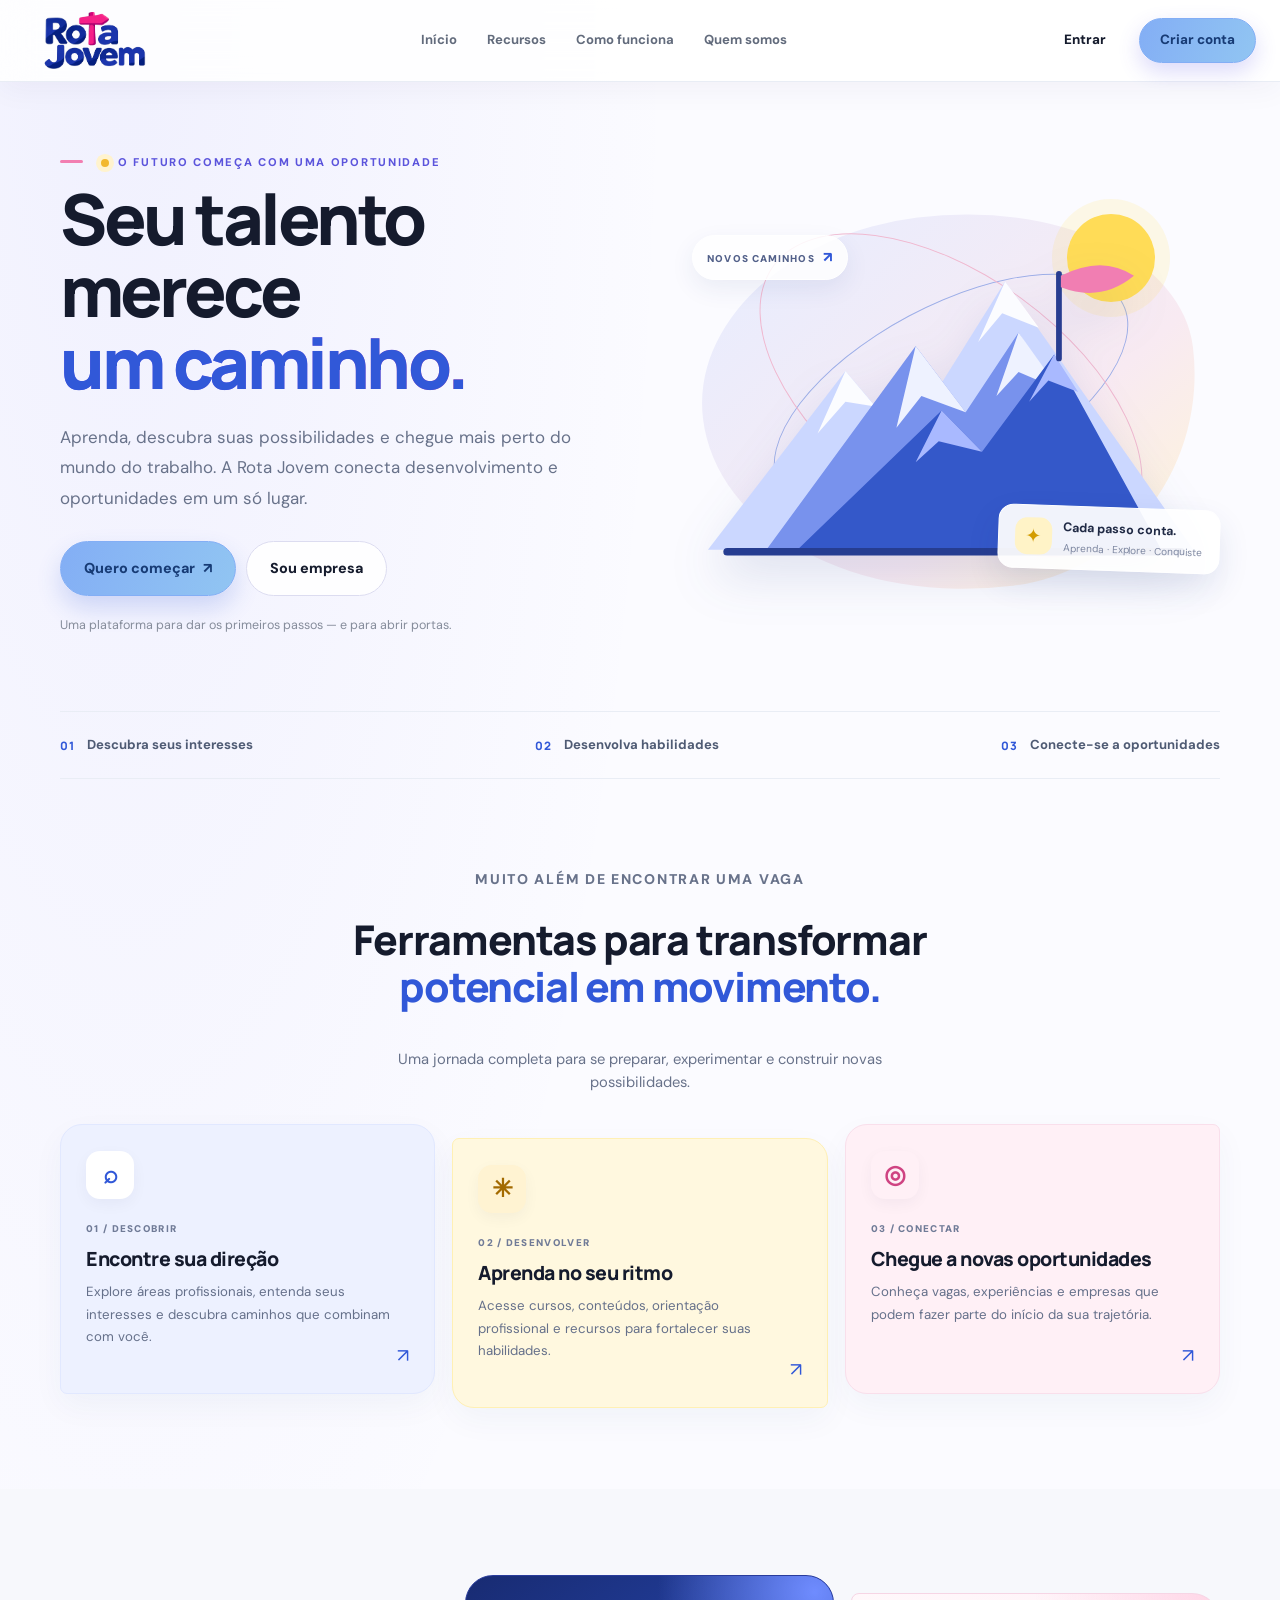
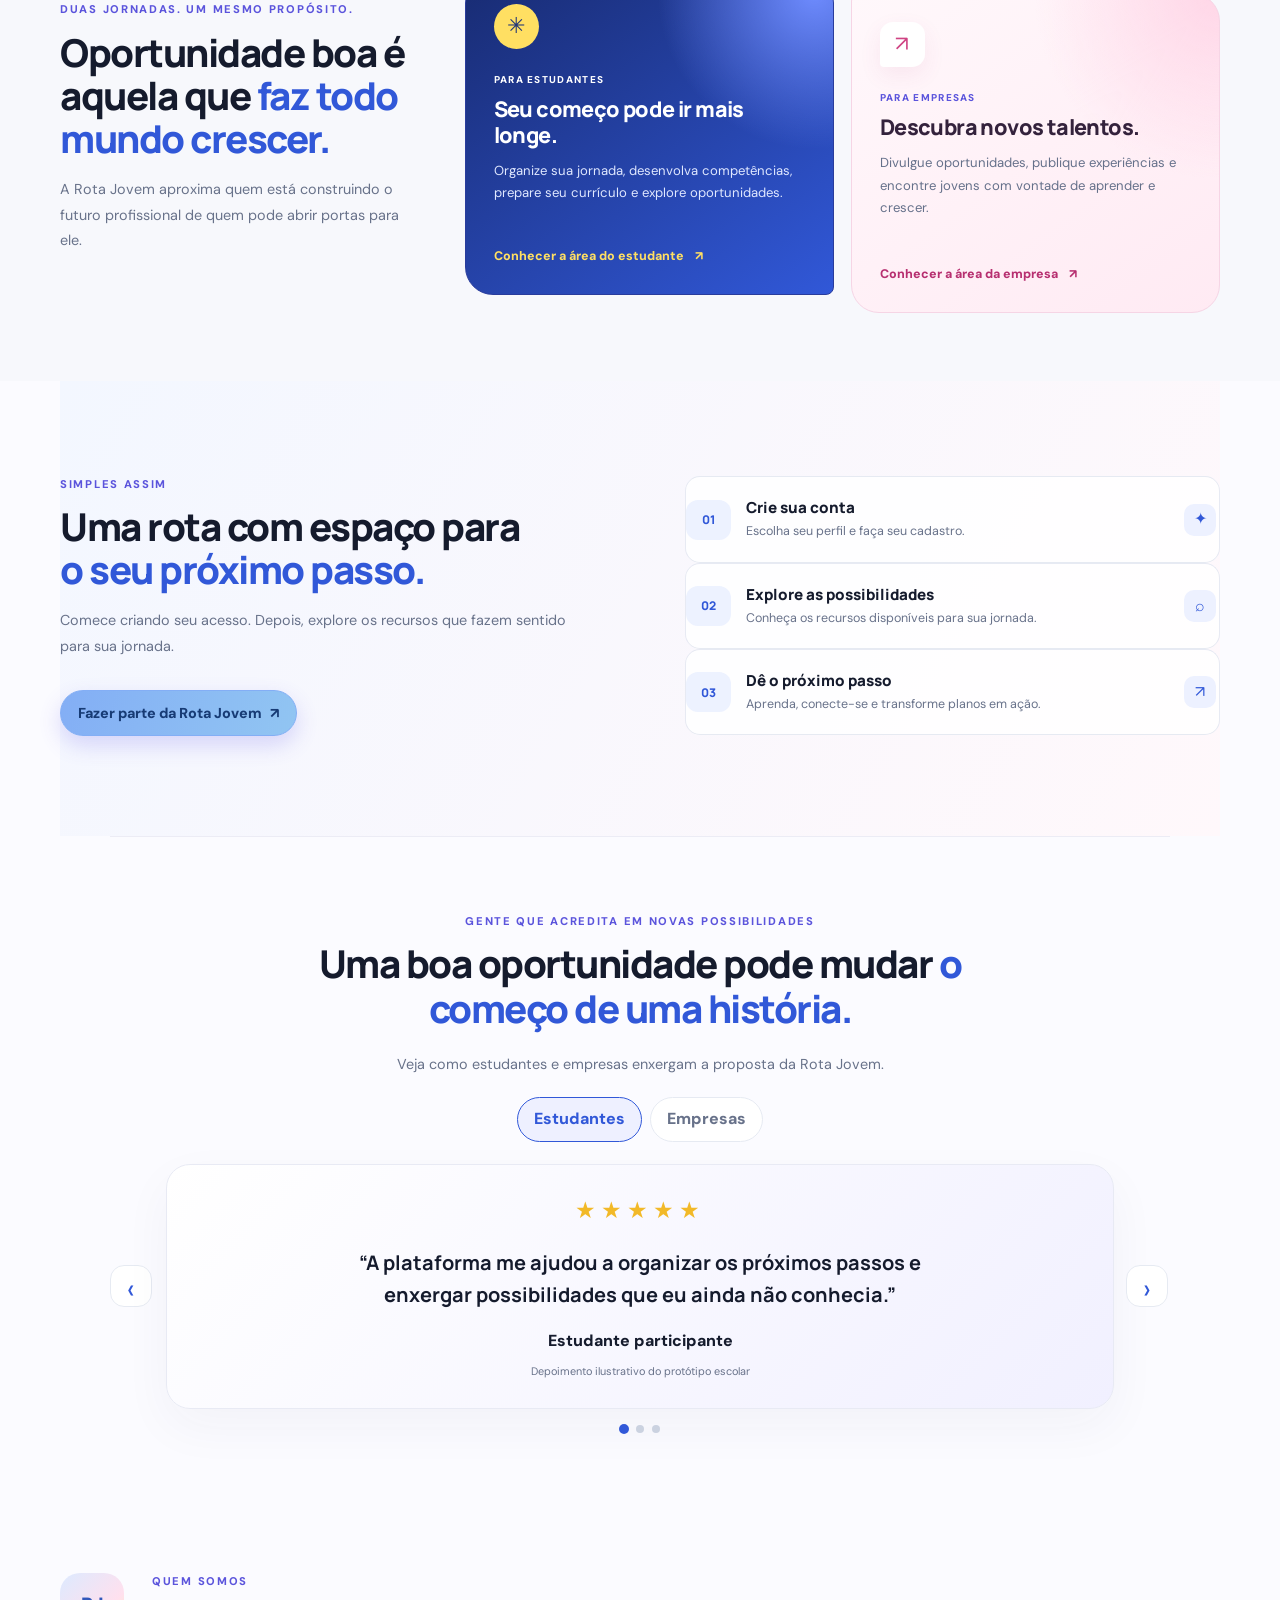
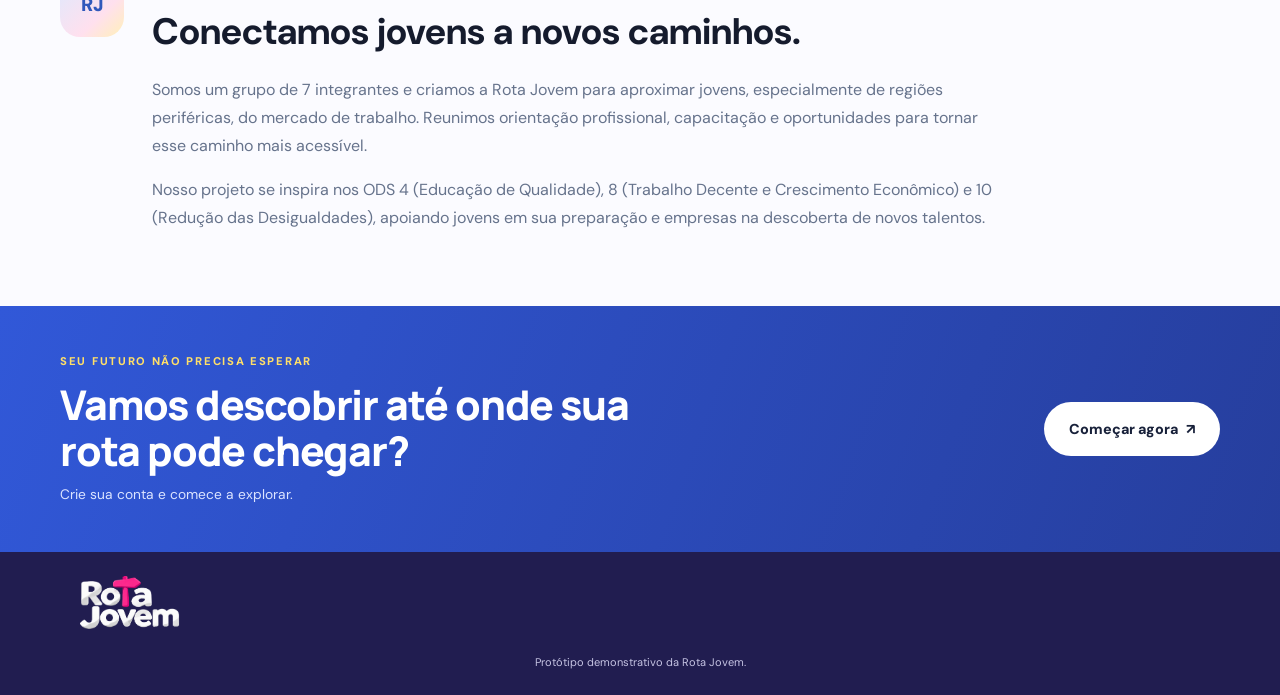
==== commit f99a5d95: "5- Corrigindo bugs do projeto" ====
--- a/empresa.html
+++ b/empresa.html
@@ -12,6 +12,24 @@
 <style>body[data-account-page="company"] #view-home, body[data-account-page="company"] #view-student {display:none!important} body[data-account-page="company"] #view-company {display:block!important} body[data-account-page="company"] #mainNav a[href="#inicio"] {display:none}</style></head>
 
 <body data-account-page="company">
+  <div class="splash" id="splash" aria-hidden="true">
+    <div class="splash-inner">
+      <img class="splash-logo" src="./rotajovemlogo.jpeg" alt="">
+      <div class="splash-bar"><span></span></div>
+    </div>
+  </div>
+  <script>
+    (function () {
+      var s = document.getElementById('splash');
+      try { if (sessionStorage.getItem('rjSplashSeen')) { s.remove(); return; } sessionStorage.setItem('rjSplashSeen', '1'); } catch (e) {}
+      document.body.classList.add('splash-open');
+      var done = function () { if (!s.isConnected) return; s.remove(); document.body.classList.remove('splash-open'); };
+      s.addEventListener('animationend', function (e) { if (e.target === s) done(); });
+      s.addEventListener('click', done);
+      setTimeout(done, 2600);
+    })();
+  </script>
+
   <header class="topbar">
     <a class="brand" href="index.html#inicio"
       aria-label="Rota Jovem, início"><img src="./rotajovemlogo.jpeg" alt="logo"></a>
@@ -489,6 +507,11 @@
               <h1>Dados da empresa.</h1>
             </div>
           </div>
+          <form id="companyProfileForm" class="content-card form-stack"><label>Nome da empresa<input class="field" name="name"
+                required></label><label>E-mail<input class="field" name="email" type="email"
+                required></label><label>CNPJ<input class="field" name="cnpj" inputmode="numeric"
+                placeholder="00.000.000/0000-00" maxlength="18" required></label><button class="btn btn-primary"
+              type="submit">Salvar perfil</button></form>
         </section>
       </div>
     </section>
--- a/style.css
+++ b/style.css
@@ -5917,4 +5917,51 @@
     .ranking-row>b {
         font-size: .7rem;
     }
-}+}
+/* ===== Tela de abertura (splash) ===== */
+.splash {
+    position: fixed;
+    inset: 0;
+    z-index: 9999;
+    display: grid;
+    place-items: center;
+    background: #fff;
+    animation: splashOut .45s ease 1.6s forwards;
+    cursor: pointer;
+}
+.splash-inner {
+    display: grid;
+    justify-items: center;
+    gap: 22px;
+}
+.splash-logo {
+    width: min(240px, 60vw);
+    height: auto;
+    opacity: 0;
+    transform: translateY(8px);
+    animation: splashLogo .6s ease .1s forwards;
+}
+.splash-bar {
+    width: min(160px, 40vw);
+    height: 4px;
+    border-radius: 99px;
+    background: var(--line);
+    overflow: hidden;
+}
+.splash-bar span {
+    display: block;
+    height: 100%;
+    width: 0;
+    border-radius: inherit;
+    background: linear-gradient(90deg, var(--blue), var(--pink), var(--yellow));
+    animation: splashBar 1.2s ease .3s forwards;
+}
+body.splash-open { overflow: hidden; }
+@keyframes splashLogo { to { opacity: 1; transform: none; } }
+@keyframes splashBar { to { width: 100%; } }
+@keyframes splashOut { to { opacity: 0; visibility: hidden; } }
+@media (prefers-reduced-motion: reduce) {
+    .splash { animation-duration: .2s; animation-delay: .6s; }
+    .splash-logo { animation-duration: .01s; }
+    .splash-bar span { animation-duration: .5s; animation-delay: 0s; }
+}
